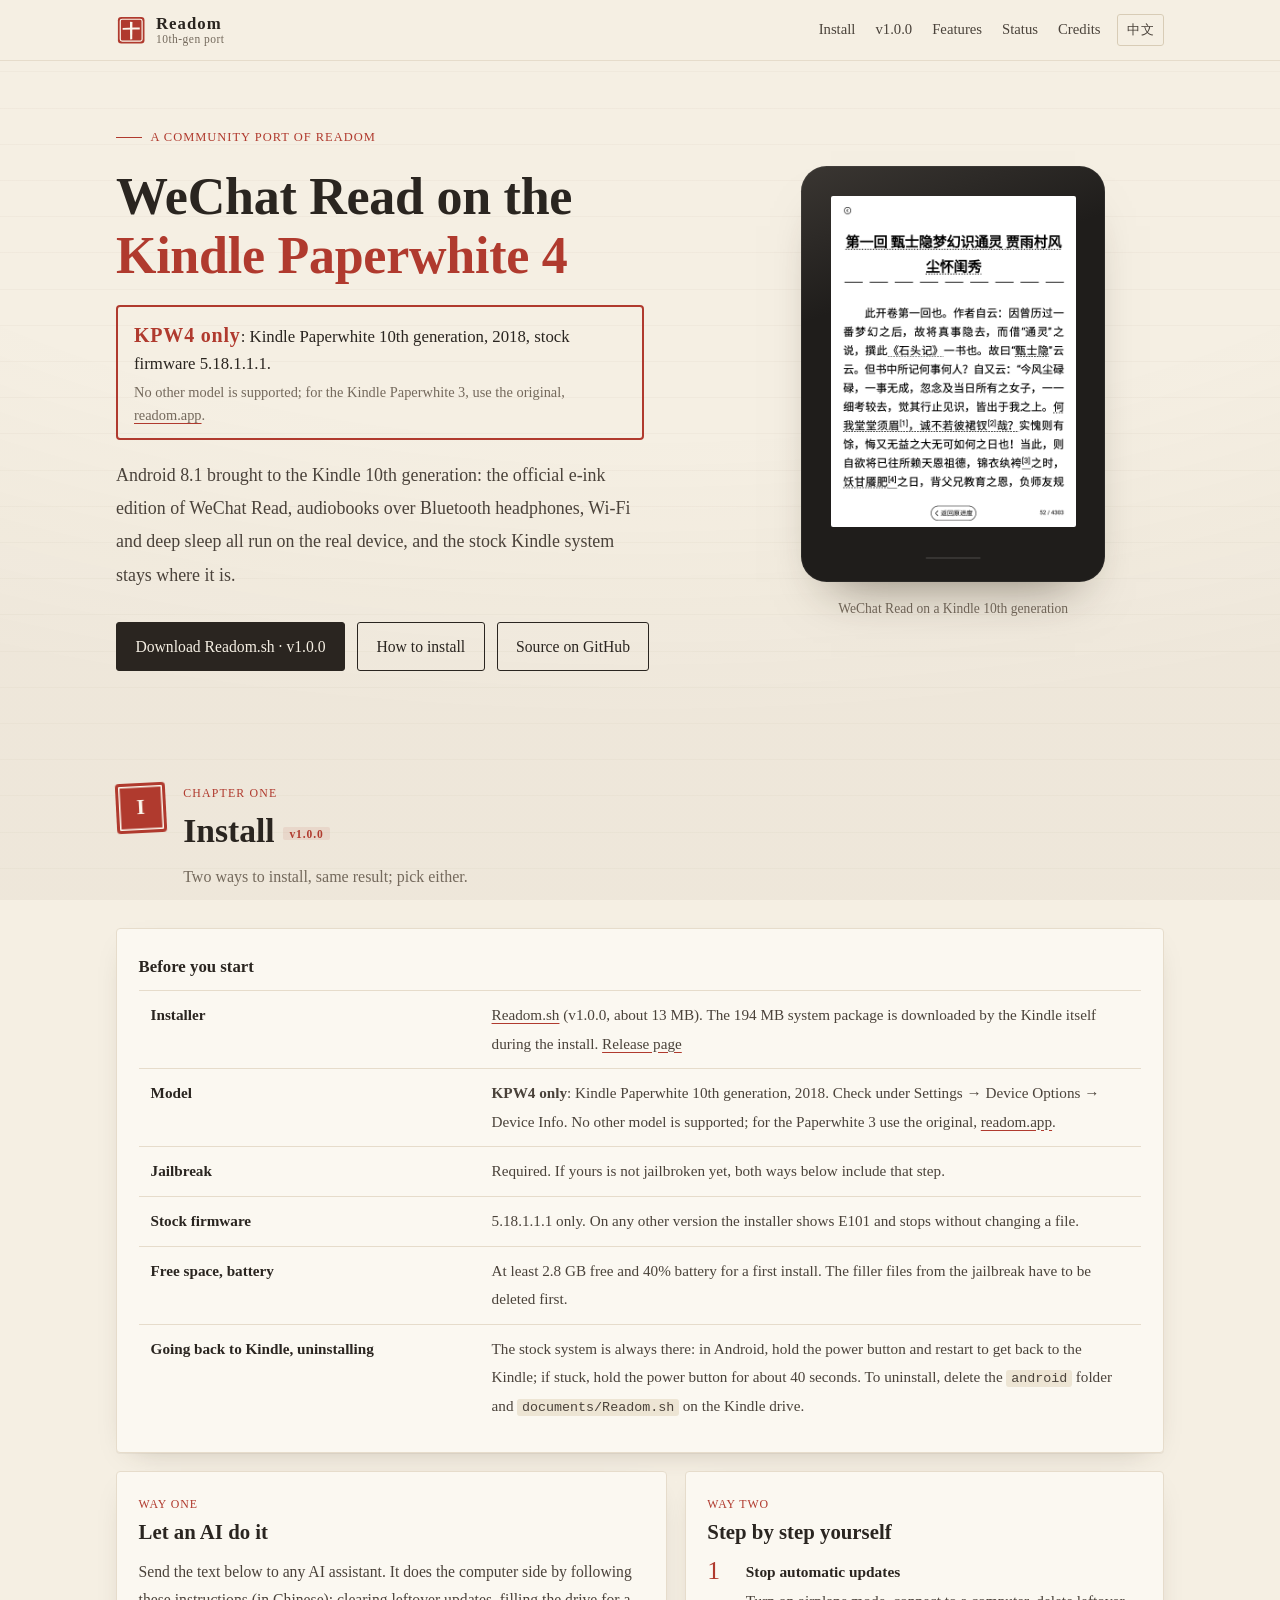
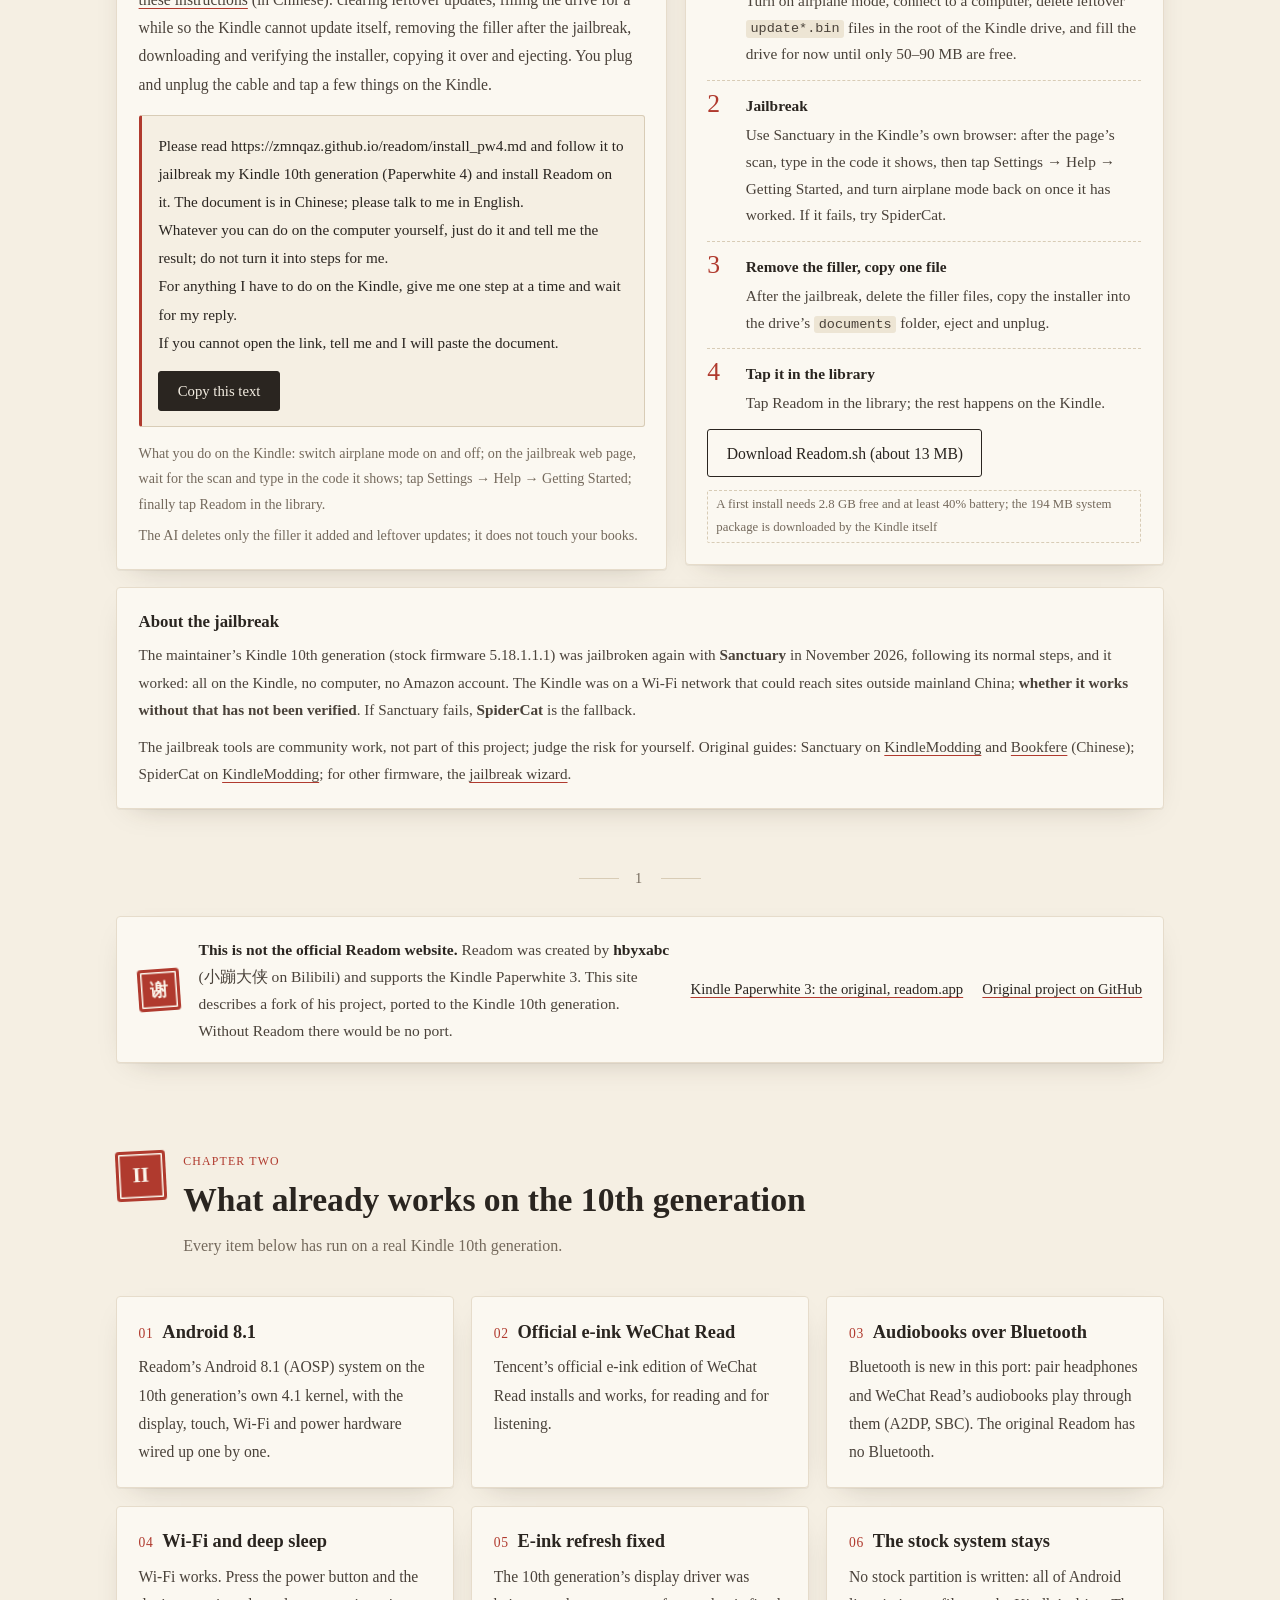
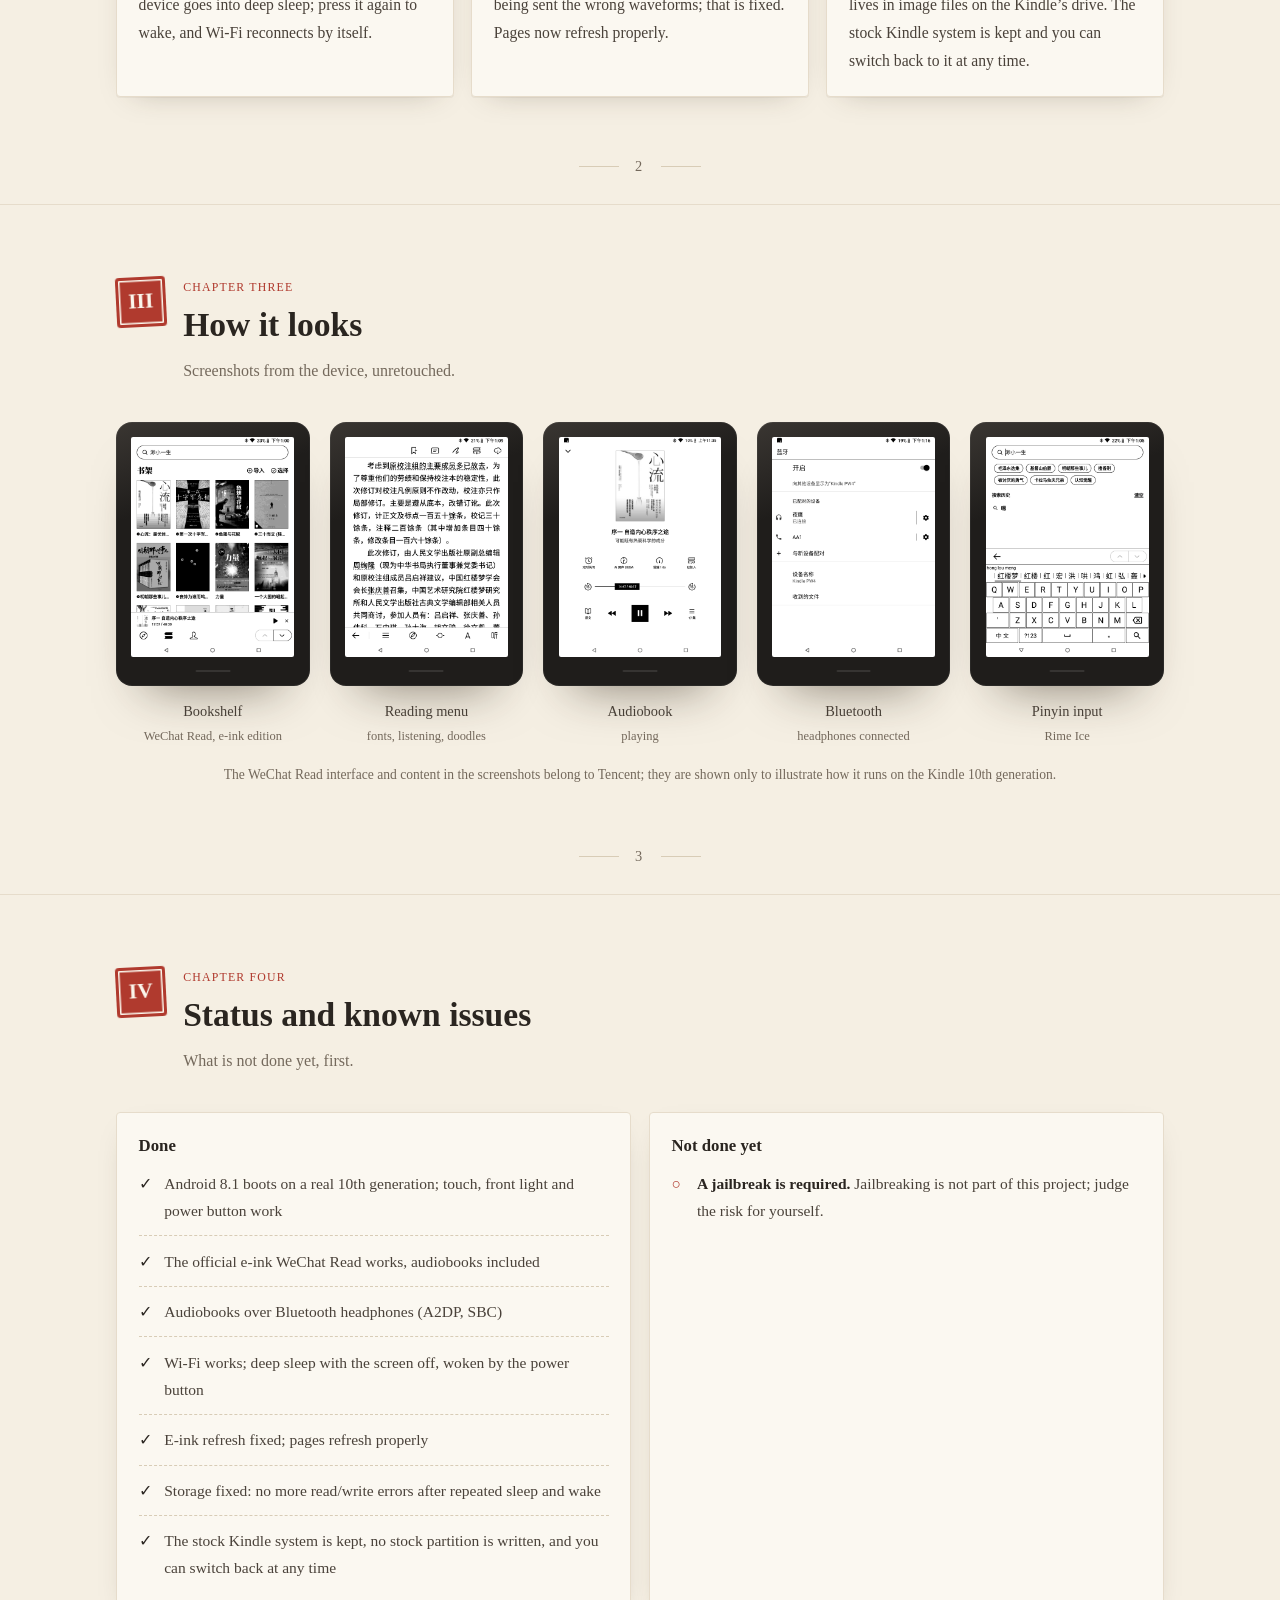
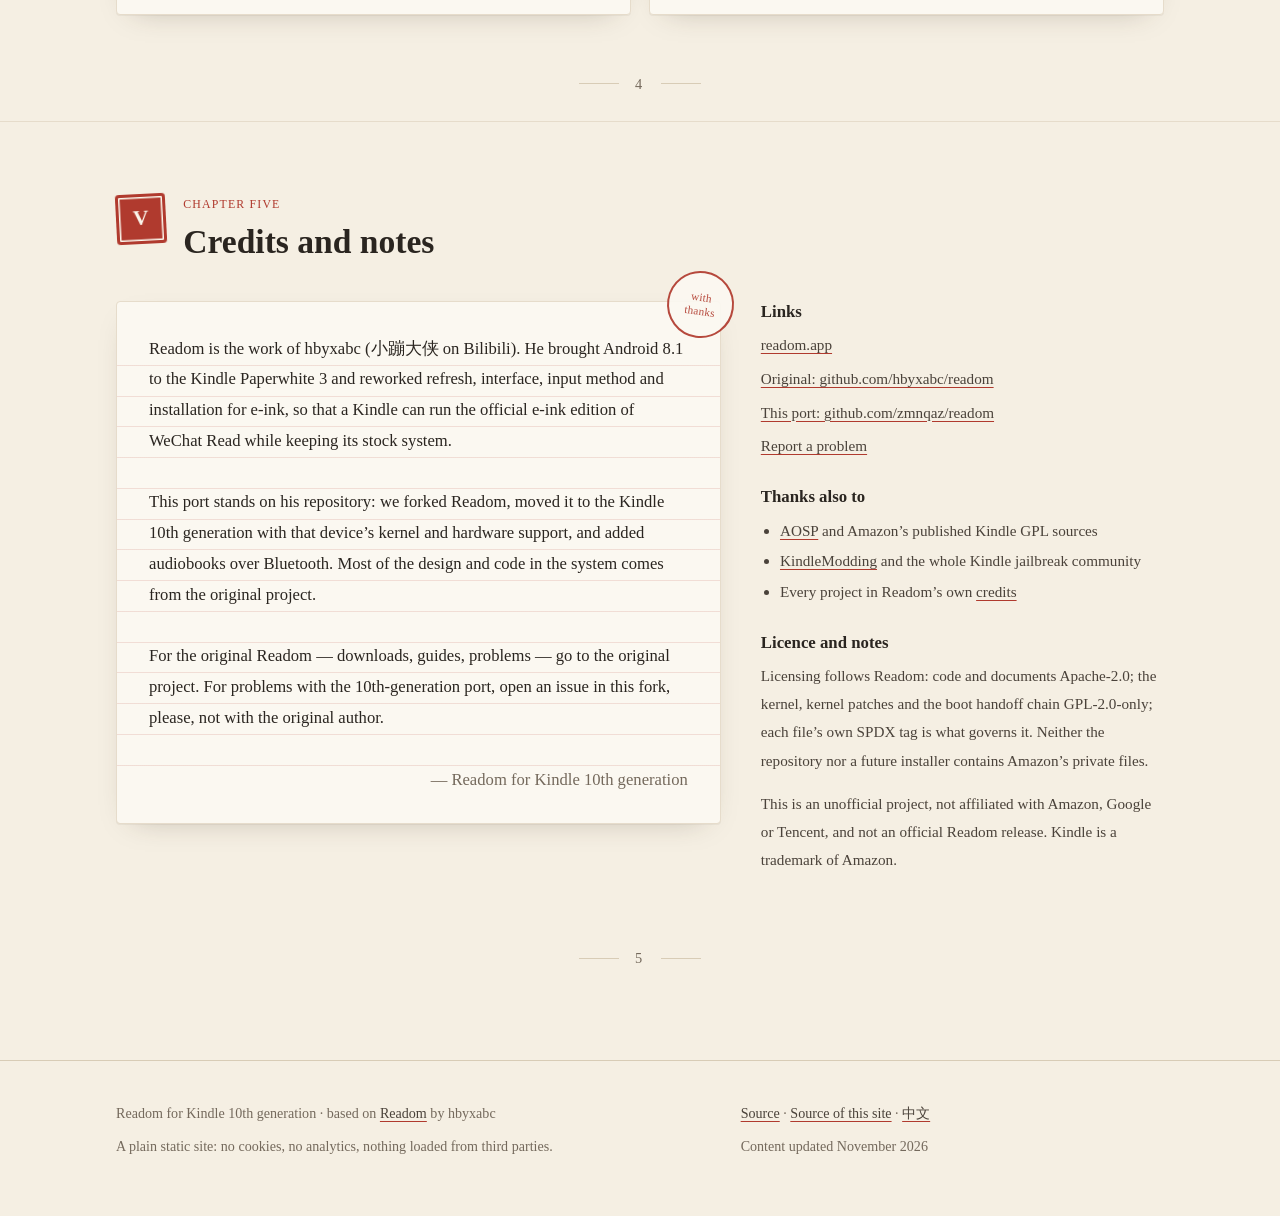
==== site/en/index.html @ 192260f3 "site: download, version and model before anything else The hero's first button downloads Readom.sh v" ====
<!doctype html>
<html lang="en">
<head>
<meta charset="utf-8">
<meta name="viewport" content="width=device-width, initial-scale=1">
<title>Readom for Kindle 10th generation · WeChat Read on a Kindle Paperwhite 4</title>
<meta name="description" content="A community port of Readom to the Kindle 10th generation (Paperwhite 4, 2018): Android 8.1, the official e-ink edition of WeChat Read, audiobooks over Bluetooth headphones, and the stock Kindle system kept. Not the official Readom site.">
<meta name="theme-color" content="#f5efe3" media="(prefers-color-scheme: light)">
<meta name="theme-color" content="#1c1a17" media="(prefers-color-scheme: dark)">
<meta name="color-scheme" content="light dark">
<link rel="canonical" href="https://zmnqaz.github.io/readom/en/">
<link rel="alternate" hreflang="zh-CN" href="https://zmnqaz.github.io/readom/">
<link rel="alternate" hreflang="en" href="https://zmnqaz.github.io/readom/en/">
<link rel="icon" href="../assets/favicon.svg" type="image/svg+xml">
<link rel="apple-touch-icon" href="../assets/touch-icon.png">
<meta property="og:type" content="website">
<meta property="og:locale" content="en_US">
<meta property="og:locale:alternate" content="zh_CN">
<meta property="og:site_name" content="Readom for Kindle 10th generation">
<meta property="og:title" content="Readom for Kindle 10th generation">
<meta property="og:description" content="A community port of Readom: Android 8.1, the official e-ink edition of WeChat Read and audiobooks over Bluetooth on a Kindle Paperwhite 4, with the stock system kept.">
<meta property="og:url" content="https://zmnqaz.github.io/readom/en/">
<meta property="og:image" content="https://zmnqaz.github.io/readom/assets/og.png">
<meta property="og:image:width" content="1200">
<meta property="og:image:height" content="630">
<meta property="og:image:alt" content="Readom for Kindle 10th generation">
<meta name="twitter:card" content="summary_large_image">
<link rel="stylesheet" href="../assets/style.css">
<script src="../assets/site.js" defer></script>
</head>
<body>
<a class="skip" href="#main">Skip to content</a>

<header class="masthead">
  <div class="wrap">
    <a class="mark" href="./" aria-label="Readom for Kindle 10th generation, home">
      <svg class="mark-seal" viewBox="0 0 64 64" aria-hidden="true" focusable="false">
        <rect x="4" y="4" width="56" height="56" rx="7" fill="#b03a2e"/>
        <rect x="9" y="9" width="46" height="46" rx="4" fill="none" stroke="#fbf6ec" stroke-width="2.5"/>
        <path d="M14 27.2 Q32 25.6 50 26.4 L50 30.6 Q32 30 14 31.2 Z" fill="#fbf6ec"/>
        <path d="M29.4 14 L34.6 14.5 L34.2 51 L29.8 51.5 Z" fill="#fbf6ec"/>
      </svg>
      <span class="mark-text">
        <span class="mark-name">Readom</span>
        <span class="mark-sub">10th-gen port</span>
      </span>
    </a>
    <nav class="nav" aria-label="Page">
      <a href="#install">Install</a>
      <a href="https://github.com/zmnqaz/readom/releases/tag/v1.0.0">v1.0.0</a>
      <a href="#features">Features</a>
      <a href="#status">Status</a>
      <a href="#thanks">Credits</a>
      <a class="lang" href="../" hreflang="zh-CN" lang="zh-CN">中文</a>
    </nav>
  </div>
</header>

<main id="main">

<section class="hero" aria-labelledby="hero-title">
  <div class="wrap">
    <div>
      <p class="eyebrow">A community port of Readom</p>
      <h1 id="hero-title">WeChat Read on the <em>Kindle Paperwhite 4</em></h1>
      <p class="support"><b>KPW4 only</b>: Kindle Paperwhite 10th generation, 2018, stock firmware 5.18.1.1.1.<span>No other model is supported; for the Kindle Paperwhite 3, use the original, <a href="https://readom.app">readom.app</a>.</span></p>
      <p class="lede">
        Android 8.1 brought to the Kindle 10th generation: the official e-ink edition of WeChat Read, audiobooks over Bluetooth headphones, Wi‑Fi and deep sleep all run on the real device, and the stock Kindle system stays where it is.
      </p>
      <div class="actions">
        <a class="btn btn-primary" href="https://github.com/zmnqaz/readom/releases/download/v1.0.0/Readom.sh">Download Readom.sh · v1.0.0</a>
        <a class="btn" href="#install">How to install</a>
        <a class="btn" href="https://github.com/zmnqaz/readom">Source on GitHub</a>
      </div>
    </div>
    <figure style="margin:0">
      <div class="device">
        <div class="screen">
          <img src="../assets/shots/reader.png" alt="WeChat Read reading page on a Kindle 10th generation" width="1072" height="1448">
        </div>
      </div>
      <figcaption class="caption">WeChat Read on a Kindle 10th generation</figcaption>
    </figure>
  </div>
</section>

<section class="chapter" id="install" aria-labelledby="install-title">
  <div class="wrap">
    <header class="chapter-head">
      <span class="seal latin" aria-hidden="true">I</span>
      <div>
        <span class="chapter-kicker">Chapter one</span>
        <h2 id="install-title">Install <span class="tag" style="vertical-align:middle">v1.0.0</span></h2>
        <p class="sub">Two ways to install, same result; pick either.</p>
      </div>
    </header>

    <div class="req card">
      <table>
        <caption>Before you start</caption>
        <tbody>
          <tr><th scope="row">Installer</th><td><a href="https://github.com/zmnqaz/readom/releases/download/v1.0.0/Readom.sh">Readom.sh</a> (v1.0.0, about 13 MB). The 194 MB system package is downloaded by the Kindle itself during the install. <a href="https://github.com/zmnqaz/readom/releases/tag/v1.0.0">Release page</a></td></tr>
          <tr><th scope="row">Model</th><td><b>KPW4 only</b>: Kindle Paperwhite 10th generation, 2018. Check under Settings → Device Options → Device Info. No other model is supported; for the Paperwhite 3 use the original, <a href="https://readom.app">readom.app</a>.</td></tr>
          <tr><th scope="row">Jailbreak</th><td>Required. If yours is not jailbroken yet, both ways below include that step.</td></tr>
          <tr><th scope="row">Stock firmware</th><td>5.18.1.1.1 only. On any other version the installer shows E101 and stops without changing a file.</td></tr>
          <tr><th scope="row">Free space, battery</th><td>At least 2.8 GB free and 40% battery for a first install. The filler files from the jailbreak have to be deleted first.</td></tr>
          <tr><th scope="row">Going back to Kindle, uninstalling</th><td>The stock system is always there: in Android, hold the power button and restart to get back to the Kindle; if stuck, hold the power button for about 40 seconds. To uninstall, delete the <code>android</code> folder and <code>documents/Readom.sh</code> on the Kindle drive.</td></tr>
        </tbody>
      </table>
    </div>

    <div class="ways">
      <article class="card way">
        <span class="way-kicker">Way one</span>
        <h3>Let an AI do it</h3>
        <p>Send the text below to any AI assistant. It does the computer side by following <a href="../install_pw4.md">these instructions</a> (in Chinese): clearing leftover updates, filling the drive for a while so the Kindle cannot update itself, removing the filler after the jailbreak, downloading and verifying the installer, copying it over and ejecting. You plug and unplug the cable and tap a few things on the Kindle.</p>
        <div class="prompt">
          <pre id="ai-prompt" tabindex="0" aria-label="Text for the AI">Please read https://zmnqaz.github.io/readom/install_pw4.md and follow it to jailbreak my Kindle 10th generation (Paperwhite 4) and install Readom on it. The document is in Chinese; please talk to me in English.
Whatever you can do on the computer yourself, just do it and tell me the result; do not turn it into steps for me.
For anything I have to do on the Kindle, give me one step at a time and wait for my reply.
If you cannot open the link, tell me and I will paste the document.</pre>
          <div class="prompt-bar">
            <button class="btn btn-primary copy-btn" type="button" data-copy="ai-prompt" data-done="Copied" data-fail="Select and copy it by hand">Copy this text</button>
            <span class="copy-status" role="status" aria-live="polite"></span>
          </div>
        </div>
        <p class="note">What you do on the Kindle: switch airplane mode on and off; on the jailbreak web page, wait for the scan and type in the code it shows; tap Settings → Help → Getting Started; finally tap Readom in the library.</p>
        <p class="note">The AI deletes only the filler it added and leftover updates; it does not touch your books.</p>
      </article>

      <article class="card way">
        <span class="way-kicker">Way two</span>
        <h3>Step by step yourself</h3>
        <ol class="mini-steps">
          <li><b>Stop automatic updates</b>Turn on airplane mode, connect to a computer, delete leftover <code>update*.bin</code> files in the root of the Kindle drive, and fill the drive for now until only 50–90 MB are free.</li>
          <li><b>Jailbreak</b>Use Sanctuary in the Kindle’s own browser: after the page’s scan, type in the code it shows, then tap Settings → Help → Getting Started, and turn airplane mode back on once it has worked. If it fails, try SpiderCat.</li>
          <li><b>Remove the filler, copy one file</b>After the jailbreak, delete the filler files, copy the installer into the drive’s <code>documents</code> folder, eject and unplug.</li>
          <li><b>Tap it in the library</b>Tap Readom in the library; the rest happens on the Kindle.</li>
        </ol>
        <a class="btn" href="https://github.com/zmnqaz/readom/releases/download/v1.0.0/Readom.sh">Download Readom.sh (about 13 MB)</a> <span class="soon">A first install needs 2.8 GB free and at least 40% battery; the 194 MB system package is downloaded by the Kindle itself</span>
      </article>
    </div>

    <div class="card jb-note">
      <h3>About the jailbreak</h3>
      <p>The maintainer’s Kindle 10th generation (stock firmware 5.18.1.1.1) was jailbroken again with <b>Sanctuary</b> in November 2026, following its normal steps, and it worked: all on the Kindle, no computer, no Amazon account. The Kindle was on a Wi‑Fi network that could reach sites outside mainland China; <b>whether it works without that has not been verified</b>. If Sanctuary fails, <b>SpiderCat</b> is the fallback.</p>
      <p>The jailbreak tools are community work, not part of this project; judge the risk for yourself. Original guides: Sanctuary on <a href="https://kindlemodding.org/jailbreaking/Sanctuary/">KindleModding</a> and <a href="https://bookfere.com/post/1190.html">Bookfere</a> (Chinese); SpiderCat on <a href="https://kindlemodding.org/jailbreaking/SpiderCat/">KindleModding</a>; for other firmware, the <a href="https://kindlemodding.org/jailbreak-wizard.html">jailbreak wizard</a>.</p>
    </div>

    <p class="folio" aria-hidden="true">1</p>
  </div>
</section>

<section class="credit-band" aria-label="Credit to the original author">
  <div class="wrap">
    <div class="inner">
      <span class="seal" aria-hidden="true">谢</span>
      <p>
        <strong>This is not the official Readom website.</strong> Readom was created by <strong>hbyxabc</strong> (小蹦大侠 on Bilibili) and supports the Kindle Paperwhite 3. This site describes a fork of his project, ported to the Kindle 10th generation. Without Readom there would be no port.
      </p>
      <div class="links">
        <a href="https://readom.app">Kindle Paperwhite 3: the original, readom.app</a>
        <a href="https://github.com/hbyxabc/readom">Original project on GitHub</a>
      </div>
    </div>
  </div>
</section>

<section class="chapter" id="features" aria-labelledby="features-title">
  <div class="wrap">
    <header class="chapter-head">
      <span class="seal latin" aria-hidden="true">II</span>
      <div>
        <span class="chapter-kicker">Chapter two</span>
        <h2 id="features-title">What already works on the 10th generation</h2>
        <p class="sub">Every item below has run on a real Kindle 10th generation.</p>
      </div>
    </header>

    <div class="cards">
      <article class="card">
        <h3><span class="n">01</span>Android 8.1</h3>
        <p>Readom’s Android 8.1 (AOSP) system on the 10th generation’s own 4.1 kernel, with the display, touch, Wi‑Fi and power hardware wired up one by one.</p>
      </article>
      <article class="card">
        <h3><span class="n">02</span>Official e-ink WeChat Read</h3>
        <p>Tencent’s official e-ink edition of WeChat Read installs and works, for reading and for listening.</p>
      </article>
      <article class="card">
        <h3><span class="n">03</span>Audiobooks over Bluetooth</h3>
        <p>Bluetooth is new in this port: pair headphones and WeChat Read’s audiobooks play through them (A2DP, SBC). The original Readom has no Bluetooth.</p>
      </article>
      <article class="card">
        <h3><span class="n">04</span>Wi‑Fi and deep sleep</h3>
        <p>Wi‑Fi works. Press the power button and the device goes into deep sleep; press it again to wake, and Wi‑Fi reconnects by itself.</p>
      </article>
      <article class="card">
        <h3><span class="n">05</span>E-ink refresh fixed</h3>
        <p>The 10th generation’s display driver was being sent the wrong waveforms; that is fixed. Pages now refresh properly.</p>
      </article>
      <article class="card">
        <h3><span class="n">06</span>The stock system stays</h3>
        <p>No stock partition is written: all of Android lives in image files on the Kindle’s drive. The stock Kindle system is kept and you can switch back to it at any time.</p>
      </article>
    </div>

    <p class="folio" aria-hidden="true">2</p>
  </div>
</section>

<section class="chapter" id="screens" aria-labelledby="screens-title">
  <div class="wrap">
    <header class="chapter-head">
      <span class="seal latin" aria-hidden="true">III</span>
      <div>
        <span class="chapter-kicker">Chapter three</span>
        <h2 id="screens-title">How it looks</h2>
        <p class="sub">Screenshots from the device, unretouched.</p>
      </div>
    </header>

    <div class="gallery">
      <figure>
        <div class="device"><div class="screen">
          <img src="../assets/shots/shelf.png" alt="WeChat Read bookshelf" width="1072" height="1448" loading="lazy">
        </div></div>
        <figcaption>Bookshelf<small>WeChat Read, e-ink edition</small></figcaption>
      </figure>
      <figure>
        <div class="device"><div class="screen">
          <img src="../assets/shots/menu.png" alt="the reading menu" width="1072" height="1448" loading="lazy">
        </div></div>
        <figcaption>Reading menu<small>fonts, listening, doodles</small></figcaption>
      </figure>
      <figure>
        <div class="device"><div class="screen">
          <img src="../assets/shots/listen.png" alt="the WeChat Read audiobook player" width="1072" height="1448" loading="lazy">
        </div></div>
        <figcaption>Audiobook<small>playing</small></figcaption>
      </figure>
      <figure>
        <div class="device"><div class="screen">
          <img src="../assets/shots/bluetooth.png" alt="Bluetooth settings with headphones connected" width="1072" height="1448" loading="lazy">
        </div></div>
        <figcaption>Bluetooth<small>headphones connected</small></figcaption>
      </figure>
      <figure>
        <div class="device"><div class="screen">
          <img src="../assets/shots/keyboard.png" alt="WeChat Read search with the pinyin keyboard" width="1072" height="1448" loading="lazy">
        </div></div>
        <figcaption>Pinyin input<small>Rime Ice</small></figcaption>
      </figure>
    </div>
    <p class="caption">The WeChat Read interface and content in the screenshots belong to Tencent; they are shown only to illustrate how it runs on the Kindle 10th generation.</p>

    <p class="folio" aria-hidden="true">3</p>
  </div>
</section>

<section class="chapter" id="status" aria-labelledby="status-title">
  <div class="wrap">
    <header class="chapter-head">
      <span class="seal latin" aria-hidden="true">IV</span>
      <div>
        <span class="chapter-kicker">Chapter four</span>
        <h2 id="status-title">Status and known issues</h2>
        <p class="sub">What is not done yet, first.</p>
      </div>
    </header>

    <div class="status">
      <article class="card">
        <h3>Done</h3>
        <ul class="list done">
          <li>Android 8.1 boots on a real 10th generation; touch, front light and power button work</li>
          <li>The official e-ink WeChat Read works, audiobooks included</li>
          <li>Audiobooks over Bluetooth headphones (A2DP, SBC)</li>
          <li>Wi‑Fi works; deep sleep with the screen off, woken by the power button</li>
          <li>E-ink refresh fixed; pages refresh properly</li>
          <li>Storage fixed: no more read/write errors after repeated sleep and wake</li>
          <li>The stock Kindle system is kept, no stock partition is written, and you can switch back at any time</li>
        </ul>
      </article>
      <article class="card">
        <h3>Not done yet</h3>
        <ul class="list todo">
          <li><strong>A jailbreak is required.</strong> Jailbreaking is not part of this project; judge the risk for yourself.</li>
        </ul>
      </article>
    </div>

    <p class="folio" aria-hidden="true">4</p>
  </div>
</section>

<section class="chapter" id="thanks" aria-labelledby="thanks-title">
  <div class="wrap">
    <header class="chapter-head">
      <span class="seal latin" aria-hidden="true">V</span>
      <div>
        <span class="chapter-kicker">Chapter five</span>
        <h2 id="thanks-title">Credits and notes</h2>
      </div>
    </header>

    <div class="thanks-grid">
      <div class="letter-wrap">
        <div class="letter">
          <span class="stamp" aria-hidden="true">with<br>thanks</span>
          <p>Readom is the work of hbyxabc (小蹦大侠 on Bilibili). He brought Android 8.1 to the Kindle Paperwhite 3 and reworked refresh, interface, input method and installation for e-ink, so that a Kindle can run the official e-ink edition of WeChat Read while keeping its stock system.</p>
          <p>This port stands on his repository: we forked Readom, moved it to the Kindle 10th generation with that device’s kernel and hardware support, and added audiobooks over Bluetooth. Most of the design and code in the system comes from the original project.</p>
          <p>For the original Readom — downloads, guides, problems — go to the original project. For problems with the 10th-generation port, open an issue in this fork, please, not with the original author.</p>
          <p class="sign">— Readom for Kindle 10th generation</p>
        </div>
      </div>
      <aside class="ack-small" aria-label="Links, credits and licence">
        <h3>Links</h3>
        <div class="links">
          <a href="https://readom.app">readom.app</a>
          <a href="https://github.com/hbyxabc/readom">Original: github.com/hbyxabc/readom</a>
          <a href="https://github.com/zmnqaz/readom">This port: github.com/zmnqaz/readom</a>
          <a href="https://github.com/zmnqaz/readom/issues">Report a problem</a>
        </div>
        <h3>Thanks also to</h3>
        <ul>
          <li><a href="https://source.android.com/">AOSP</a> and Amazon’s published Kindle GPL sources</li>
          <li><a href="https://kindlemodding.org/">KindleModding</a> and the whole Kindle jailbreak community</li>
          <li>Every project in Readom’s own <a href="https://github.com/hbyxabc/readom/blob/main/README.en.md">credits</a></li>
        </ul>
        <h3>Licence and notes</h3>
        <p>Licensing follows Readom: code and documents Apache-2.0; the kernel, kernel patches and the boot handoff chain GPL-2.0-only; each file’s own SPDX tag is what governs it. Neither the repository nor a future installer contains Amazon’s private files.</p>
        <p>This is an unofficial project, not affiliated with Amazon, Google or Tencent, and not an official Readom release. Kindle is a trademark of Amazon.</p>
      </aside>
    </div>

    <p class="folio" aria-hidden="true">5</p>
  </div>
</section>

</main>

<footer class="colophon">
  <div class="wrap">
    <div>
      <p>Readom for Kindle 10th generation · based on <a href="https://readom.app">Readom</a> by hbyxabc</p>
      <p>A plain static site: no cookies, no analytics, nothing loaded from third parties.</p>
    </div>
    <div>
      <p><a href="https://github.com/zmnqaz/readom">Source</a> · <a href="https://github.com/zmnqaz/readom/tree/kpw4/site">Source of this site</a> · <a href="../" hreflang="zh-CN" lang="zh-CN">中文</a></p>
      <p>Content updated November 2026</p>
    </div>
  </div>
</footer>
</body>
</html>
---- site/assets/style.css ----
/* Readom 第十代移植版 · 站点样式
   纸张风：米白信纸底、衬线中文、红色印章做章节号、分章 + 页码 + 卡片 + 数字对比。
   只用系统字体，不加载任何外部资源。 */

:root {
  --paper: #f5efe3;
  --paper-deep: #ede5d4;
  --card: #fbf8f1;
  --ink: #2a2520;
  --ink-soft: #4a423a;
  --muted: #74695c;
  --rule: #d8ccb6;
  --rule-soft: #e6dccb;
  --seal: #b03a2e;
  --seal-ink: #fbf6ec;
  --seal-soft: rgba(176, 58, 46, .09);
  --bezel: #1f1d1b;
  --bezel-edge: #3a3632;
  --screen: #ecebe6;
  --focus: #1f5fa8;
  --shadow: 0 1px 0 rgba(60, 45, 25, .05), 0 10px 30px -18px rgba(60, 45, 25, .35);

  --serif: "Songti SC", "STSong", "Noto Serif CJK SC", "Source Han Serif SC", "Source Han Serif CN",
           "Noto Serif SC", "SimSun", "Iowan Old Style", "Palatino Linotype", Georgia, serif;
  /* 西文字体排在中文字体前面：否则 ’ “ 这类标点会用中文字体的全角字形 */
  --latin: "Iowan Old Style", "Palatino Linotype", Palatino, "Book Antiqua", Georgia, "Noto Serif",
           "Source Serif Pro", "Liberation Serif", "Times New Roman", "Songti SC", "STSong", "Noto Serif CJK SC",
           "Source Han Serif SC", "SimSun", serif;
  --mono: ui-monospace, "SF Mono", Menlo, Consolas, "Liberation Mono", monospace;

  --measure: 42rem;
  --wide: 68rem;
  color-scheme: light dark;
}

@media (prefers-color-scheme: dark) {
  :root {
    --paper: #1c1a17;
    --paper-deep: #23201c;
    --card: #25221e;
    --ink: #e9e2d4;
    --ink-soft: #d2c9b8;
    --muted: #a69a88;
    --rule: #463f36;
    --rule-soft: #39332c;
    --seal: #cf5a4b;
    --seal-ink: #1c1a17;
    --seal-soft: rgba(207, 90, 75, .12);
    --bezel: #0f0e0d;
    --bezel-edge: #34302b;
    --screen: #cfccc4;
    --focus: #8ab4f0;
    --shadow: 0 10px 30px -18px rgba(0, 0, 0, .7);
  }
}

*, *::before, *::after { box-sizing: border-box; }

html {
  -webkit-text-size-adjust: 100%;
  text-size-adjust: 100%;
  scroll-behavior: smooth;
  scroll-padding-top: 4.5rem;
}

@media (prefers-reduced-motion: reduce) {
  html { scroll-behavior: auto; }
}

body {
  margin: 0;
  background: var(--paper);
  color: var(--ink);
  font-family: var(--serif);
  font-size: 1.0625rem;
  line-height: 1.85;
  letter-spacing: .02em;
  font-feature-settings: "palt" 0;
  -webkit-font-smoothing: antialiased;
}

/* 信纸横线：只在很淡的一层，不抢正文 */
body::before {
  content: "";
  position: fixed;
  inset: 0;
  z-index: -1;
  pointer-events: none;
  background:
    radial-gradient(120% 80% at 50% 0%, transparent 60%, rgba(120, 95, 60, .05) 100%),
    repeating-linear-gradient(to bottom, transparent 0 2.2rem, rgba(140, 115, 80, .045) 2.2rem calc(2.2rem + 1px));
}

@media (prefers-color-scheme: dark) {
  body::before {
    background: repeating-linear-gradient(to bottom, transparent 0 2.2rem, rgba(255, 240, 210, .025) 2.2rem calc(2.2rem + 1px));
  }
}

html[lang="en"] body { letter-spacing: 0; font-family: var(--latin); }

a { color: inherit; text-decoration-color: var(--seal); text-decoration-thickness: 1px; text-underline-offset: .22em; }
a:hover { color: var(--seal); }
:focus-visible { outline: 2px solid var(--focus); outline-offset: 3px; border-radius: 2px; }

p { margin: 0 0 1em; }
h1, h2, h3 { font-weight: 700; line-height: 1.35; letter-spacing: .04em; margin: 0; }
html[lang="en"] h1, html[lang="en"] h2, html[lang="en"] h3 { letter-spacing: 0; }
code { font-family: var(--mono); font-size: .88em; background: var(--paper-deep); padding: .08em .35em; border-radius: 3px; letter-spacing: 0; }
small, .small { font-size: .875rem; }

.skip {
  position: absolute; left: 1rem; top: -3rem; z-index: 100;
  background: var(--ink); color: var(--paper); padding: .5rem .9rem; border-radius: 3px; text-decoration: none;
}
.skip:focus { top: 1rem; }

.visually-hidden {
  position: absolute !important; width: 1px; height: 1px; overflow: hidden;
  clip: rect(0 0 0 0); clip-path: inset(50%); white-space: nowrap;
}

.wrap { width: 100%; max-width: var(--wide); margin: 0 auto; padding: 0 1.25rem; }
.measure { max-width: var(--measure); }

/* ———————————————— 页眉 ———————————————— */

.masthead {
  position: sticky; top: 0; z-index: 20;
  background: color-mix(in srgb, var(--paper) 92%, transparent);
  -webkit-backdrop-filter: saturate(1.1) blur(6px);
  backdrop-filter: saturate(1.1) blur(6px);
  border-bottom: 1px solid var(--rule-soft);
}
@supports not (background: color-mix(in srgb, red 50%, blue)) {
  .masthead { background: var(--paper); }
}
.masthead .wrap { display: flex; align-items: center; justify-content: space-between; gap: 1rem; min-height: 3.75rem; }

.mark { display: inline-flex; align-items: center; gap: .6rem; text-decoration: none; color: var(--ink); }
.mark:hover { color: var(--ink); }
.mark-seal { width: 1.9rem; height: 1.9rem; flex: none; }
.mark-text { display: flex; flex-direction: column; line-height: 1.15; }
.mark-name { font-family: var(--latin); font-size: 1.05rem; font-weight: 700; letter-spacing: .06em; }
.mark-sub { font-size: .72rem; color: var(--muted); letter-spacing: .12em; }
html[lang="en"] .mark-sub { letter-spacing: .04em; }

.nav { display: flex; align-items: center; gap: .15rem; font-size: .92rem; }
.nav a { text-decoration: none; padding: .35rem .55rem; border-radius: 3px; color: var(--ink-soft); }
.nav a:hover { color: var(--seal); }
.nav .lang {
  margin-left: .35rem; border: 1px solid var(--rule); font-family: var(--latin);
  font-size: .82rem; letter-spacing: .04em; padding: .2rem .55rem;
}
@media (max-width: 760px) {
  .nav a:not(.lang) { display: none; }
}

/* ———————————————— 首屏 ———————————————— */

.hero { padding: 3.5rem 0 2.5rem; }
.hero .wrap { display: grid; grid-template-columns: minmax(0, 1.15fr) minmax(0, .85fr); gap: 3.5rem; align-items: center; }
@media (max-width: 860px) {
  .hero { padding-top: 2.25rem; }
  .hero .wrap { grid-template-columns: 1fr; gap: 2.5rem; }
  .hero .device { max-width: 15rem; }
}
@media (max-width: 560px) {
  .letter { padding: 1.6rem 1.25rem 1.4rem; }
  .letter .stamp { right: -.4rem; }
}

.eyebrow {
  display: inline-flex; align-items: center; gap: .55rem;
  font-size: .85rem; color: var(--seal); letter-spacing: .2em; margin-bottom: 1.1rem;
}
html[lang="en"] .eyebrow { letter-spacing: .08em; text-transform: uppercase; font-size: .78rem; }
.eyebrow::before { content: ""; width: 1.6rem; height: 1px; background: currentColor; }

.hero h1 { font-size: clamp(2rem, 1.2rem + 3.6vw, 3.25rem); letter-spacing: .06em; line-height: 1.3; }
html[lang="en"] .hero h1 { letter-spacing: -.005em; line-height: 1.15; }
.hero h1 em { font-style: normal; color: var(--seal); }
.hero .support { margin-top: 1.2rem; padding: .7rem 1rem; max-width: 33rem; border: 2px solid var(--seal); border-radius: 4px; font-size: 1.05rem; line-height: 1.6; }
.hero .support b { color: var(--seal); font-size: 1.25rem; letter-spacing: .04em; }
.hero .support span { display: block; margin-top: .2rem; font-size: .9rem; color: var(--muted); }
.hero .lede { margin-top: 1.2rem; font-size: 1.12rem; color: var(--ink-soft); max-width: 33rem; }
.hero .lede small { display: block; margin-top: .4rem; color: var(--muted); font-size: .9rem; }

.actions { display: flex; flex-wrap: wrap; gap: .75rem; margin-top: 1.9rem; }
.btn {
  display: inline-flex; align-items: center; gap: .5rem; min-height: 2.75rem;
  padding: .55rem 1.15rem; border-radius: 3px; text-decoration: none; font-size: .98rem;
  border: 1px solid var(--ink); color: var(--ink); background: transparent;
}
.btn:hover { color: var(--seal); border-color: var(--seal); }
.btn-primary { background: var(--ink); color: var(--paper); }
.btn-primary:hover { background: var(--seal); border-color: var(--seal); color: var(--seal-ink); }
.btn[aria-disabled="true"] { border-style: dashed; color: var(--muted); border-color: var(--rule); cursor: default; }
.btn[aria-disabled="true"]:hover { color: var(--muted); border-color: var(--rule); }
.tag {
  font-size: .72rem; letter-spacing: .08em; padding: .05rem .4rem; border-radius: 2px;
  background: var(--seal-soft); color: var(--seal);
}

/* 非官方声明 + 致谢小条 */
.notice {
  margin-top: 2rem; padding: .95rem 1.1rem .95rem 1.2rem; max-width: 34rem;
  border-left: 3px solid var(--seal); background: var(--card); box-shadow: var(--shadow);
  font-size: .95rem; line-height: 1.75; color: var(--ink-soft);
}
.notice p { margin: 0; }
.notice strong { color: var(--ink); }

/* ———————————————— 设备外框与截图占位 ———————————————— */

.device {
  position: relative; width: 100%; max-width: 19rem; margin: 0 auto;
  padding: 7% 7% 13%; border-radius: 1.6rem;
  background: linear-gradient(160deg, var(--bezel-edge), var(--bezel) 30%);
  box-shadow: 0 30px 50px -30px rgba(40, 30, 15, .55), inset 0 0 0 1px rgba(255, 255, 255, .05);
}
.device::after {
  /* 下边框上的字标位置：只是一道浅线，不放任何商标 */
  content: ""; position: absolute; left: 50%; bottom: 5.5%; width: 18%; height: 2px;
  transform: translateX(-50%); background: rgba(255, 255, 255, .1); border-radius: 2px;
}
.device .screen { aspect-ratio: 1072 / 1448; background: var(--screen); overflow: hidden; border-radius: 2px; }
.device .screen img { display: block; width: 100%; height: 100%; object-fit: cover; }

.shot-slot {
  height: 100%; display: flex; flex-direction: column; align-items: center; justify-content: center; gap: .6rem;
  padding: 1rem; text-align: center; color: #5b554d;
  background:
    repeating-linear-gradient(135deg, transparent 0 10px, rgba(0, 0, 0, .035) 10px 11px),
    var(--screen);
  outline: 1.5px dashed rgba(0, 0, 0, .22); outline-offset: -10px;
  font-family: var(--serif);
}
.shot-slot b { font-size: 1.05rem; color: #2f2b26; letter-spacing: .1em; }
.shot-slot span { font-size: .75rem; line-height: 1.5; letter-spacing: .02em; }
.shot-slot .slot-id { font-family: var(--mono); font-size: .7rem; color: #7d766c; }

.caption { text-align: center; color: var(--muted); font-size: .85rem; margin-top: .9rem; }

/* ———————————————— 章节 ———————————————— */

.chapter { padding: 4.5rem 0 1.5rem; }
.chapter + .chapter { border-top: 1px solid var(--rule-soft); }

.chapter-head { display: flex; align-items: flex-start; gap: 1.1rem; margin-bottom: 2.25rem; }
.seal {
  flex: none; display: inline-grid; place-items: center;
  width: 3.1rem; height: 3.1rem; border-radius: 4px;
  background: var(--seal); color: var(--seal-ink);
  font-size: 1.55rem; font-weight: 700; line-height: 1;
  box-shadow: inset 0 0 0 3px var(--seal), inset 0 0 0 4.5px var(--seal-ink);
  transform: rotate(-3deg);
}
.seal.latin { font-family: var(--latin); font-size: 1.35rem; }
.chapter-kicker { display: block; font-size: .8rem; letter-spacing: .3em; color: var(--seal); margin-bottom: .2rem; }
html[lang="en"] .chapter-kicker { letter-spacing: .1em; text-transform: uppercase; font-size: .74rem; }
.chapter-head h2 { font-size: clamp(1.5rem, 1.1rem + 1.6vw, 2.1rem); }
.chapter-head .sub { margin: .55rem 0 0; color: var(--muted); font-size: 1rem; max-width: 38rem; }

/* 页码：每章结尾一枚，像书页底 */
.folio {
  display: flex; align-items: center; justify-content: center; gap: 1rem;
  margin: 3.5rem auto 0; color: var(--muted); font-family: var(--latin); font-size: .9rem; letter-spacing: .2em;
}
.folio::before, .folio::after { content: ""; width: 2.5rem; height: 1px; background: var(--rule); }

/* ———————————————— 卡片 ———————————————— */

.cards { display: grid; grid-template-columns: repeat(3, minmax(0, 1fr)); gap: 1.1rem; }
@media (max-width: 900px) { .cards { grid-template-columns: repeat(2, minmax(0, 1fr)); } }
@media (max-width: 560px) { .cards { grid-template-columns: 1fr; } }

.card {
  position: relative; background: var(--card); border: 1px solid var(--rule-soft); border-radius: 4px;
  padding: 1.4rem 1.35rem 1.3rem; box-shadow: var(--shadow);
}
.card h3 { font-size: 1.15rem; margin-bottom: .55rem; display: flex; align-items: baseline; gap: .55rem; }
.card h3 .n { font-family: var(--latin); font-size: .85rem; color: var(--seal); font-weight: 400; letter-spacing: .05em; }
.card p { margin: 0; color: var(--ink-soft); font-size: .98rem; line-height: 1.8; }
.card p + p { margin-top: .5rem; }
.card .note { font-size: .85rem; color: var(--muted); }

/* ———————————————— 数字 ———————————————— */

.figures { display: grid; grid-template-columns: repeat(3, minmax(0, 1fr)); gap: 1.1rem; }
@media (max-width: 860px) { .figures { grid-template-columns: 1fr; } }

.figure {
  background: var(--card); border: 1px solid var(--rule-soft); border-radius: 4px;
  padding: 1.5rem 1.35rem 1.35rem; box-shadow: var(--shadow); display: flex; flex-direction: column;
}
.figure .label { font-size: .88rem; color: var(--muted); letter-spacing: .1em; }
html[lang="en"] .figure .label { letter-spacing: .02em; }
.figure .value {
  font-family: var(--latin); font-size: clamp(2.6rem, 2rem + 2.4vw, 3.4rem); line-height: 1.1;
  margin: .55rem 0 .2rem; color: var(--ink); font-variant-numeric: lining-nums; letter-spacing: -.01em;
}
.figure .value .unit { font-size: .42em; margin-left: .15em; color: var(--ink-soft); font-family: var(--serif); letter-spacing: .05em; }
.figure .value .approx { font-size: .5em; color: var(--muted); margin-right: .08em; vertical-align: .35em; }
.figure .what { color: var(--ink-soft); font-size: .96rem; line-height: 1.75; margin: .5rem 0 0; }
.figure .src { margin-top: auto; padding-top: .9rem; font-size: .8rem; color: var(--muted); border-top: 1px dashed var(--rule); }
.figure .src + .src { border-top: 0; padding-top: .2rem; }
.figure .pair { display: flex; align-items: baseline; gap: .9rem; flex-wrap: wrap; }
.figure .pair .value { margin-bottom: 0; }
.figure .pair small { color: var(--muted); font-size: .82rem; }

/* 前后对比 */
.compare {
  margin-top: 1.1rem; display: grid; grid-template-columns: minmax(0, 1fr) auto minmax(0, 1fr); gap: 1rem; align-items: stretch;
  background: var(--card); border: 1px solid var(--rule-soft); border-radius: 4px; padding: 1.5rem 1.35rem; box-shadow: var(--shadow);
}
.compare .side .label { font-size: .85rem; color: var(--muted); letter-spacing: .1em; }
.compare .side .value { font-family: var(--latin); font-size: clamp(2.2rem, 1.8rem + 2vw, 3rem); line-height: 1.15; margin: .35rem 0 .3rem; }
.compare .before .value { color: var(--muted); text-decoration: line-through; text-decoration-color: var(--seal); text-decoration-thickness: 2px; }
.compare .after .value { color: var(--seal); }
.compare .side p { margin: 0; font-size: .93rem; color: var(--ink-soft); line-height: 1.75; }
.compare .arrow { align-self: center; font-size: 1.6rem; color: var(--rule); font-family: var(--latin); }
.compare .foot { grid-column: 1 / -1; font-size: .8rem; color: var(--muted); border-top: 1px dashed var(--rule); padding-top: .8rem; margin: 0; }
.compare h3 { grid-column: 1 / -1; font-size: 1.1rem; }
@media (max-width: 640px) {
  .compare { grid-template-columns: 1fr; }
  .compare .arrow { transform: rotate(90deg); justify-self: start; margin-left: .4rem; }
}

/* ———————————————— 截图画廊 ———————————————— */

.gallery { display: grid; grid-template-columns: repeat(5, minmax(0, 1fr)); gap: 1.25rem; }
.gallery figure { margin: 0; }
.gallery .device { max-width: none; padding: 8% 8% 15%; border-radius: 1rem; }
.gallery figcaption { margin-top: .75rem; text-align: center; font-size: .9rem; color: var(--ink-soft); }
.gallery figcaption small { display: block; color: var(--muted); font-size: .78rem; }
@media (max-width: 1000px) {
  .gallery {
    grid-template-columns: none; grid-auto-flow: column; grid-auto-columns: minmax(11rem, 42%);
    overflow-x: auto; scroll-snap-type: x mandatory; padding-bottom: 1rem;
    margin-right: -1.25rem; padding-right: 1.25rem;
  }
  .gallery figure { scroll-snap-align: start; }
}
.gallery .shot-slot b { font-size: .9rem; }
.gallery .shot-slot span { font-size: .66rem; }

/* ———————————————— 现状清单 ———————————————— */

.status { display: grid; grid-template-columns: minmax(0, 1fr) minmax(0, 1fr); gap: 1.1rem; }
@media (max-width: 820px) { .status { grid-template-columns: 1fr; } }
.status .card h3 { font-size: 1.05rem; }
.list { list-style: none; margin: 0; padding: 0; }
.list li { position: relative; padding: .7rem 0 .7rem 1.6rem; border-top: 1px dashed var(--rule); color: var(--ink-soft); font-size: .97rem; line-height: 1.75; }
.list li:first-child { border-top: 0; padding-top: .2rem; }
.list li::before { position: absolute; left: 0; top: .7rem; font-family: var(--latin); }
.list li:first-child::before { top: .2rem; }
.list.done li::before { content: "✓"; color: var(--ink); }
.list.todo li::before { content: "○"; color: var(--seal); }
.list li strong { color: var(--ink); font-weight: 700; }

/* ———————————————— 安装步骤 ———————————————— */

.steps { counter-reset: step; display: grid; grid-template-columns: repeat(3, minmax(0, 1fr)); gap: 1.1rem; list-style: none; padding: 0; margin: 0; }
@media (max-width: 820px) { .steps { grid-template-columns: 1fr; } }
.steps li { counter-increment: step; }
.steps .card { height: 100%; padding-top: 1.2rem; }
.steps .card::before {
  content: counter(step); display: block; font-family: var(--latin); font-size: 2.4rem; line-height: 1; color: var(--seal); margin-bottom: .6rem;
}
.soon {
  display: inline-block; margin-top: .8rem; font-size: .8rem; color: var(--muted);
  border: 1px dashed var(--rule); padding: .1rem .5rem; border-radius: 2px;
}
.req { margin-top: 1.5rem; }
.req + .ways { margin-top: 1.1rem; }
.req table { width: 100%; border-collapse: collapse; font-size: .95rem; }
.req th, .req td { text-align: left; padding: .65rem .75rem; border-top: 1px solid var(--rule-soft); vertical-align: top; }
.req th { width: 34%; font-weight: 700; color: var(--ink); }
.req td { color: var(--ink-soft); }
.req caption { text-align: left; font-weight: 700; padding-bottom: .5rem; font-size: 1.05rem; }
@media (max-width: 560px) {
  .req th, .req td { display: block; width: 100%; padding: .2rem 0; border: 0; }
  .req tr { display: block; padding: .6rem 0; border-top: 1px solid var(--rule-soft); }
}

/* ———————————————— 致谢信笺 ———————————————— */

.letter {
  position: relative; background-color: var(--card); border: 1px solid var(--rule-soft); border-radius: 4px;
  padding: 2rem 2rem 1.75rem; box-shadow: var(--shadow);
  font-size: 1.04rem; line-height: 1.85;
  /* 信笺横格：每行一条淡红线，和正文行高对齐 */
  background-image: repeating-linear-gradient(to bottom, transparent 0 calc(1.85em - 1px), rgba(176, 58, 46, .14) calc(1.85em - 1px) 1.85em);
  background-origin: content-box;
  background-clip: padding-box;
  background-position: 0 .1em;
  background-repeat: repeat-x;
  background-size: 100% calc(100% - .1em);
}
.thanks-grid { display: grid; grid-template-columns: minmax(0, 1.5fr) minmax(0, 1fr); gap: 2.5rem; align-items: start; }
@media (max-width: 860px) { .thanks-grid { grid-template-columns: 1fr; gap: 1.5rem; } }
.letter-wrap { position: relative; }
.letter p { margin: 0 0 1.85em; }
.letter p:last-of-type { margin-bottom: 0; }
.letter .sign { text-align: right; color: var(--muted); margin-top: 1.85em; }
.letter .stamp {
  position: absolute; right: -.9rem; top: -1.9rem; width: 4.2rem; height: 4.2rem; transform: rotate(8deg);
  border: 2px solid var(--seal); color: var(--seal); border-radius: 50%;
  display: grid; place-items: center; text-align: center; font-size: .78rem; line-height: 1.2; letter-spacing: .1em;
  background: var(--card); opacity: .92;
}
html[lang="en"] .letter .stamp { letter-spacing: .02em; font-size: .7rem; }
.links { display: flex; flex-wrap: wrap; gap: .6rem 1.2rem; margin-top: 1.4rem; font-size: .95rem; }
.links a { white-space: nowrap; }

.ack-small { color: var(--ink-soft); font-size: .95rem; }
.ack-small h3 { font-size: 1.05rem; margin: 0 0 .5rem; color: var(--ink); }
.ack-small h3 + ul { margin-bottom: 1.6rem; }
.ack-small .links { flex-direction: column; gap: .35rem; margin: 0 0 1.6rem; }
.ack-small .links a { white-space: normal; }
.ack-small ul { margin: .2rem 0 0; padding-left: 1.2rem; }
.ack-small li { margin: .15rem 0; }

/* 首页靠上的致谢条 */
.credit-band { padding: 0 0 1rem; }
.credit-band .inner {
  display: grid; grid-template-columns: auto minmax(0, 1fr) auto; align-items: center; gap: 1.2rem;
  background: var(--card); border: 1px solid var(--rule-soft); border-radius: 4px; padding: 1.15rem 1.3rem; box-shadow: var(--shadow);
}
.credit-band .seal { width: 2.6rem; height: 2.6rem; font-size: 1.15rem; transform: rotate(-4deg); }
.credit-band p { margin: 0; font-size: .97rem; color: var(--ink-soft); line-height: 1.75; }
.credit-band p strong { color: var(--ink); }
.credit-band .links { margin: 0; font-size: .92rem; }
@media (max-width: 760px) {
  .credit-band .inner { grid-template-columns: 1fr; gap: .8rem; }
}

/* ———————————————— 页脚 ———————————————— */

.colophon { margin-top: 4rem; padding: 2.5rem 0 3rem; border-top: 1px solid var(--rule); color: var(--muted); font-size: .88rem; line-height: 1.8; }
.colophon .wrap { display: grid; grid-template-columns: minmax(0, 1.4fr) minmax(0, 1fr); gap: 2rem; }
@media (max-width: 760px) { .colophon .wrap { grid-template-columns: 1fr; gap: 1rem; } }
.colophon p { margin: 0 0 .5rem; }
.colophon a { color: var(--ink-soft); }

/* ———————————————— 404 ———————————————— */

.lost { min-height: 70vh; display: grid; place-items: center; text-align: center; padding: 3rem 1.25rem; }
.lost .seal { width: 4rem; height: 4rem; font-size: 1.4rem; margin-bottom: 1.5rem; }
.lost h1 { font-size: 1.8rem; margin-bottom: .8rem; }
.lost p { color: var(--muted); }

/* ———————————————— 打印 ———————————————— */

@media print {
  .masthead, .skip, .actions, .gallery { display: none; }
  body::before { display: none; }
  .card, .figure, .compare, .letter, .credit-band .inner { box-shadow: none; }
  .chapter { break-inside: avoid-page; }
}

/* ———————————————— 两种装法 ———————————————— */

.ways { display: grid; grid-template-columns: minmax(0, 1.15fr) minmax(0, 1fr); gap: 1.1rem; align-items: start; }
@media (max-width: 860px) { .ways { grid-template-columns: 1fr; } }
.way-kicker { display: block; font-size: .8rem; letter-spacing: .25em; color: var(--seal); margin-bottom: .15rem; }
html[lang="en"] .way-kicker { letter-spacing: .08em; text-transform: uppercase; font-size: .74rem; }
.way h3 { font-size: 1.3rem; margin-bottom: .7rem; }
.way > p { margin: 0 0 1rem; color: var(--ink-soft); font-size: .98rem; line-height: 1.8; }
.way .note { font-size: .88rem; color: var(--muted); margin: .9rem 0 0; }
.way .note + .note { margin-top: .35rem; }

.prompt {
  border: 1px solid var(--rule); border-left: 3px solid var(--seal); border-radius: 3px;
  background: var(--paper); padding: 1rem 1.05rem .9rem;
}
.prompt pre {
  margin: 0; white-space: pre-wrap; word-break: break-word; overflow-wrap: anywhere;
  font-family: var(--serif); font-size: .95rem; line-height: 1.85; color: var(--ink); letter-spacing: .02em;
}
html[lang="en"] .prompt pre { font-family: var(--latin); letter-spacing: 0; }
.prompt-bar { display: flex; align-items: center; gap: .9rem; margin-top: .9rem; flex-wrap: wrap; }
.prompt-bar .btn { min-height: 2.5rem; font-size: .92rem; font-family: inherit; cursor: pointer; }
.copy-status { font-size: .88rem; color: var(--muted); }
.copy-status.ok { color: var(--seal); }

.mini-steps { counter-reset: mini; list-style: none; margin: 0; padding: 0; }
.mini-steps li {
  counter-increment: mini; position: relative; padding: .75rem 0 .75rem 2.4rem;
  border-top: 1px dashed var(--rule); color: var(--ink-soft); font-size: .96rem; line-height: 1.75;
}
.mini-steps li:first-child { border-top: 0; padding-top: .1rem; }
.mini-steps li::before {
  content: counter(mini); position: absolute; left: 0; top: .6rem;
  font-family: var(--latin); font-size: 1.6rem; line-height: 1; color: var(--seal);
}
.mini-steps li:first-child::before { top: 0; }
.mini-steps b { display: block; color: var(--ink); margin-bottom: .1rem; }

.jb-note { margin-top: 1.1rem; }
.jb-note h3 { font-size: 1.05rem; margin-bottom: .5rem; }
.jb-note p { margin: 0 0 .6rem; color: var(--ink-soft); font-size: .95rem; line-height: 1.8; }
.jb-note p:last-child { margin-bottom: 0; }
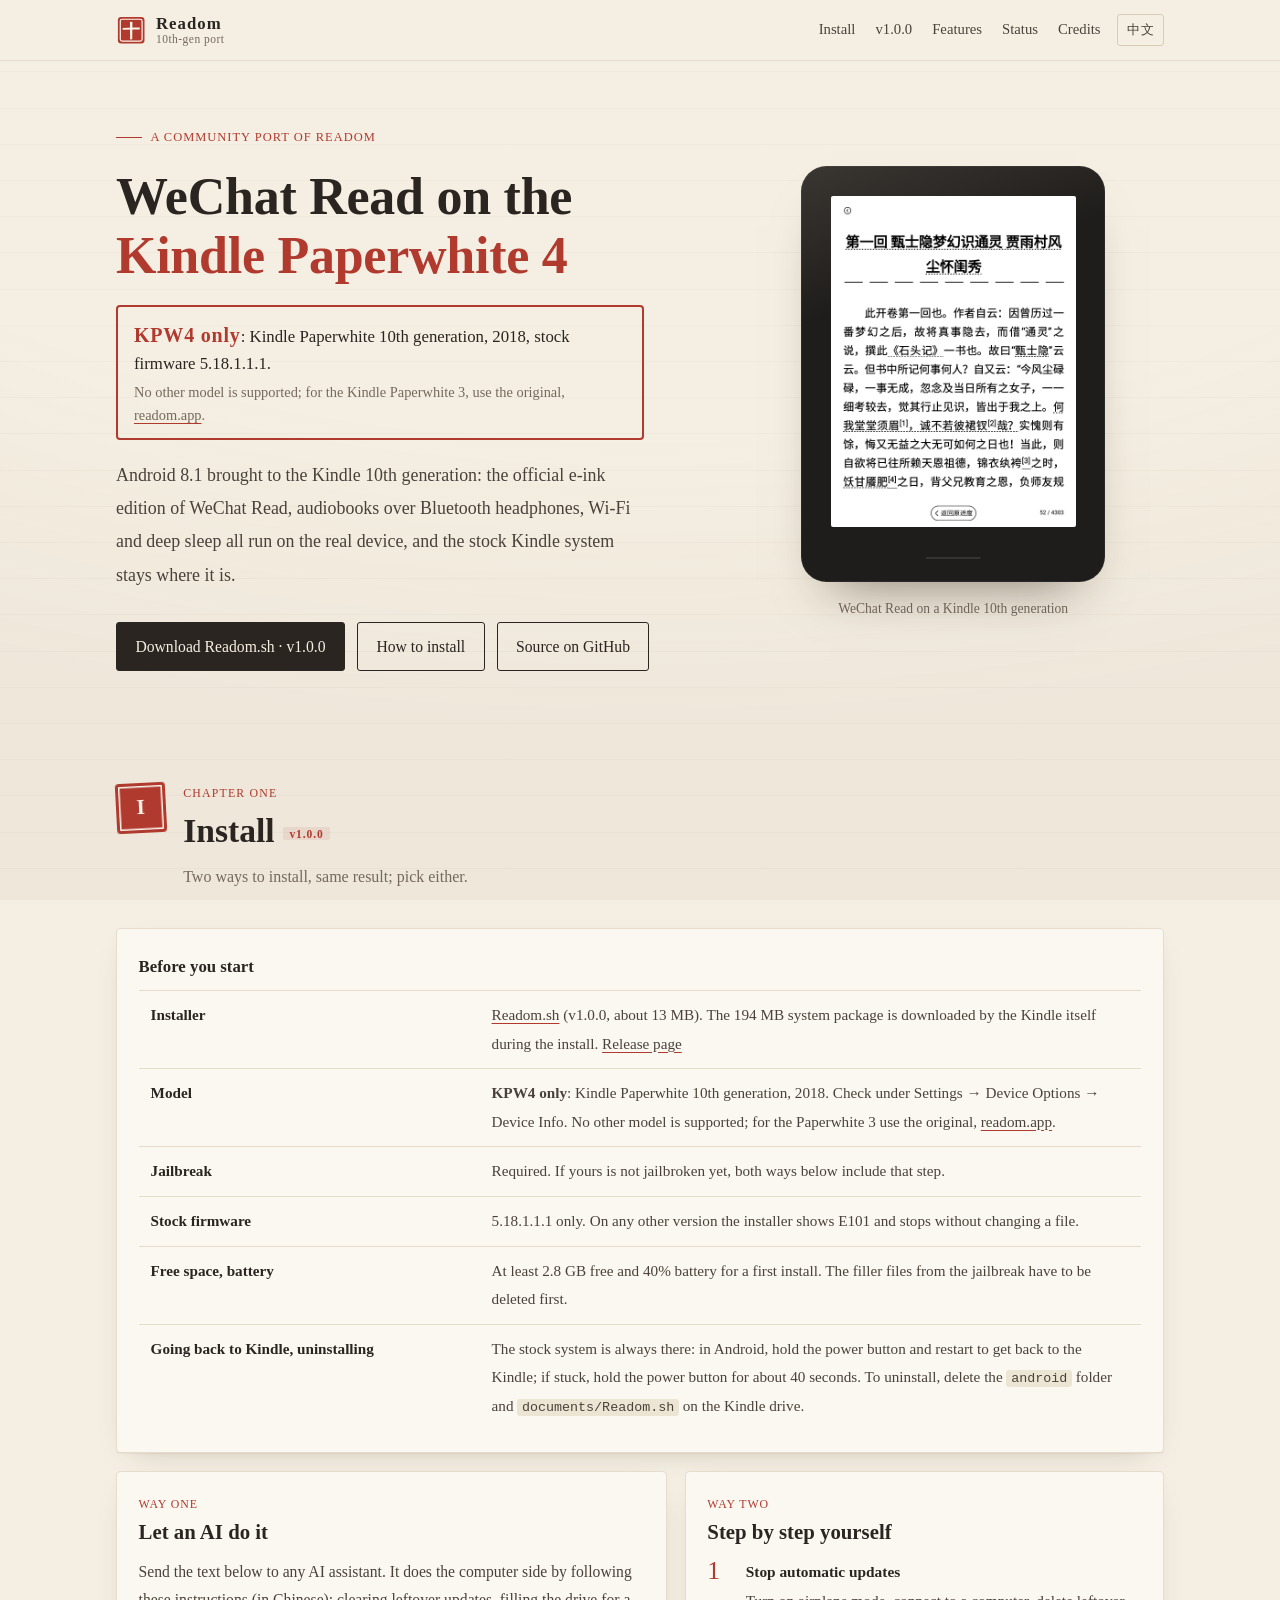
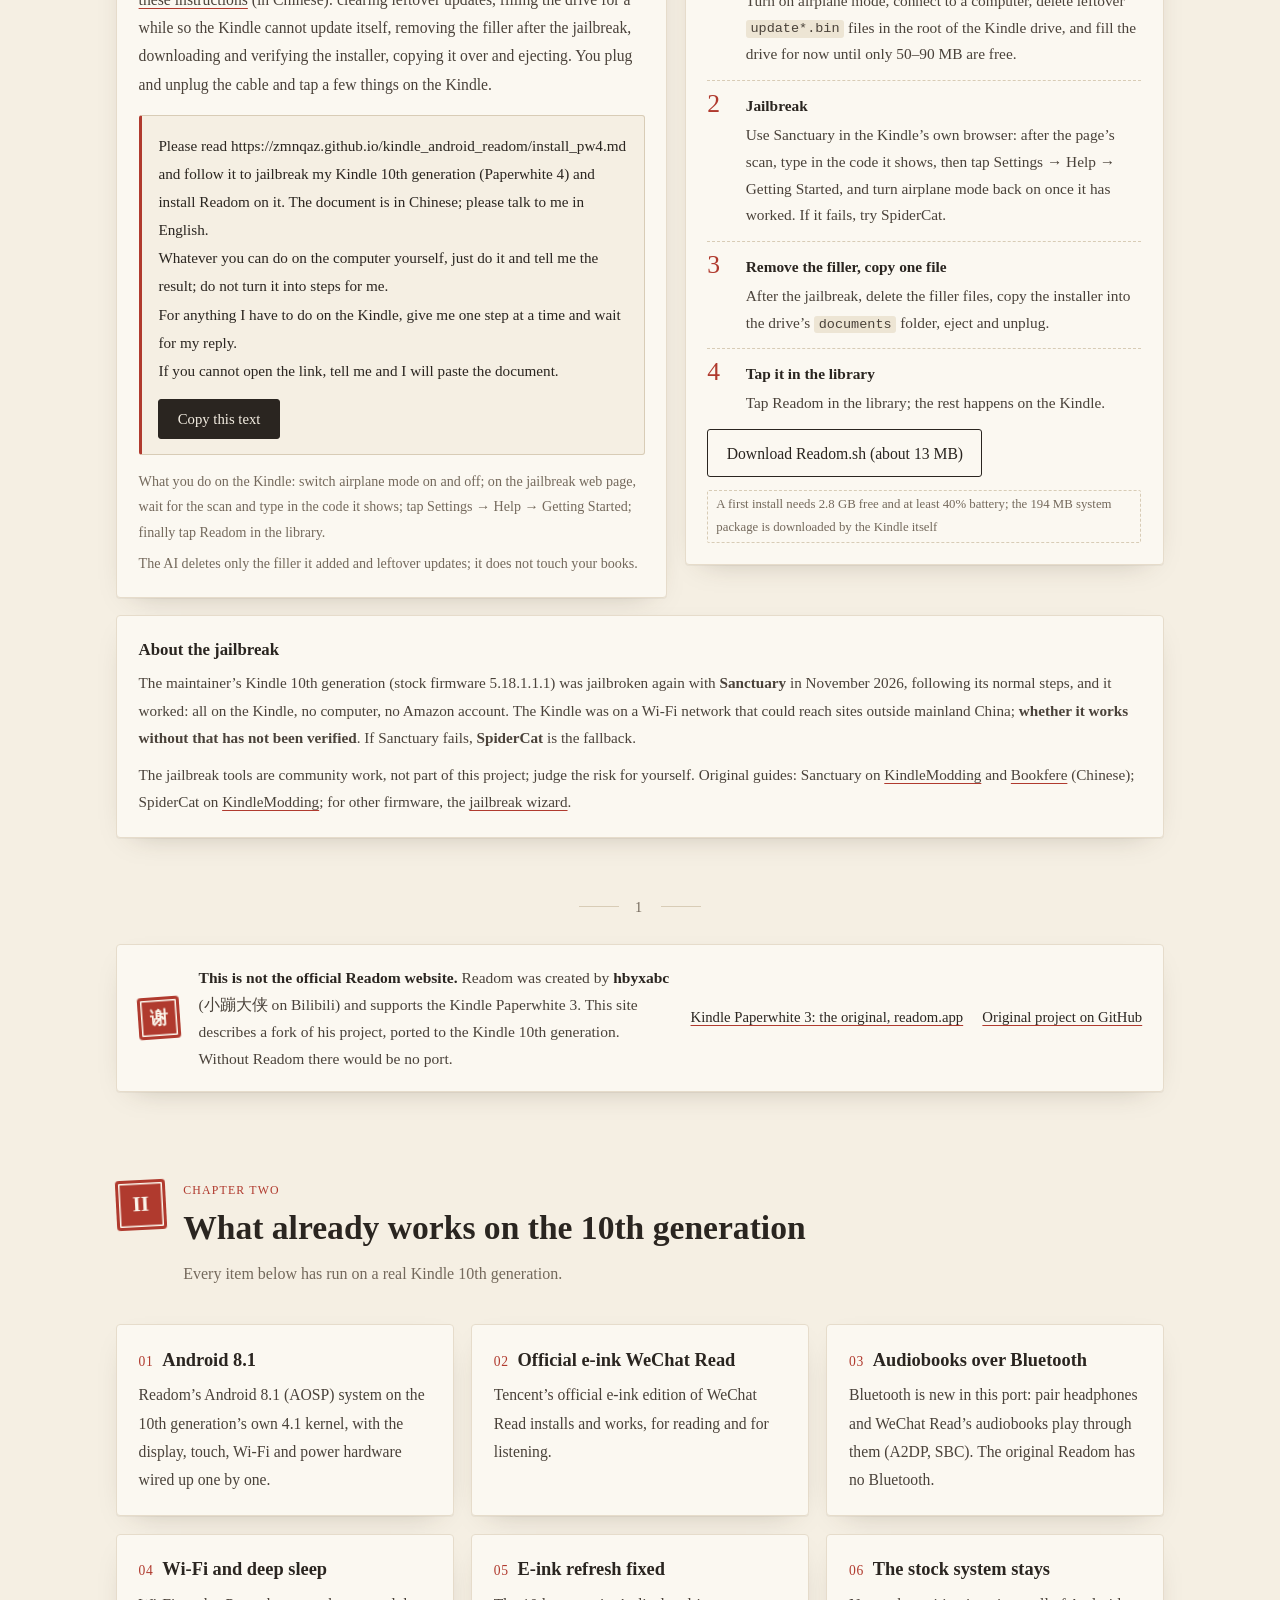
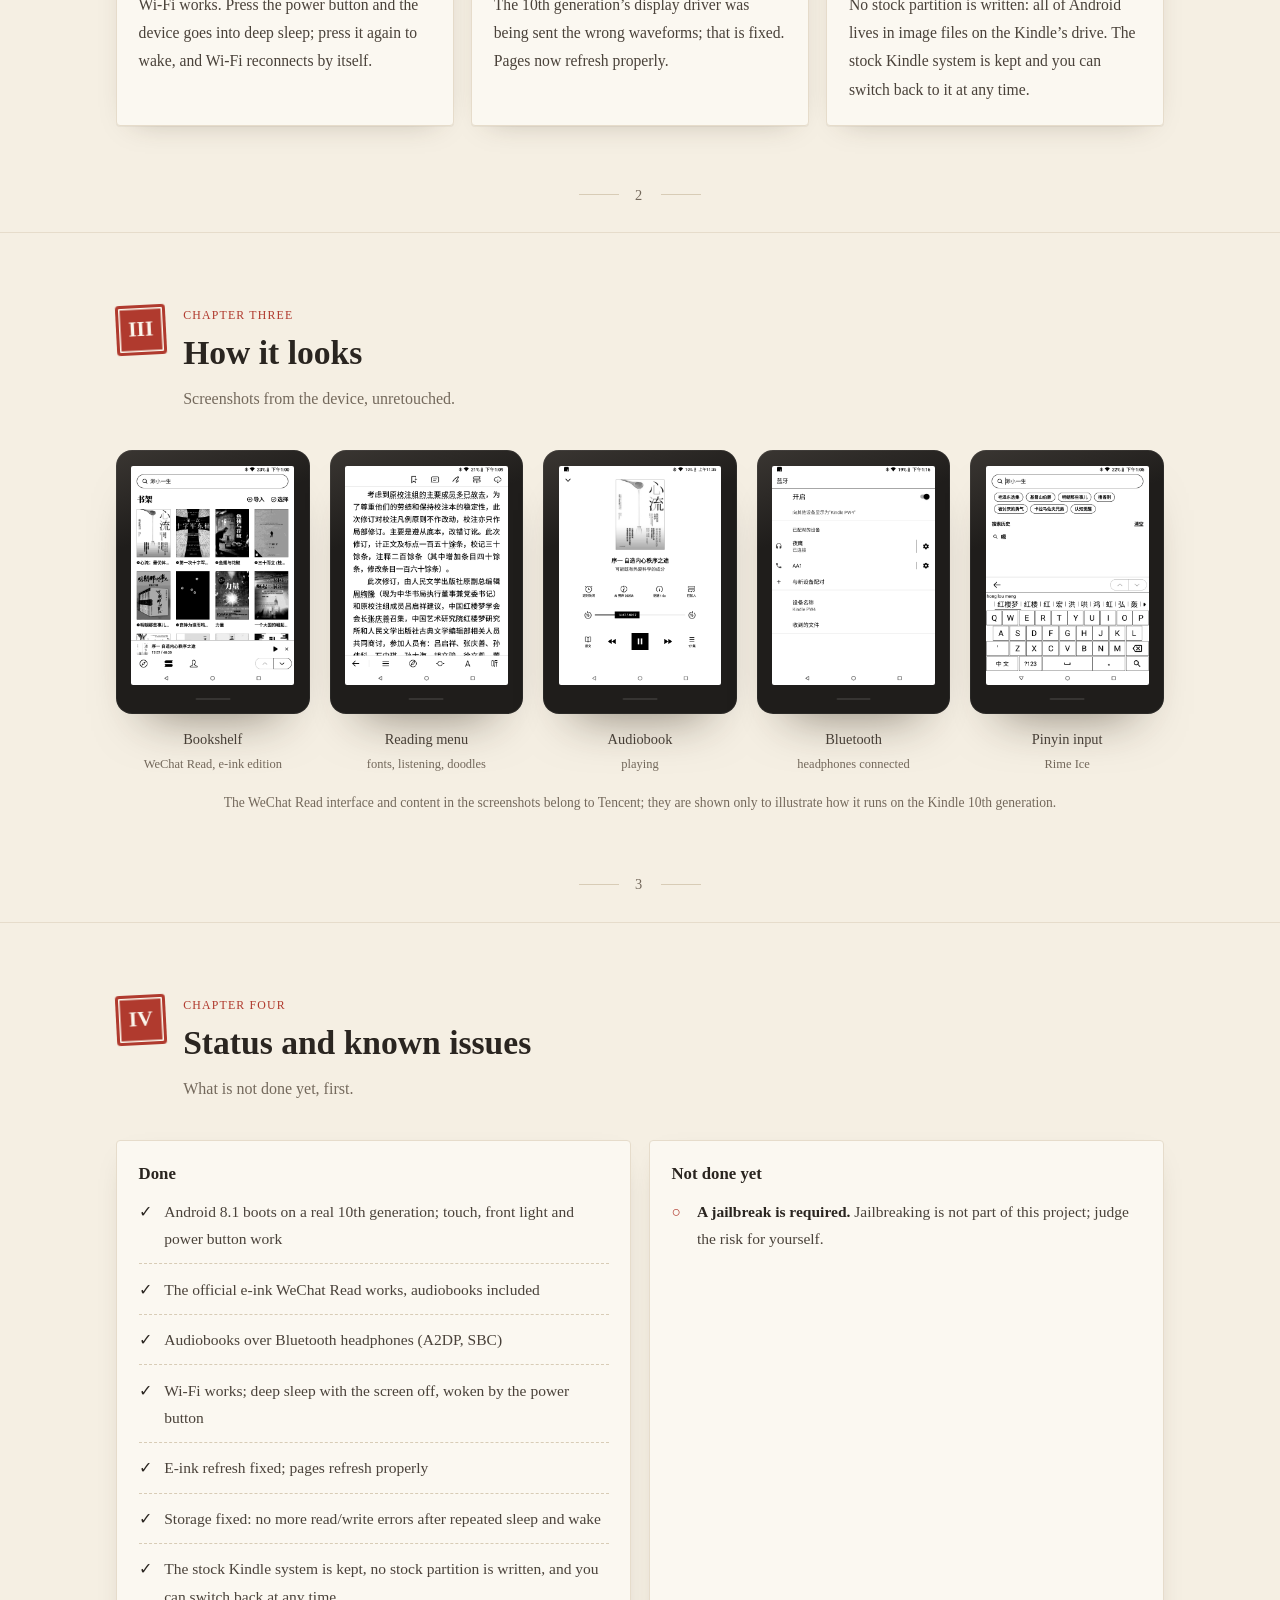
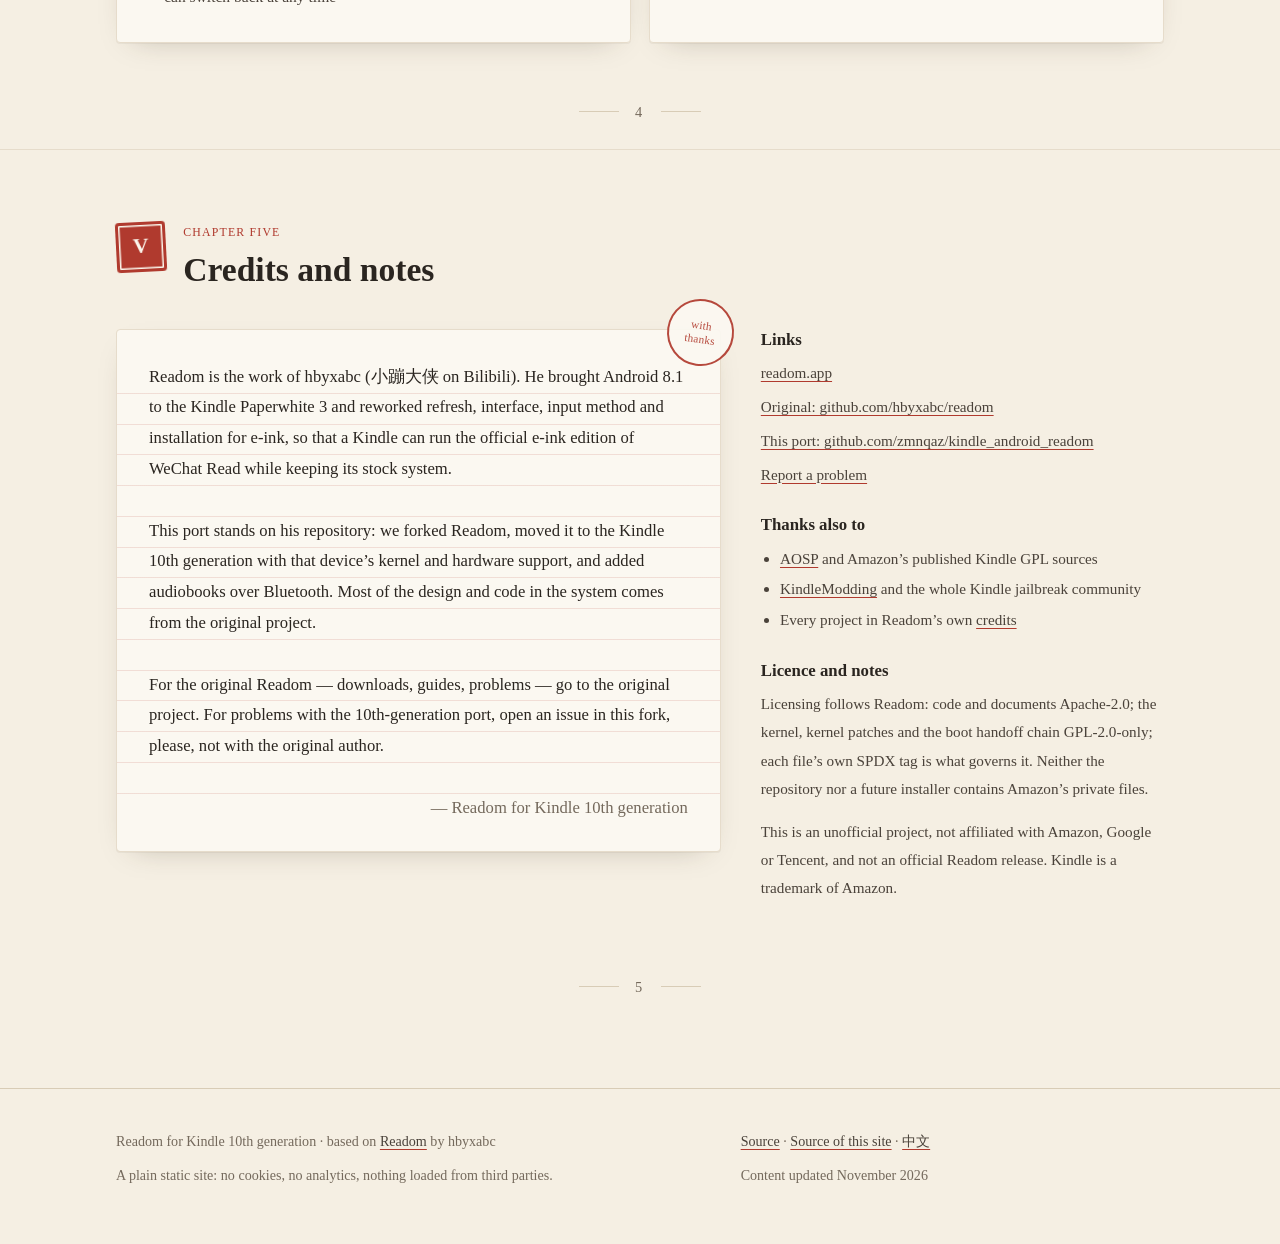
==== commit c315fc30: "repo renamed to kindle_android_readom: links follow Site, README, install guide and issue template u" ====
--- a/site/en/index.html
+++ b/site/en/index.html
@@ -8,9 +8,9 @@
 <meta name="theme-color" content="#f5efe3" media="(prefers-color-scheme: light)">
 <meta name="theme-color" content="#1c1a17" media="(prefers-color-scheme: dark)">
 <meta name="color-scheme" content="light dark">
-<link rel="canonical" href="https://zmnqaz.github.io/readom/en/">
-<link rel="alternate" hreflang="zh-CN" href="https://zmnqaz.github.io/readom/">
-<link rel="alternate" hreflang="en" href="https://zmnqaz.github.io/readom/en/">
+<link rel="canonical" href="https://zmnqaz.github.io/kindle_android_readom/en/">
+<link rel="alternate" hreflang="zh-CN" href="https://zmnqaz.github.io/kindle_android_readom/">
+<link rel="alternate" hreflang="en" href="https://zmnqaz.github.io/kindle_android_readom/en/">
 <link rel="icon" href="../assets/favicon.svg" type="image/svg+xml">
 <link rel="apple-touch-icon" href="../assets/touch-icon.png">
 <meta property="og:type" content="website">
@@ -19,8 +19,8 @@
 <meta property="og:site_name" content="Readom for Kindle 10th generation">
 <meta property="og:title" content="Readom for Kindle 10th generation">
 <meta property="og:description" content="A community port of Readom: Android 8.1, the official e-ink edition of WeChat Read and audiobooks over Bluetooth on a Kindle Paperwhite 4, with the stock system kept.">
-<meta property="og:url" content="https://zmnqaz.github.io/readom/en/">
-<meta property="og:image" content="https://zmnqaz.github.io/readom/assets/og.png">
+<meta property="og:url" content="https://zmnqaz.github.io/kindle_android_readom/en/">
+<meta property="og:image" content="https://zmnqaz.github.io/kindle_android_readom/assets/og.png">
 <meta property="og:image:width" content="1200">
 <meta property="og:image:height" content="630">
 <meta property="og:image:alt" content="Readom for Kindle 10th generation">
@@ -47,7 +47,7 @@
     </a>
     <nav class="nav" aria-label="Page">
       <a href="#install">Install</a>
-      <a href="https://github.com/zmnqaz/readom/releases/tag/v1.0.0">v1.0.0</a>
+      <a href="https://github.com/zmnqaz/kindle_android_readom/releases/tag/v1.0.0">v1.0.0</a>
       <a href="#features">Features</a>
       <a href="#status">Status</a>
       <a href="#thanks">Credits</a>
@@ -68,9 +68,9 @@
         Android 8.1 brought to the Kindle 10th generation: the official e-ink edition of WeChat Read, audiobooks over Bluetooth headphones, Wi‑Fi and deep sleep all run on the real device, and the stock Kindle system stays where it is.
       </p>
       <div class="actions">
-        <a class="btn btn-primary" href="https://github.com/zmnqaz/readom/releases/download/v1.0.0/Readom.sh">Download Readom.sh · v1.0.0</a>
+        <a class="btn btn-primary" href="https://github.com/zmnqaz/kindle_android_readom/releases/download/v1.0.0/Readom.sh">Download Readom.sh · v1.0.0</a>
         <a class="btn" href="#install">How to install</a>
-        <a class="btn" href="https://github.com/zmnqaz/readom">Source on GitHub</a>
+        <a class="btn" href="https://github.com/zmnqaz/kindle_android_readom">Source on GitHub</a>
       </div>
     </div>
     <figure style="margin:0">
@@ -99,7 +99,7 @@
       <table>
         <caption>Before you start</caption>
         <tbody>
-          <tr><th scope="row">Installer</th><td><a href="https://github.com/zmnqaz/readom/releases/download/v1.0.0/Readom.sh">Readom.sh</a> (v1.0.0, about 13 MB). The 194 MB system package is downloaded by the Kindle itself during the install. <a href="https://github.com/zmnqaz/readom/releases/tag/v1.0.0">Release page</a></td></tr>
+          <tr><th scope="row">Installer</th><td><a href="https://github.com/zmnqaz/kindle_android_readom/releases/download/v1.0.0/Readom.sh">Readom.sh</a> (v1.0.0, about 13 MB). The 194 MB system package is downloaded by the Kindle itself during the install. <a href="https://github.com/zmnqaz/kindle_android_readom/releases/tag/v1.0.0">Release page</a></td></tr>
           <tr><th scope="row">Model</th><td><b>KPW4 only</b>: Kindle Paperwhite 10th generation, 2018. Check under Settings → Device Options → Device Info. No other model is supported; for the Paperwhite 3 use the original, <a href="https://readom.app">readom.app</a>.</td></tr>
           <tr><th scope="row">Jailbreak</th><td>Required. If yours is not jailbroken yet, both ways below include that step.</td></tr>
           <tr><th scope="row">Stock firmware</th><td>5.18.1.1.1 only. On any other version the installer shows E101 and stops without changing a file.</td></tr>
@@ -115,7 +115,7 @@
         <h3>Let an AI do it</h3>
         <p>Send the text below to any AI assistant. It does the computer side by following <a href="../install_pw4.md">these instructions</a> (in Chinese): clearing leftover updates, filling the drive for a while so the Kindle cannot update itself, removing the filler after the jailbreak, downloading and verifying the installer, copying it over and ejecting. You plug and unplug the cable and tap a few things on the Kindle.</p>
         <div class="prompt">
-          <pre id="ai-prompt" tabindex="0" aria-label="Text for the AI">Please read https://zmnqaz.github.io/readom/install_pw4.md and follow it to jailbreak my Kindle 10th generation (Paperwhite 4) and install Readom on it. The document is in Chinese; please talk to me in English.
+          <pre id="ai-prompt" tabindex="0" aria-label="Text for the AI">Please read https://zmnqaz.github.io/kindle_android_readom/install_pw4.md and follow it to jailbreak my Kindle 10th generation (Paperwhite 4) and install Readom on it. The document is in Chinese; please talk to me in English.
 Whatever you can do on the computer yourself, just do it and tell me the result; do not turn it into steps for me.
 For anything I have to do on the Kindle, give me one step at a time and wait for my reply.
 If you cannot open the link, tell me and I will paste the document.</pre>
@@ -137,7 +137,7 @@
           <li><b>Remove the filler, copy one file</b>After the jailbreak, delete the filler files, copy the installer into the drive’s <code>documents</code> folder, eject and unplug.</li>
           <li><b>Tap it in the library</b>Tap Readom in the library; the rest happens on the Kindle.</li>
         </ol>
-        <a class="btn" href="https://github.com/zmnqaz/readom/releases/download/v1.0.0/Readom.sh">Download Readom.sh (about 13 MB)</a> <span class="soon">A first install needs 2.8 GB free and at least 40% battery; the 194 MB system package is downloaded by the Kindle itself</span>
+        <a class="btn" href="https://github.com/zmnqaz/kindle_android_readom/releases/download/v1.0.0/Readom.sh">Download Readom.sh (about 13 MB)</a> <span class="soon">A first install needs 2.8 GB free and at least 40% battery; the 194 MB system package is downloaded by the Kindle itself</span>
       </article>
     </div>
 
@@ -318,8 +318,8 @@
         <div class="links">
           <a href="https://readom.app">readom.app</a>
           <a href="https://github.com/hbyxabc/readom">Original: github.com/hbyxabc/readom</a>
-          <a href="https://github.com/zmnqaz/readom">This port: github.com/zmnqaz/readom</a>
-          <a href="https://github.com/zmnqaz/readom/issues">Report a problem</a>
+          <a href="https://github.com/zmnqaz/kindle_android_readom">This port: github.com/zmnqaz/kindle_android_readom</a>
+          <a href="https://github.com/zmnqaz/kindle_android_readom/issues">Report a problem</a>
         </div>
         <h3>Thanks also to</h3>
         <ul>
@@ -346,7 +346,7 @@
       <p>A plain static site: no cookies, no analytics, nothing loaded from third parties.</p>
     </div>
     <div>
-      <p><a href="https://github.com/zmnqaz/readom">Source</a> · <a href="https://github.com/zmnqaz/readom/tree/kpw4/site">Source of this site</a> · <a href="../" hreflang="zh-CN" lang="zh-CN">中文</a></p>
+      <p><a href="https://github.com/zmnqaz/kindle_android_readom">Source</a> · <a href="https://github.com/zmnqaz/kindle_android_readom/tree/kpw4/site">Source of this site</a> · <a href="../" hreflang="zh-CN" lang="zh-CN">中文</a></p>
       <p>Content updated November 2026</p>
     </div>
   </div>
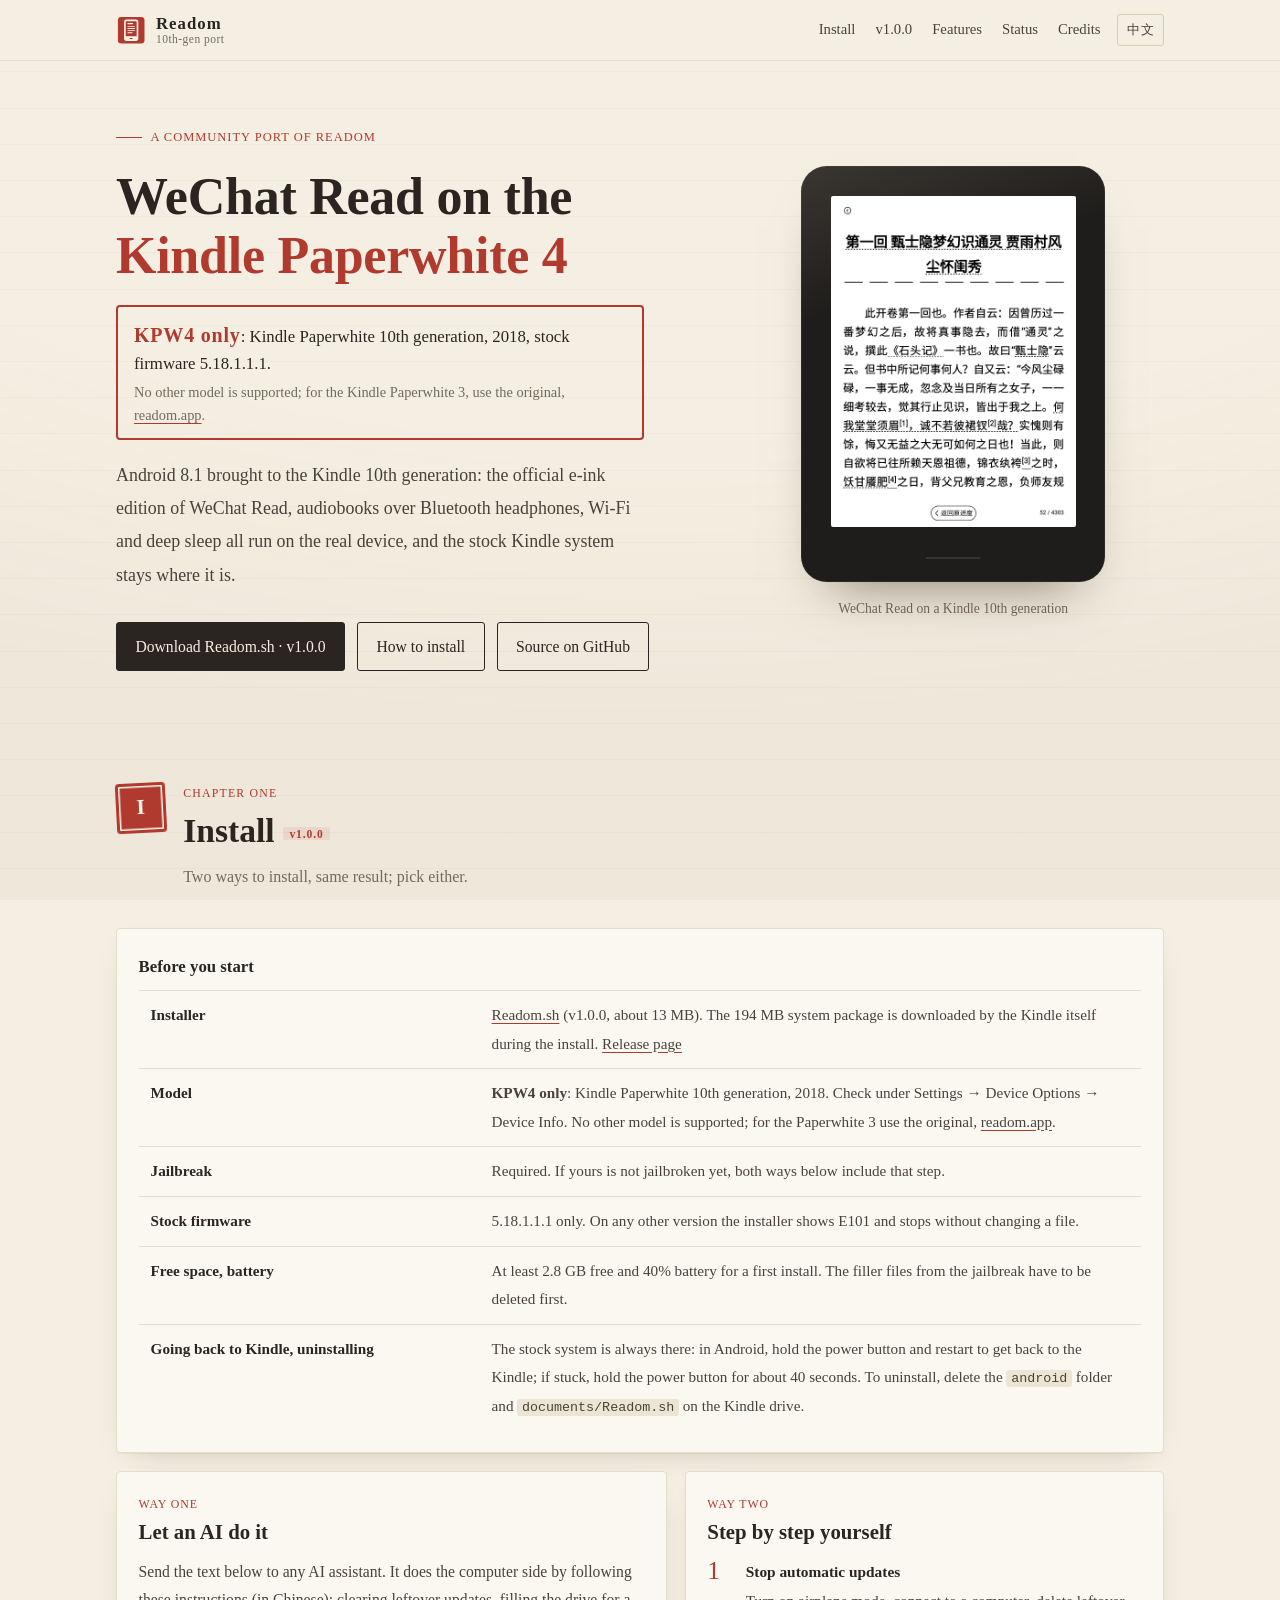
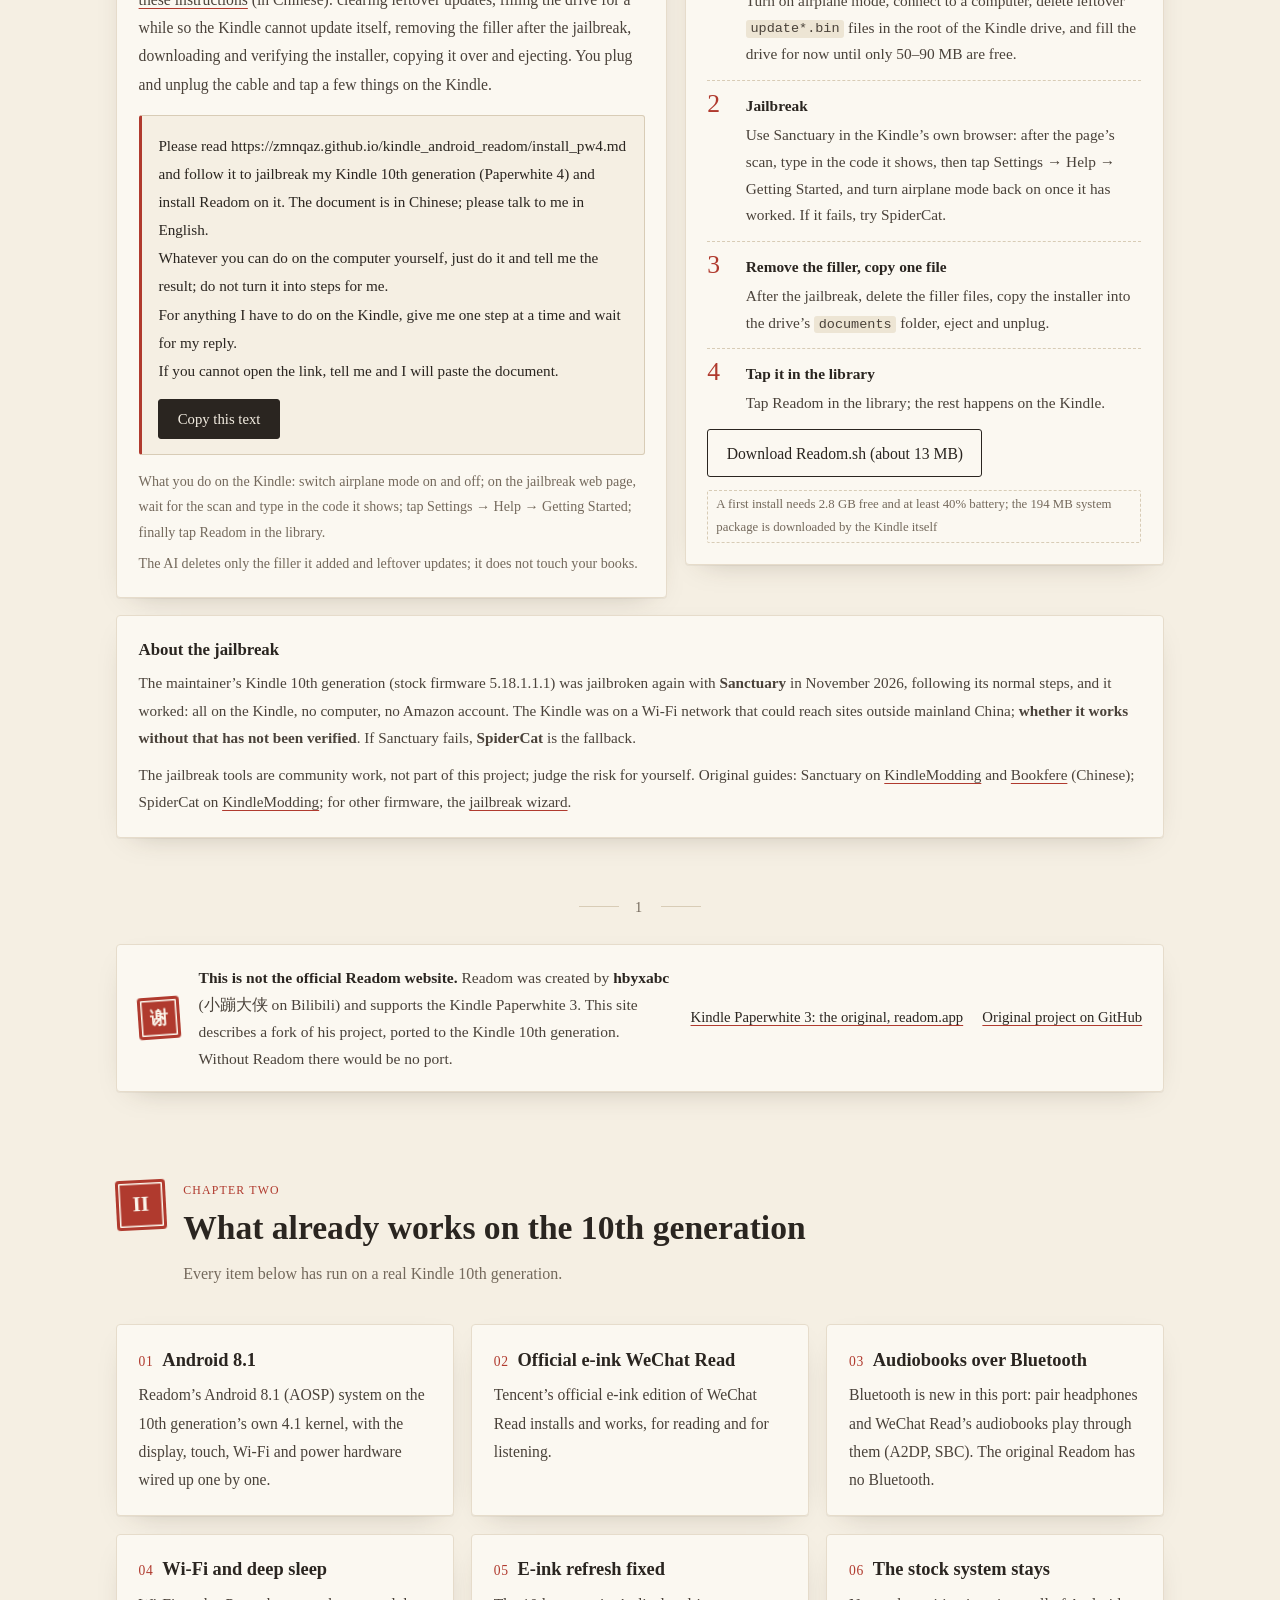
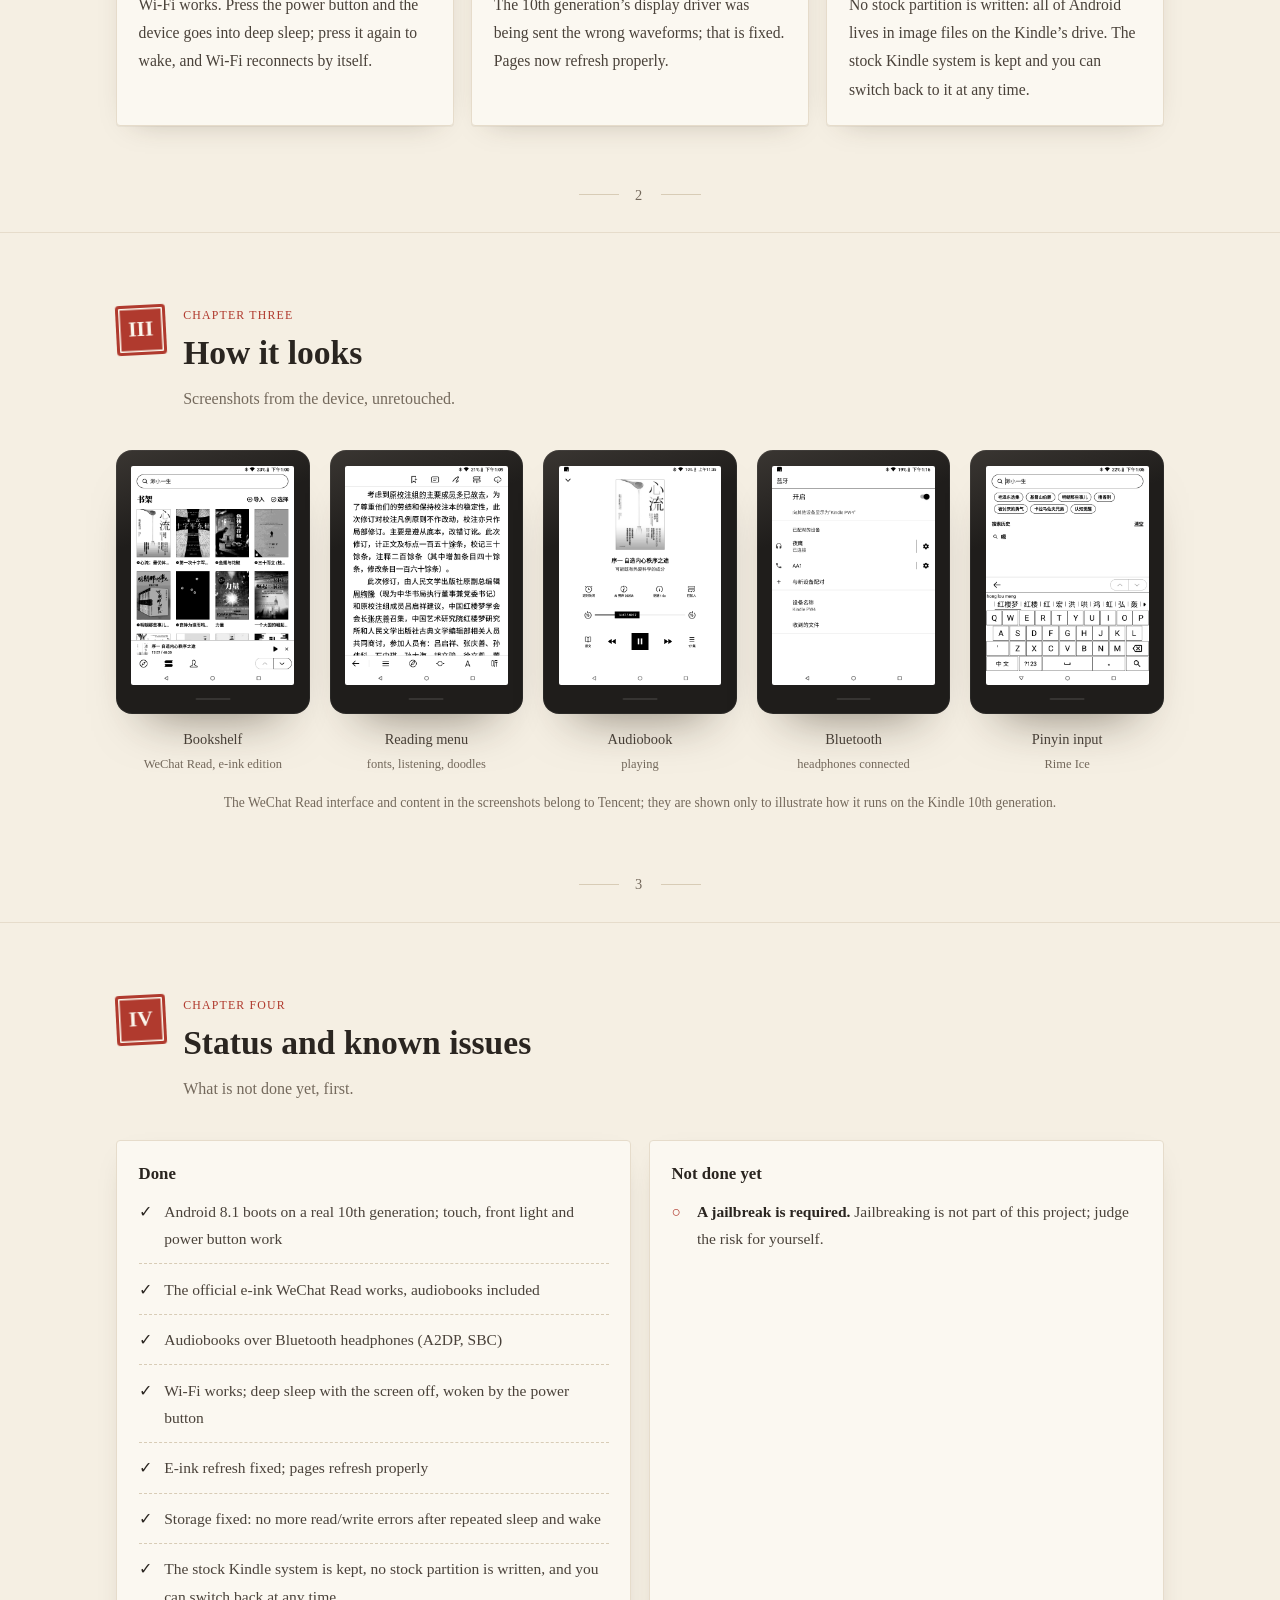
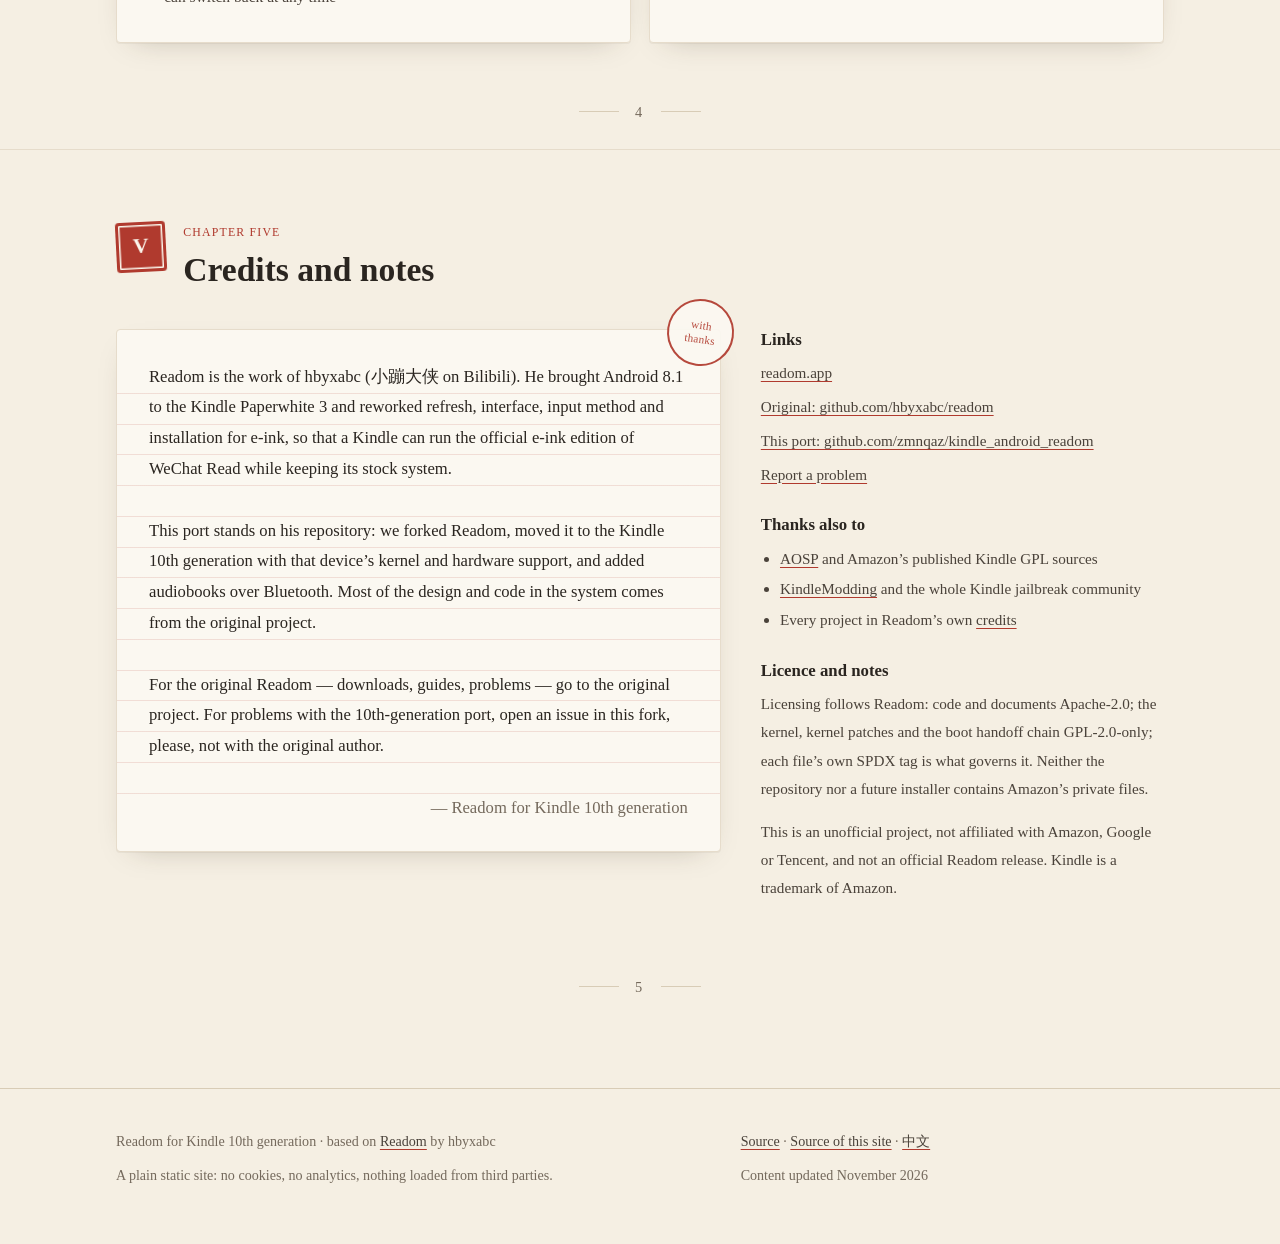
==== commit 6d112f4d: "site: an e-reader for the mark instead of the 十 seal Header, favicon, touch icon and share image all" ====
--- a/site/en/index.html
+++ b/site/en/index.html
@@ -36,9 +36,16 @@
     <a class="mark" href="./" aria-label="Readom for Kindle 10th generation, home">
       <svg class="mark-seal" viewBox="0 0 64 64" aria-hidden="true" focusable="false">
         <rect x="4" y="4" width="56" height="56" rx="7" fill="#b03a2e"/>
-        <rect x="9" y="9" width="46" height="46" rx="4" fill="none" stroke="#fbf6ec" stroke-width="2.5"/>
-        <path d="M14 27.2 Q32 25.6 50 26.4 L50 30.6 Q32 30 14 31.2 Z" fill="#fbf6ec"/>
-        <path d="M29.4 14 L34.6 14.5 L34.2 51 L29.8 51.5 Z" fill="#fbf6ec"/>
+        <rect x="17" y="9.5" width="30" height="45" rx="4.5" fill="#fbf6ec"/>
+        <rect x="20.5" y="13" width="23" height="32" rx="1" fill="#b03a2e"/>
+        <g fill="#fbf6ec">
+          <rect x="24" y="17" width="12" height="2.4" rx="1"/>
+          <rect x="24" y="23" width="16" height="1.8" rx=".9"/>
+          <rect x="24" y="27.5" width="16" height="1.8" rx=".9"/>
+          <rect x="24" y="32" width="16" height="1.8" rx=".9"/>
+          <rect x="24" y="36.5" width="11" height="1.8" rx=".9"/>
+        </g>
+        <rect x="28.5" y="48.6" width="7" height="1.8" rx=".9" fill="#b03a2e"/>
       </svg>
       <span class="mark-text">
         <span class="mark-name">Readom</span>
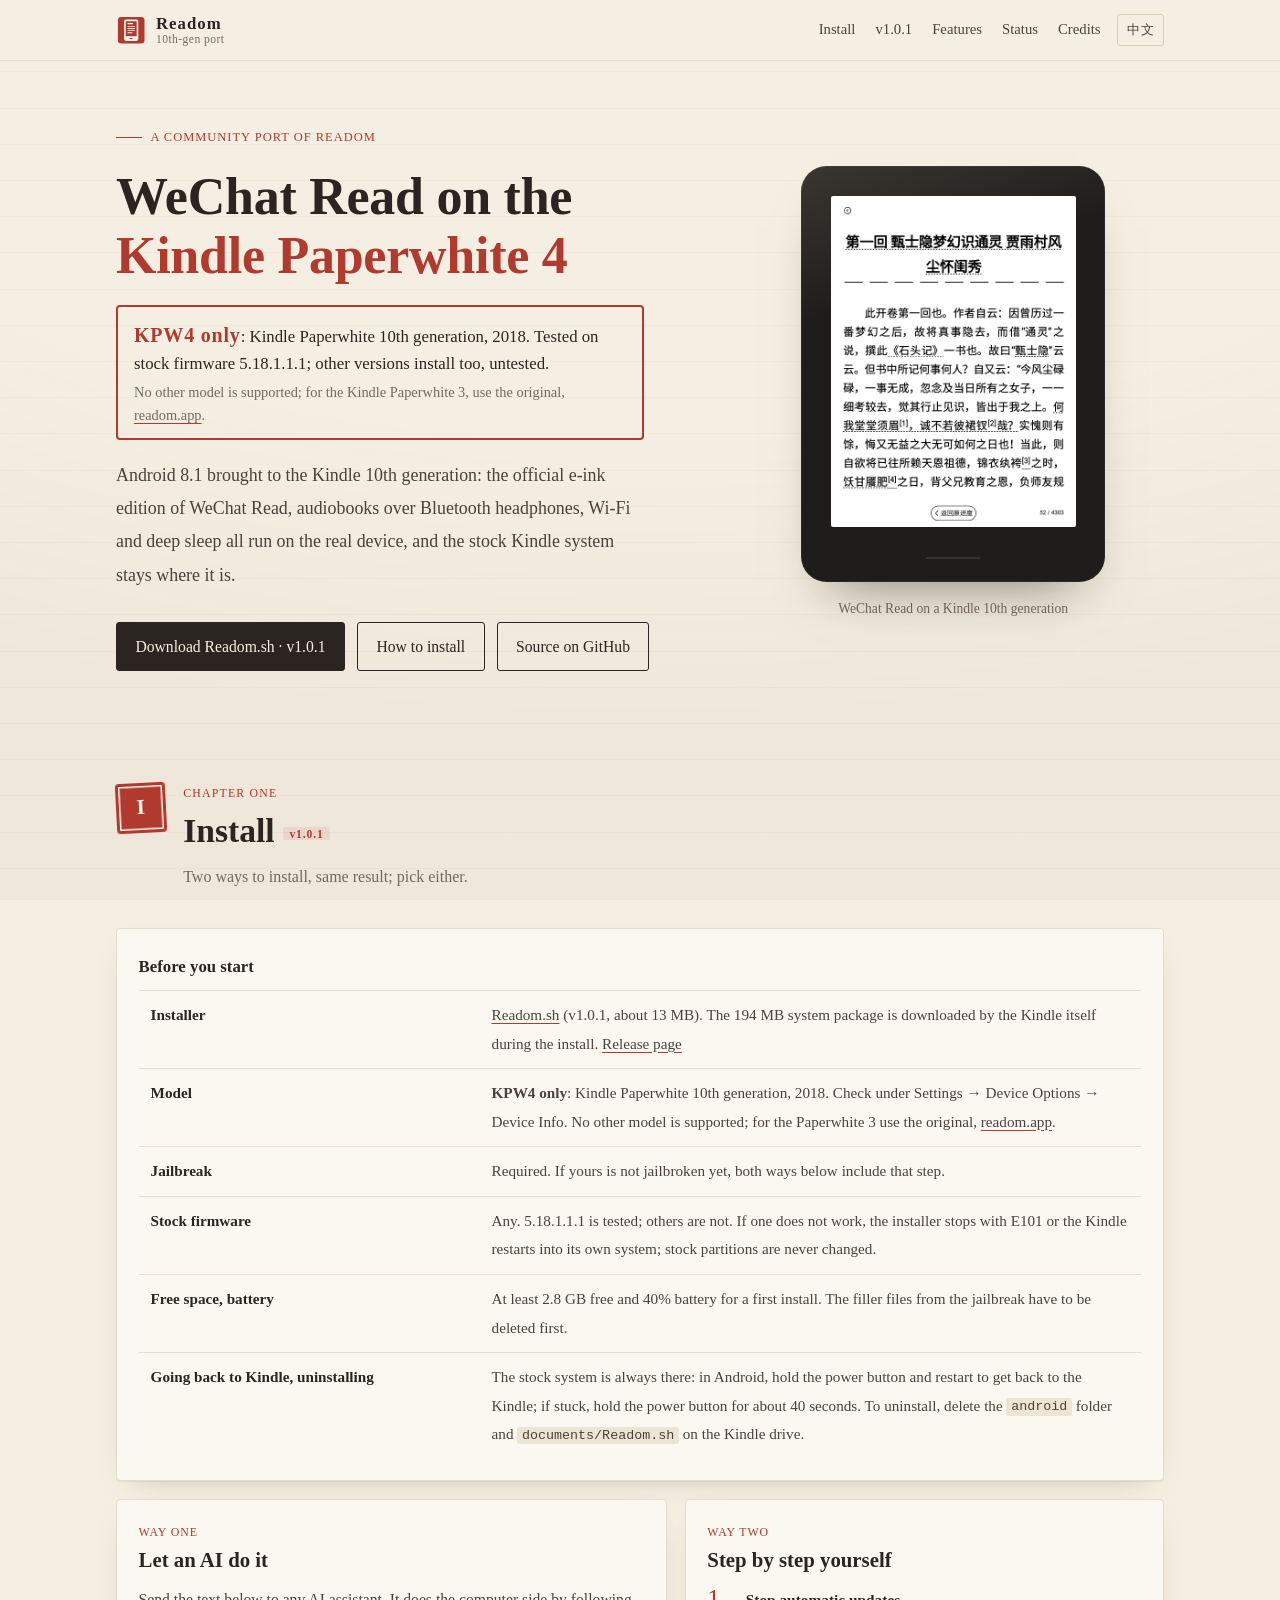
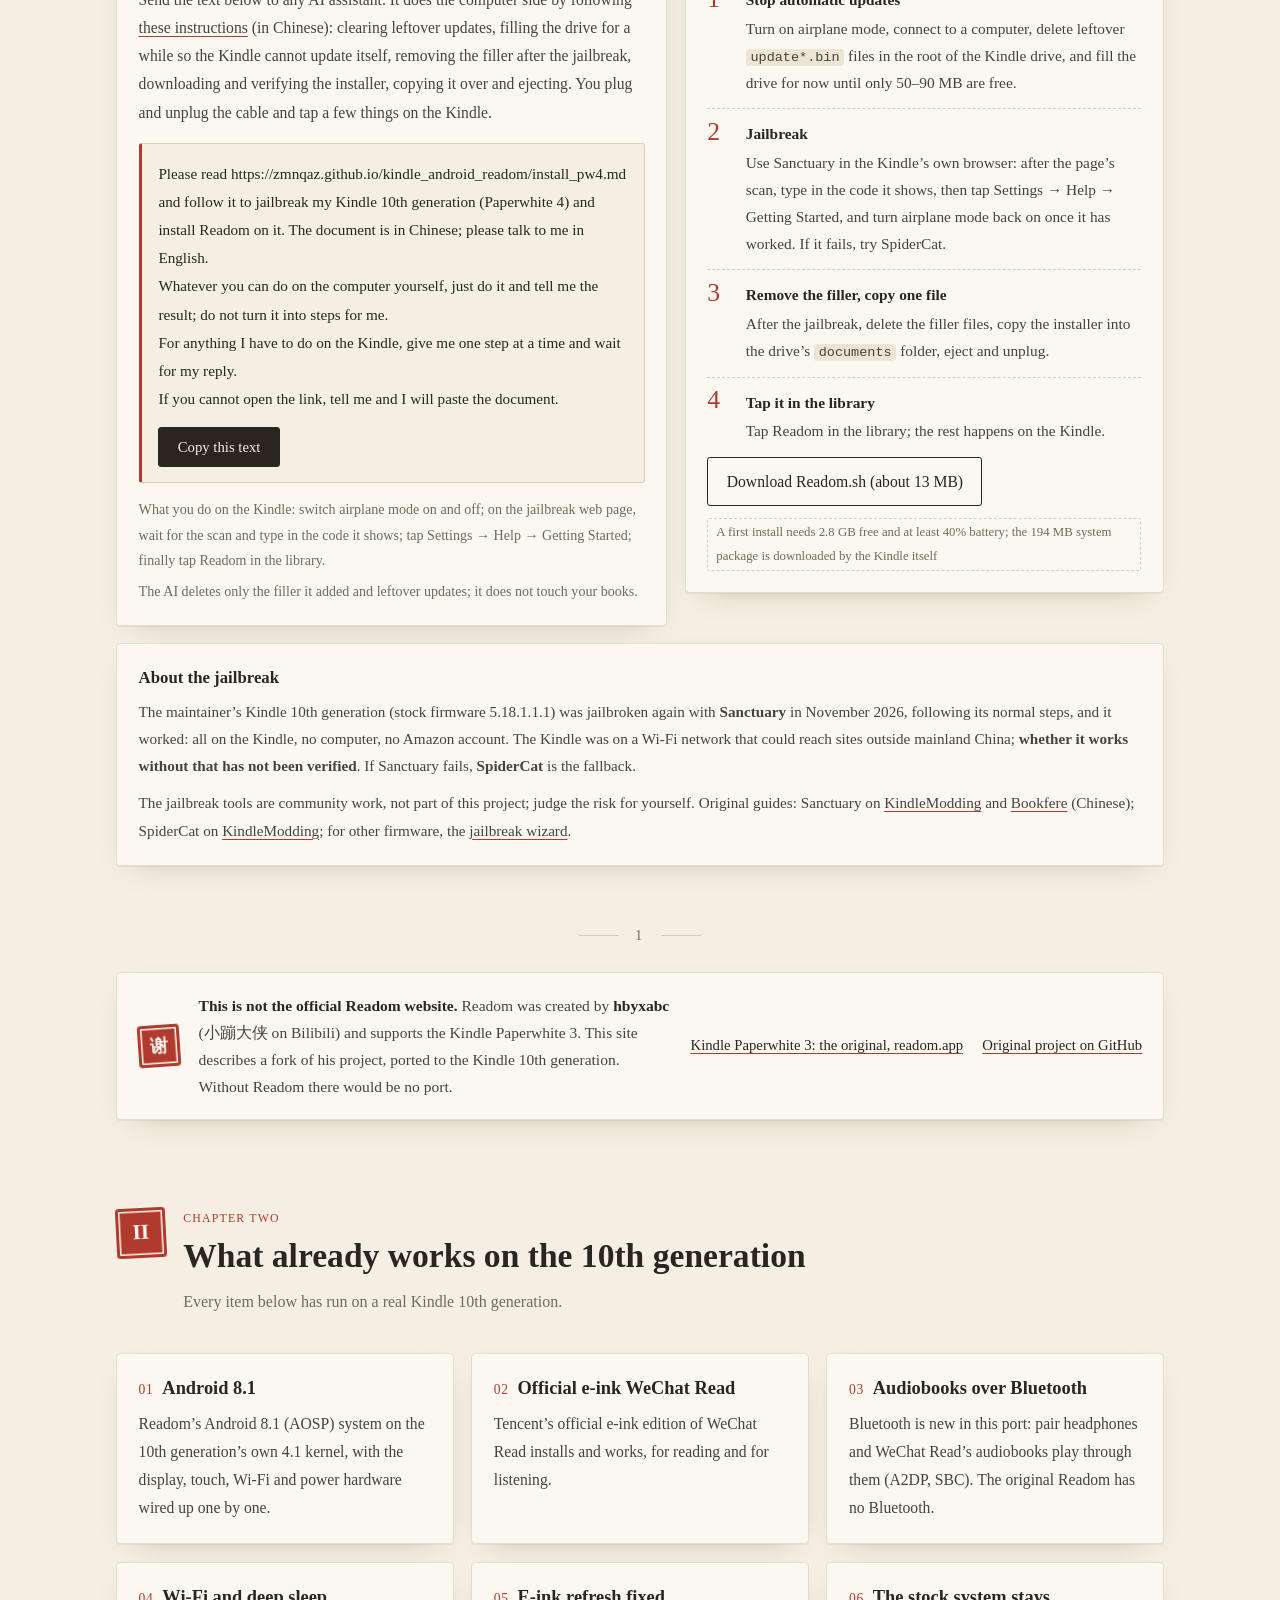
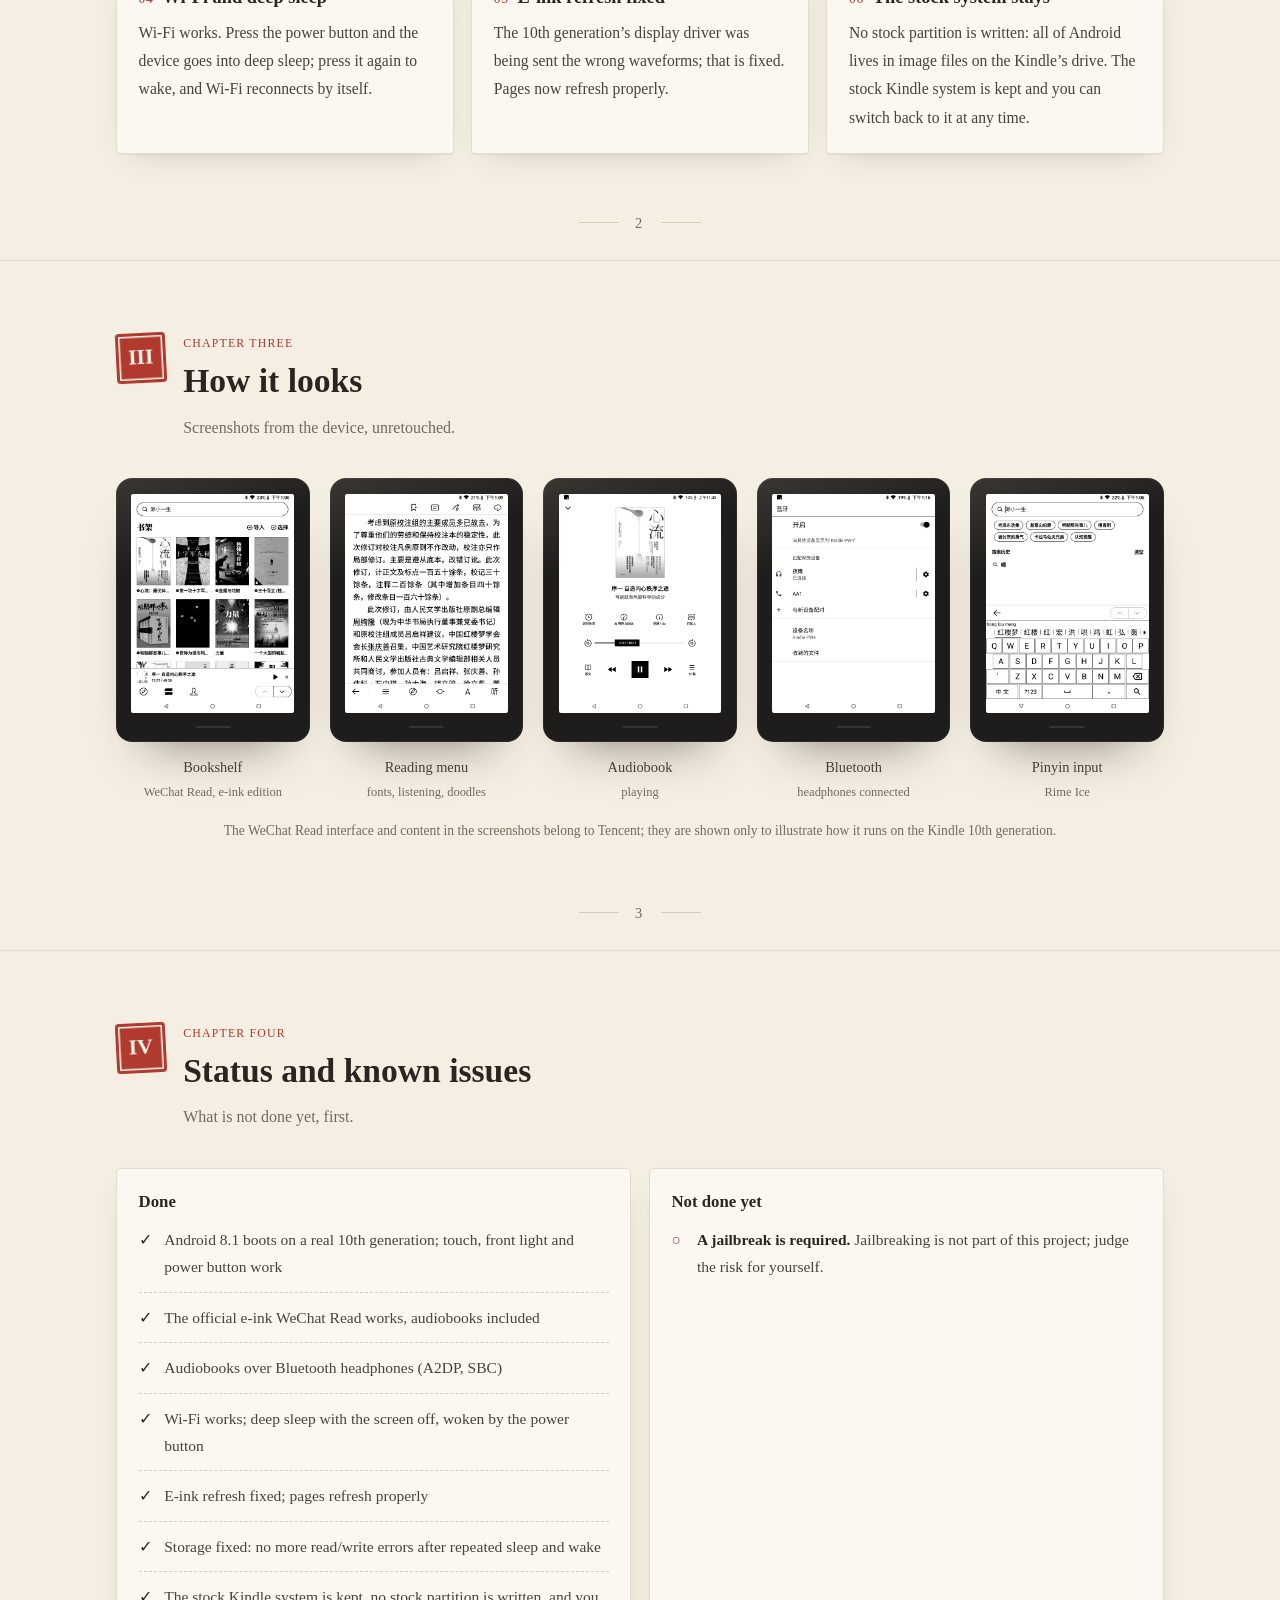
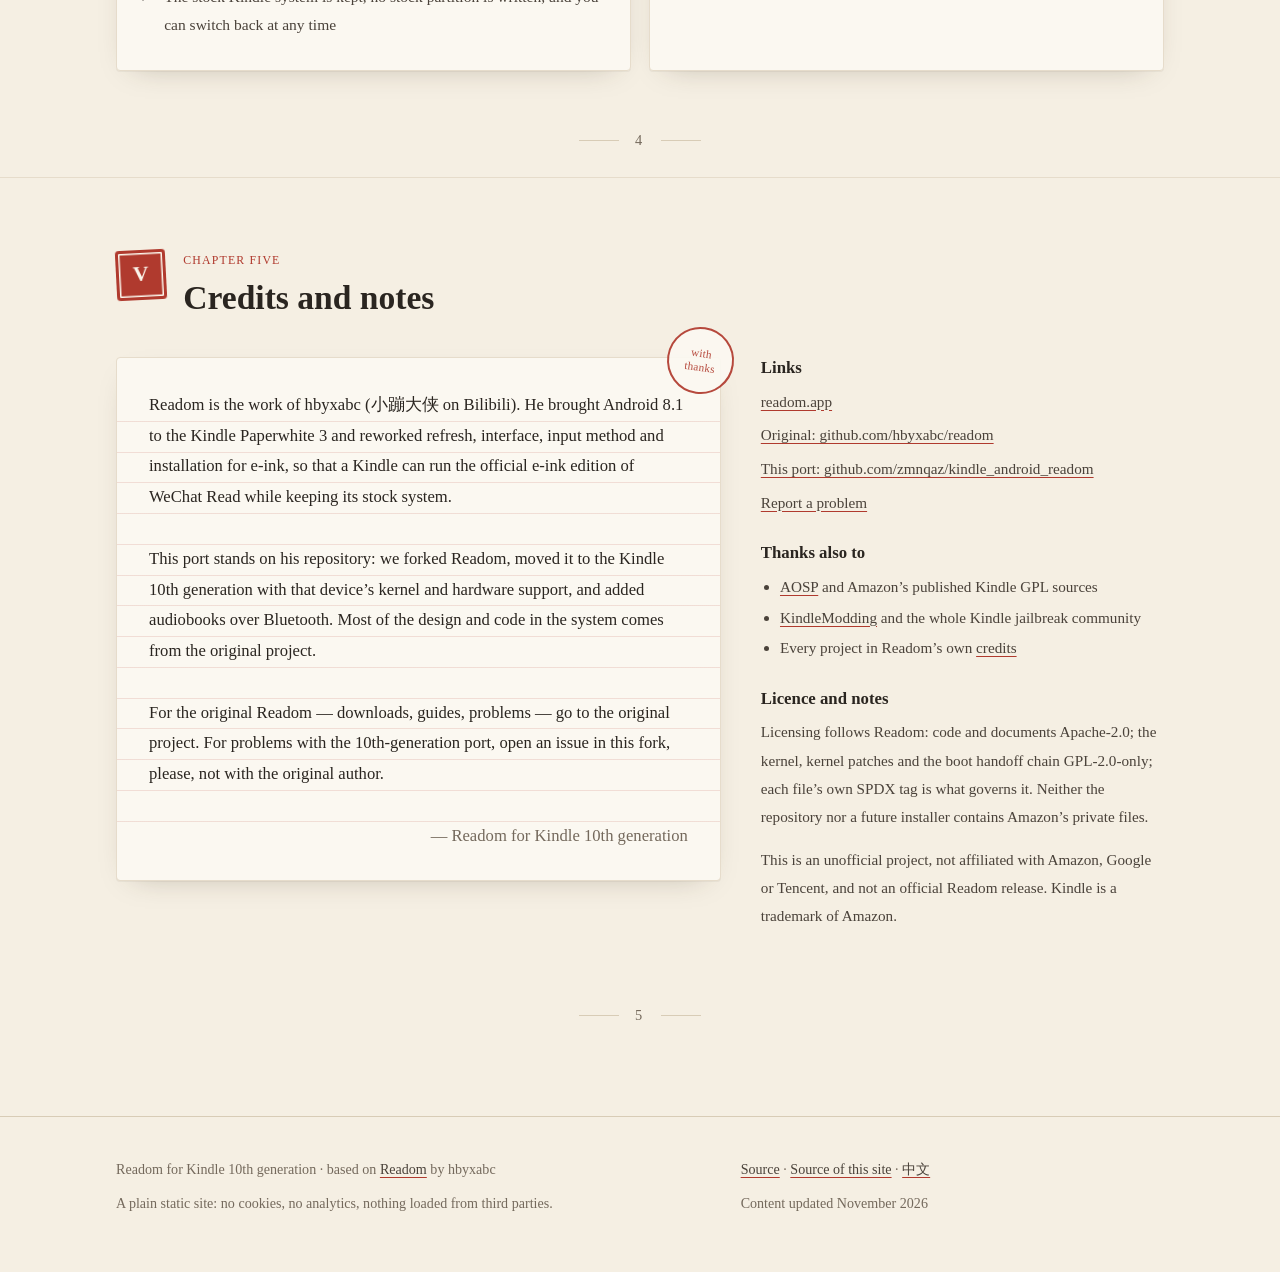
==== commit 98f1cc33: "pw4: carry the stock firmware in the entry, for a device without its own build_entry.py --bundled-fi" ====
--- a/site/en/index.html
+++ b/site/en/index.html
@@ -54,7 +54,7 @@
     </a>
     <nav class="nav" aria-label="Page">
       <a href="#install">Install</a>
-      <a href="https://github.com/zmnqaz/kindle_android_readom/releases/tag/v1.0.0">v1.0.0</a>
+      <a href="https://github.com/zmnqaz/kindle_android_readom/releases/tag/v1.0.1">v1.0.1</a>
       <a href="#features">Features</a>
       <a href="#status">Status</a>
       <a href="#thanks">Credits</a>
@@ -70,12 +70,12 @@
     <div>
       <p class="eyebrow">A community port of Readom</p>
       <h1 id="hero-title">WeChat Read on the <em>Kindle Paperwhite 4</em></h1>
-      <p class="support"><b>KPW4 only</b>: Kindle Paperwhite 10th generation, 2018, stock firmware 5.18.1.1.1.<span>No other model is supported; for the Kindle Paperwhite 3, use the original, <a href="https://readom.app">readom.app</a>.</span></p>
+      <p class="support"><b>KPW4 only</b>: Kindle Paperwhite 10th generation, 2018. Tested on stock firmware 5.18.1.1.1; other versions install too, untested.<span>No other model is supported; for the Kindle Paperwhite 3, use the original, <a href="https://readom.app">readom.app</a>.</span></p>
       <p class="lede">
         Android 8.1 brought to the Kindle 10th generation: the official e-ink edition of WeChat Read, audiobooks over Bluetooth headphones, Wi‑Fi and deep sleep all run on the real device, and the stock Kindle system stays where it is.
       </p>
       <div class="actions">
-        <a class="btn btn-primary" href="https://github.com/zmnqaz/kindle_android_readom/releases/download/v1.0.0/Readom.sh">Download Readom.sh · v1.0.0</a>
+        <a class="btn btn-primary" href="https://github.com/zmnqaz/kindle_android_readom/releases/download/v1.0.1/Readom.sh">Download Readom.sh · v1.0.1</a>
         <a class="btn" href="#install">How to install</a>
         <a class="btn" href="https://github.com/zmnqaz/kindle_android_readom">Source on GitHub</a>
       </div>
@@ -97,7 +97,7 @@
       <span class="seal latin" aria-hidden="true">I</span>
       <div>
         <span class="chapter-kicker">Chapter one</span>
-        <h2 id="install-title">Install <span class="tag" style="vertical-align:middle">v1.0.0</span></h2>
+        <h2 id="install-title">Install <span class="tag" style="vertical-align:middle">v1.0.1</span></h2>
         <p class="sub">Two ways to install, same result; pick either.</p>
       </div>
     </header>
@@ -106,10 +106,10 @@
       <table>
         <caption>Before you start</caption>
         <tbody>
-          <tr><th scope="row">Installer</th><td><a href="https://github.com/zmnqaz/kindle_android_readom/releases/download/v1.0.0/Readom.sh">Readom.sh</a> (v1.0.0, about 13 MB). The 194 MB system package is downloaded by the Kindle itself during the install. <a href="https://github.com/zmnqaz/kindle_android_readom/releases/tag/v1.0.0">Release page</a></td></tr>
+          <tr><th scope="row">Installer</th><td><a href="https://github.com/zmnqaz/kindle_android_readom/releases/download/v1.0.1/Readom.sh">Readom.sh</a> (v1.0.1, about 13 MB). The 194 MB system package is downloaded by the Kindle itself during the install. <a href="https://github.com/zmnqaz/kindle_android_readom/releases/tag/v1.0.1">Release page</a></td></tr>
           <tr><th scope="row">Model</th><td><b>KPW4 only</b>: Kindle Paperwhite 10th generation, 2018. Check under Settings → Device Options → Device Info. No other model is supported; for the Paperwhite 3 use the original, <a href="https://readom.app">readom.app</a>.</td></tr>
           <tr><th scope="row">Jailbreak</th><td>Required. If yours is not jailbroken yet, both ways below include that step.</td></tr>
-          <tr><th scope="row">Stock firmware</th><td>5.18.1.1.1 only. On any other version the installer shows E101 and stops without changing a file.</td></tr>
+          <tr><th scope="row">Stock firmware</th><td>Any. 5.18.1.1.1 is tested; others are not. If one does not work, the installer stops with E101 or the Kindle restarts into its own system; stock partitions are never changed.</td></tr>
           <tr><th scope="row">Free space, battery</th><td>At least 2.8 GB free and 40% battery for a first install. The filler files from the jailbreak have to be deleted first.</td></tr>
           <tr><th scope="row">Going back to Kindle, uninstalling</th><td>The stock system is always there: in Android, hold the power button and restart to get back to the Kindle; if stuck, hold the power button for about 40 seconds. To uninstall, delete the <code>android</code> folder and <code>documents/Readom.sh</code> on the Kindle drive.</td></tr>
         </tbody>
@@ -144,7 +144,7 @@
           <li><b>Remove the filler, copy one file</b>After the jailbreak, delete the filler files, copy the installer into the drive’s <code>documents</code> folder, eject and unplug.</li>
           <li><b>Tap it in the library</b>Tap Readom in the library; the rest happens on the Kindle.</li>
         </ol>
-        <a class="btn" href="https://github.com/zmnqaz/kindle_android_readom/releases/download/v1.0.0/Readom.sh">Download Readom.sh (about 13 MB)</a> <span class="soon">A first install needs 2.8 GB free and at least 40% battery; the 194 MB system package is downloaded by the Kindle itself</span>
+        <a class="btn" href="https://github.com/zmnqaz/kindle_android_readom/releases/download/v1.0.1/Readom.sh">Download Readom.sh (about 13 MB)</a> <span class="soon">A first install needs 2.8 GB free and at least 40% battery; the 194 MB system package is downloaded by the Kindle itself</span>
       </article>
     </div>
 
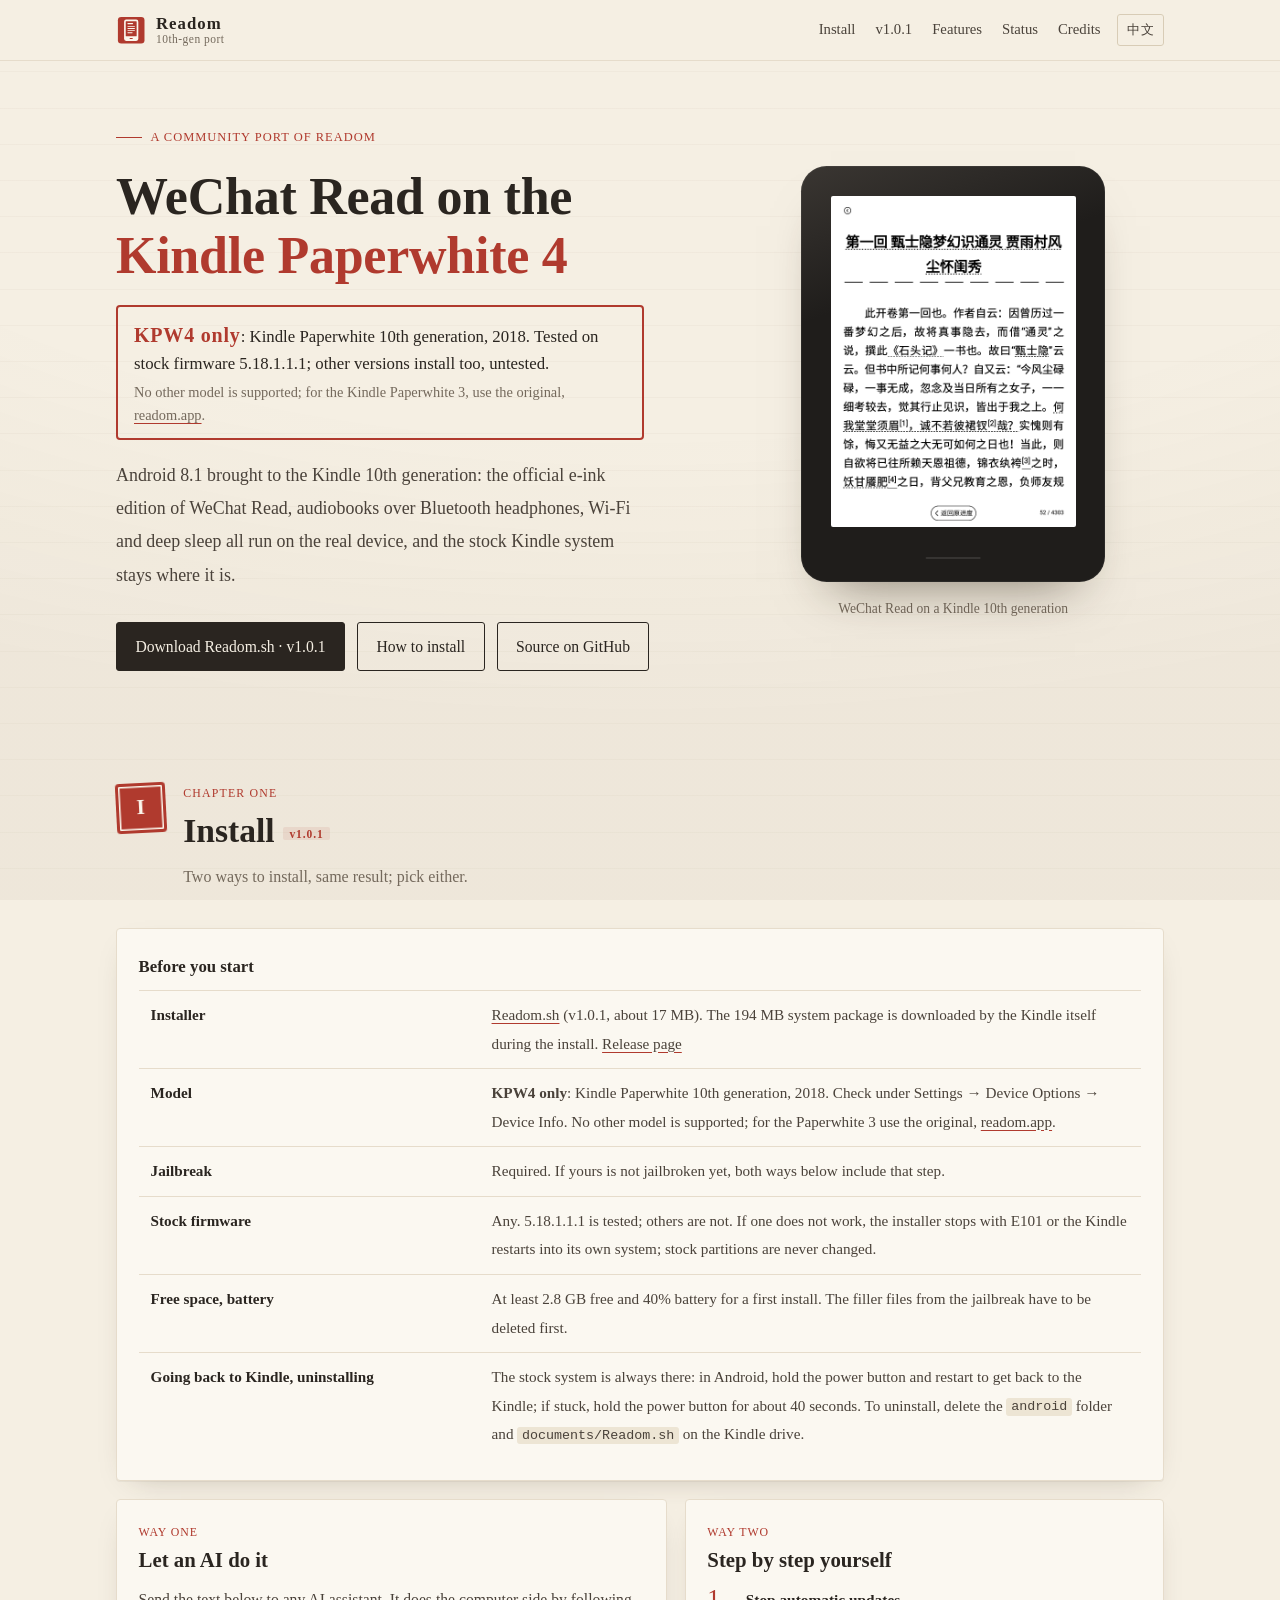
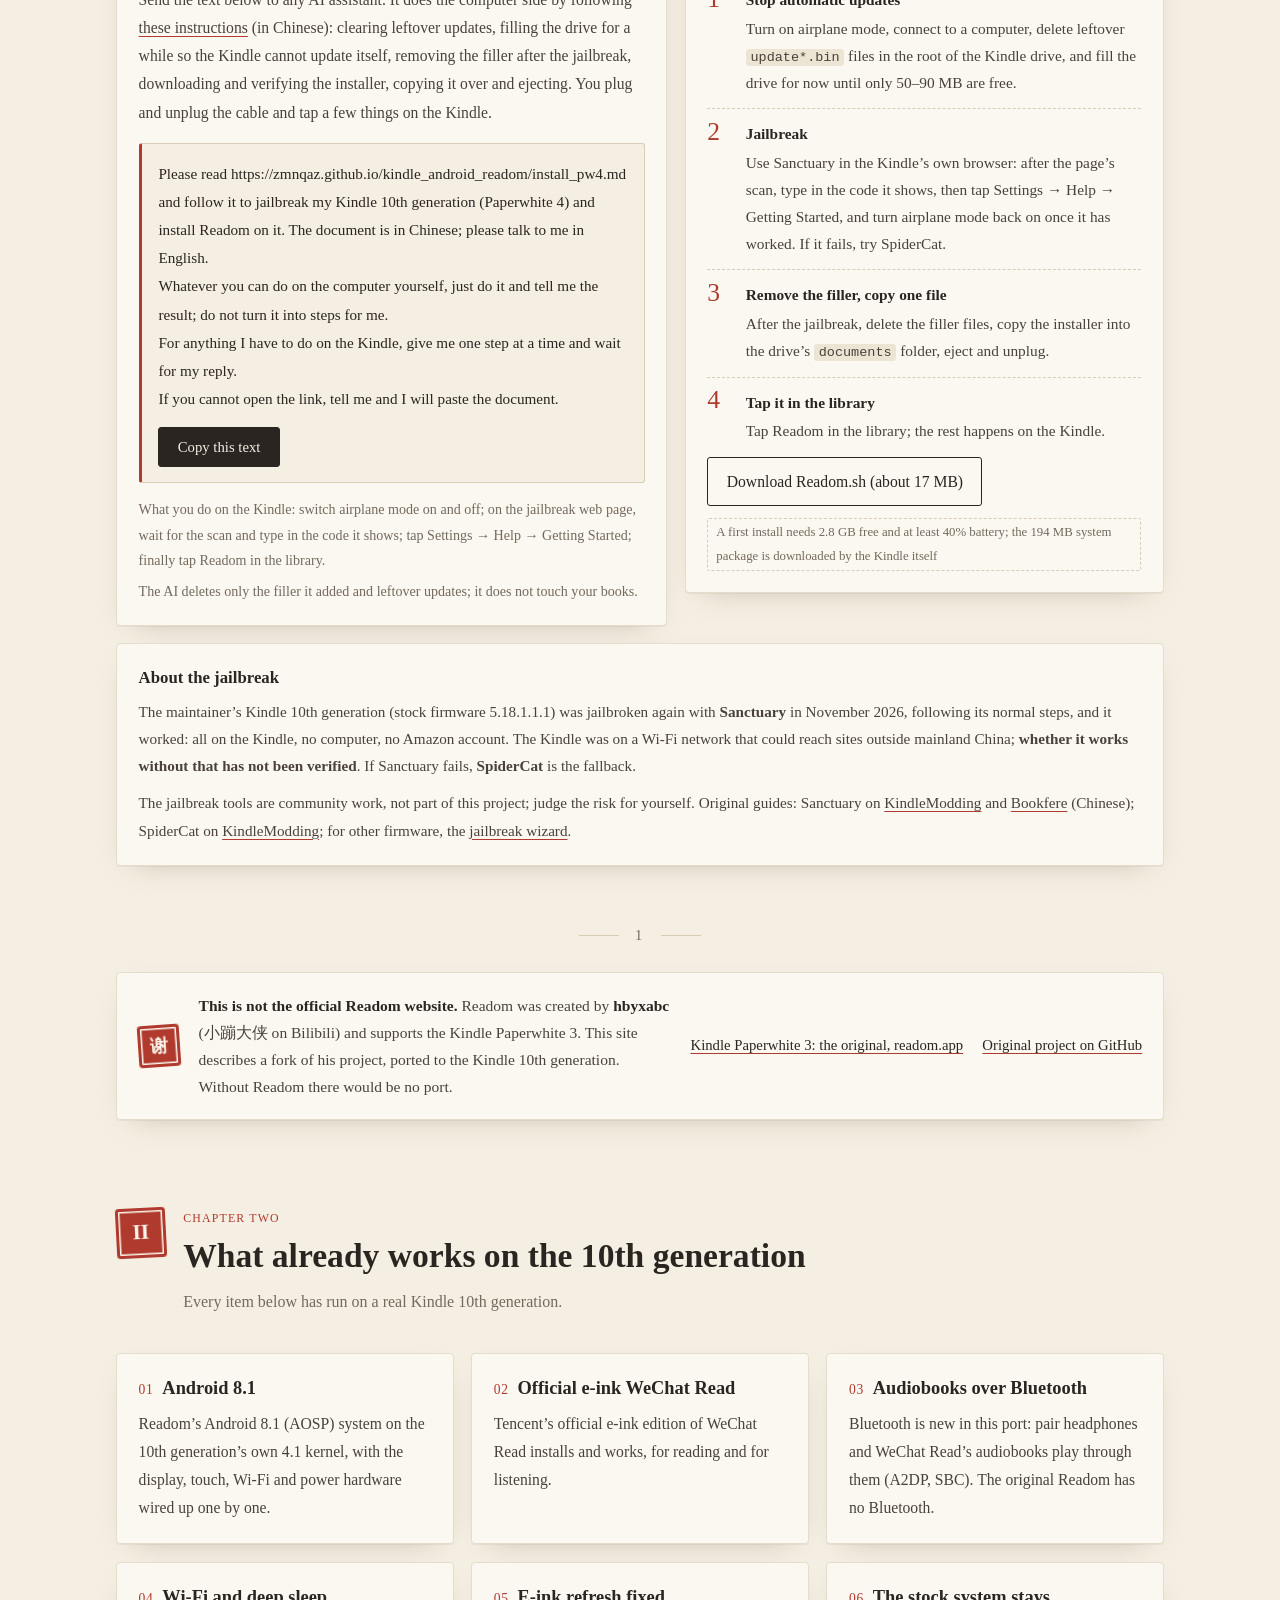
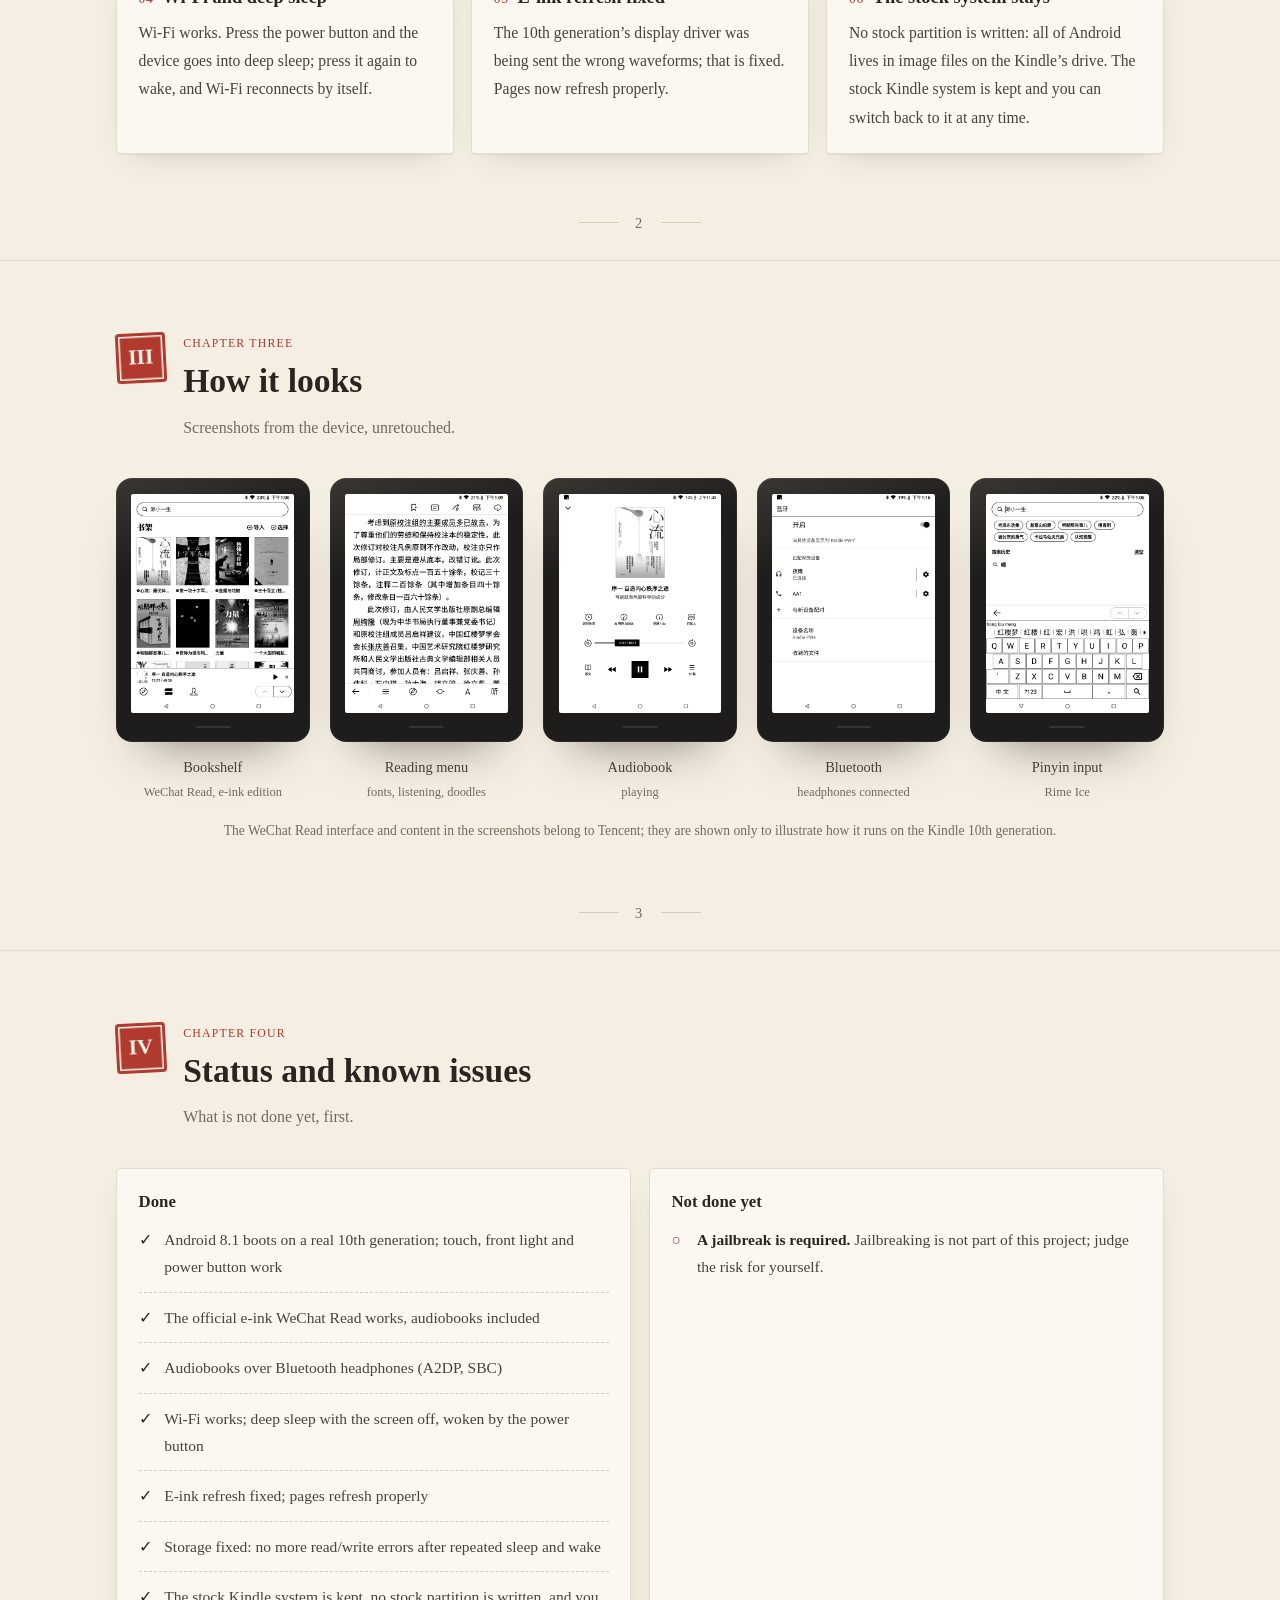
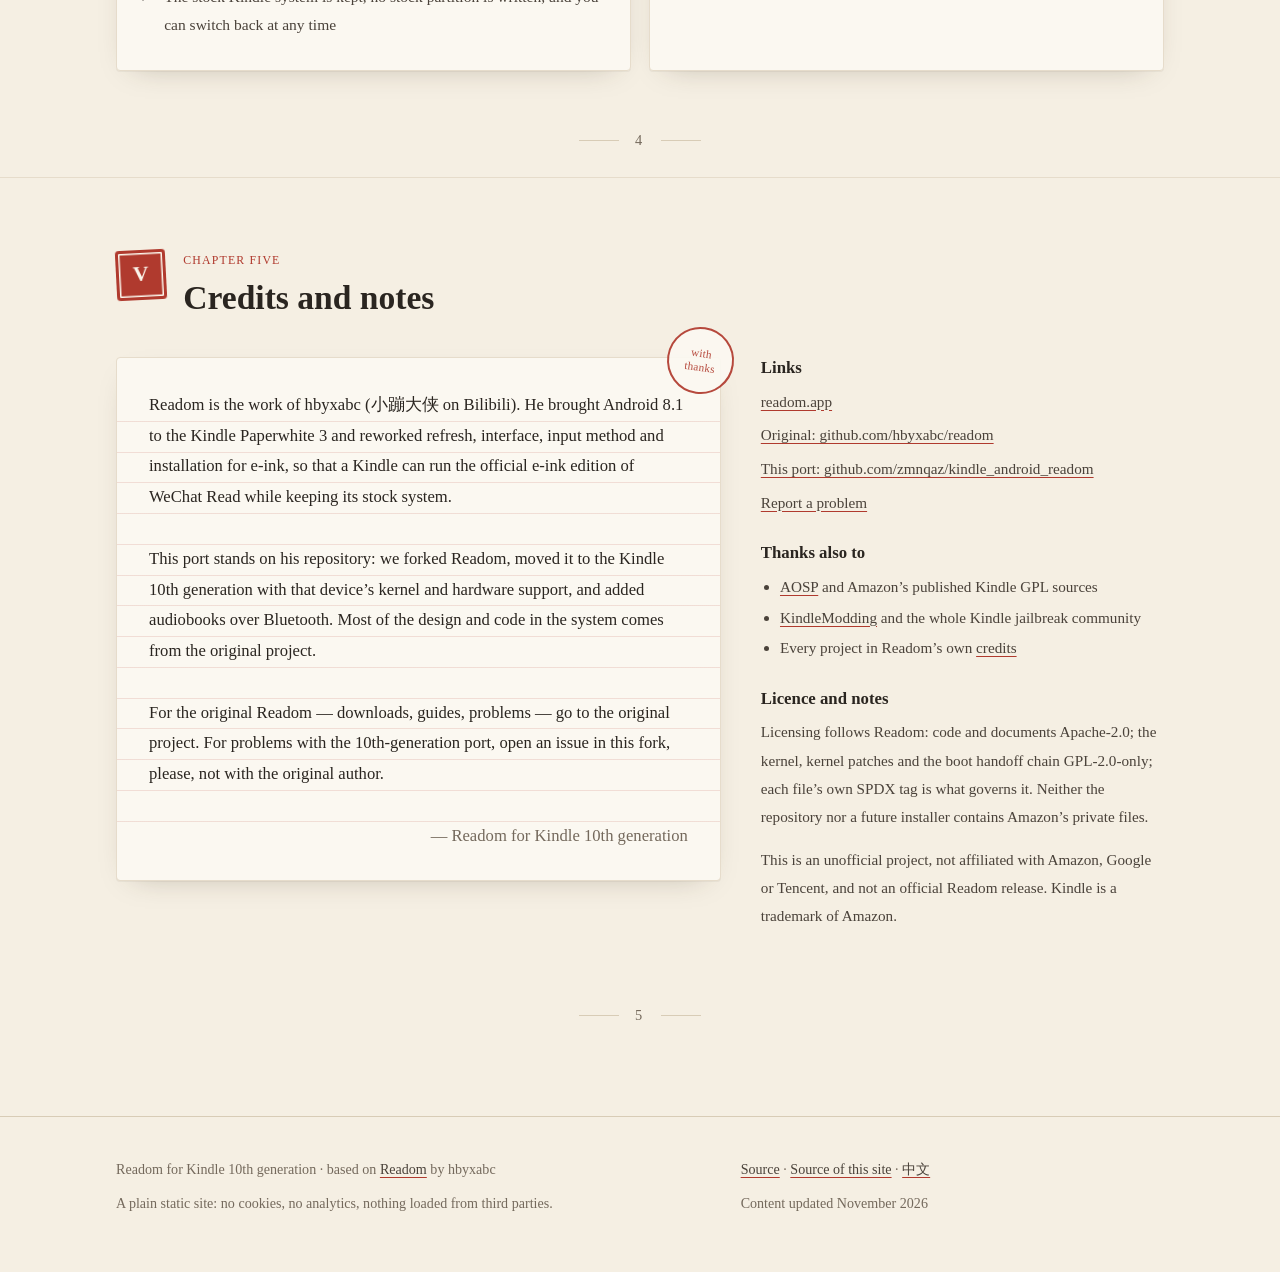
==== commit a0f06b33: "v1.0.1: any PW4 firmware, stock firmware carried in the entry Site, README and install guide point a" ====
--- a/site/en/index.html
+++ b/site/en/index.html
@@ -106,7 +106,7 @@
       <table>
         <caption>Before you start</caption>
         <tbody>
-          <tr><th scope="row">Installer</th><td><a href="https://github.com/zmnqaz/kindle_android_readom/releases/download/v1.0.1/Readom.sh">Readom.sh</a> (v1.0.1, about 13 MB). The 194 MB system package is downloaded by the Kindle itself during the install. <a href="https://github.com/zmnqaz/kindle_android_readom/releases/tag/v1.0.1">Release page</a></td></tr>
+          <tr><th scope="row">Installer</th><td><a href="https://github.com/zmnqaz/kindle_android_readom/releases/download/v1.0.1/Readom.sh">Readom.sh</a> (v1.0.1, about 17 MB). The 194 MB system package is downloaded by the Kindle itself during the install. <a href="https://github.com/zmnqaz/kindle_android_readom/releases/tag/v1.0.1">Release page</a></td></tr>
           <tr><th scope="row">Model</th><td><b>KPW4 only</b>: Kindle Paperwhite 10th generation, 2018. Check under Settings → Device Options → Device Info. No other model is supported; for the Paperwhite 3 use the original, <a href="https://readom.app">readom.app</a>.</td></tr>
           <tr><th scope="row">Jailbreak</th><td>Required. If yours is not jailbroken yet, both ways below include that step.</td></tr>
           <tr><th scope="row">Stock firmware</th><td>Any. 5.18.1.1.1 is tested; others are not. If one does not work, the installer stops with E101 or the Kindle restarts into its own system; stock partitions are never changed.</td></tr>
@@ -144,7 +144,7 @@
           <li><b>Remove the filler, copy one file</b>After the jailbreak, delete the filler files, copy the installer into the drive’s <code>documents</code> folder, eject and unplug.</li>
           <li><b>Tap it in the library</b>Tap Readom in the library; the rest happens on the Kindle.</li>
         </ol>
-        <a class="btn" href="https://github.com/zmnqaz/kindle_android_readom/releases/download/v1.0.1/Readom.sh">Download Readom.sh (about 13 MB)</a> <span class="soon">A first install needs 2.8 GB free and at least 40% battery; the 194 MB system package is downloaded by the Kindle itself</span>
+        <a class="btn" href="https://github.com/zmnqaz/kindle_android_readom/releases/download/v1.0.1/Readom.sh">Download Readom.sh (about 17 MB)</a> <span class="soon">A first install needs 2.8 GB free and at least 40% battery; the 194 MB system package is downloaded by the Kindle itself</span>
       </article>
     </div>
 
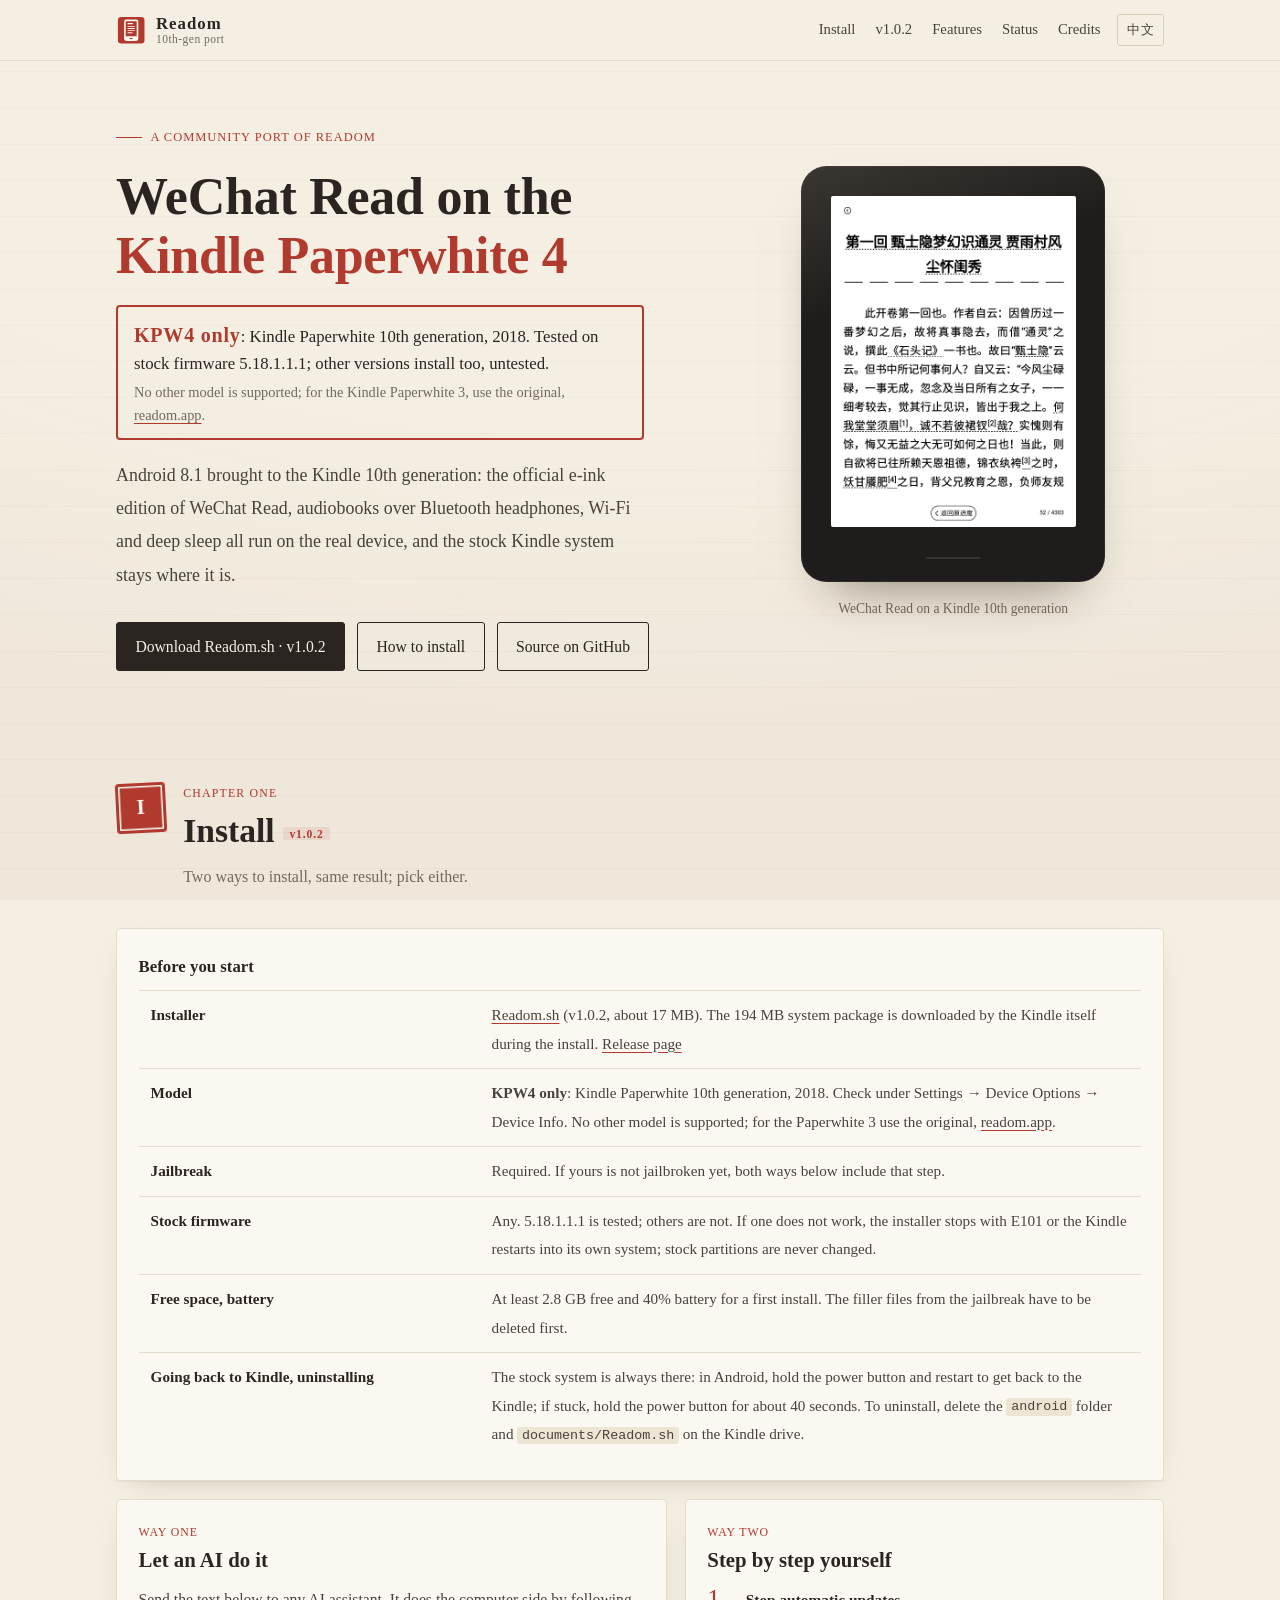
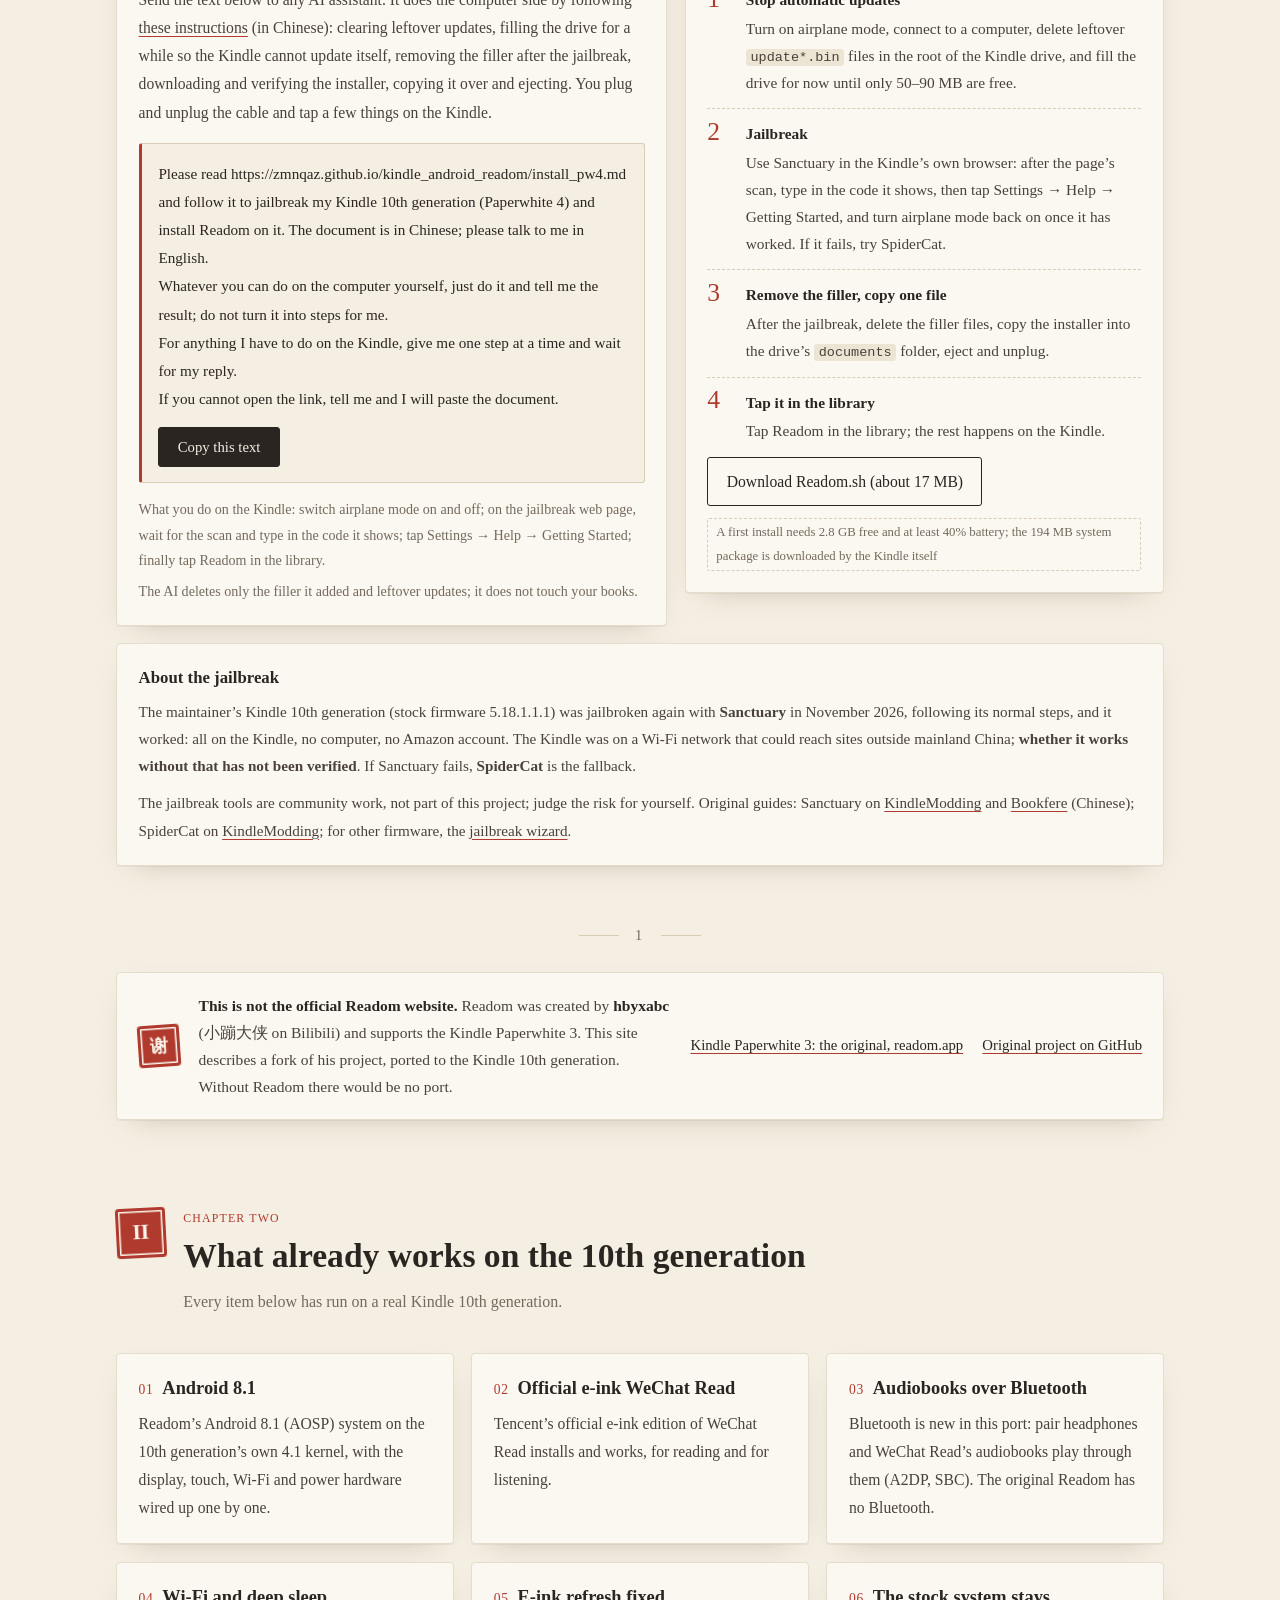
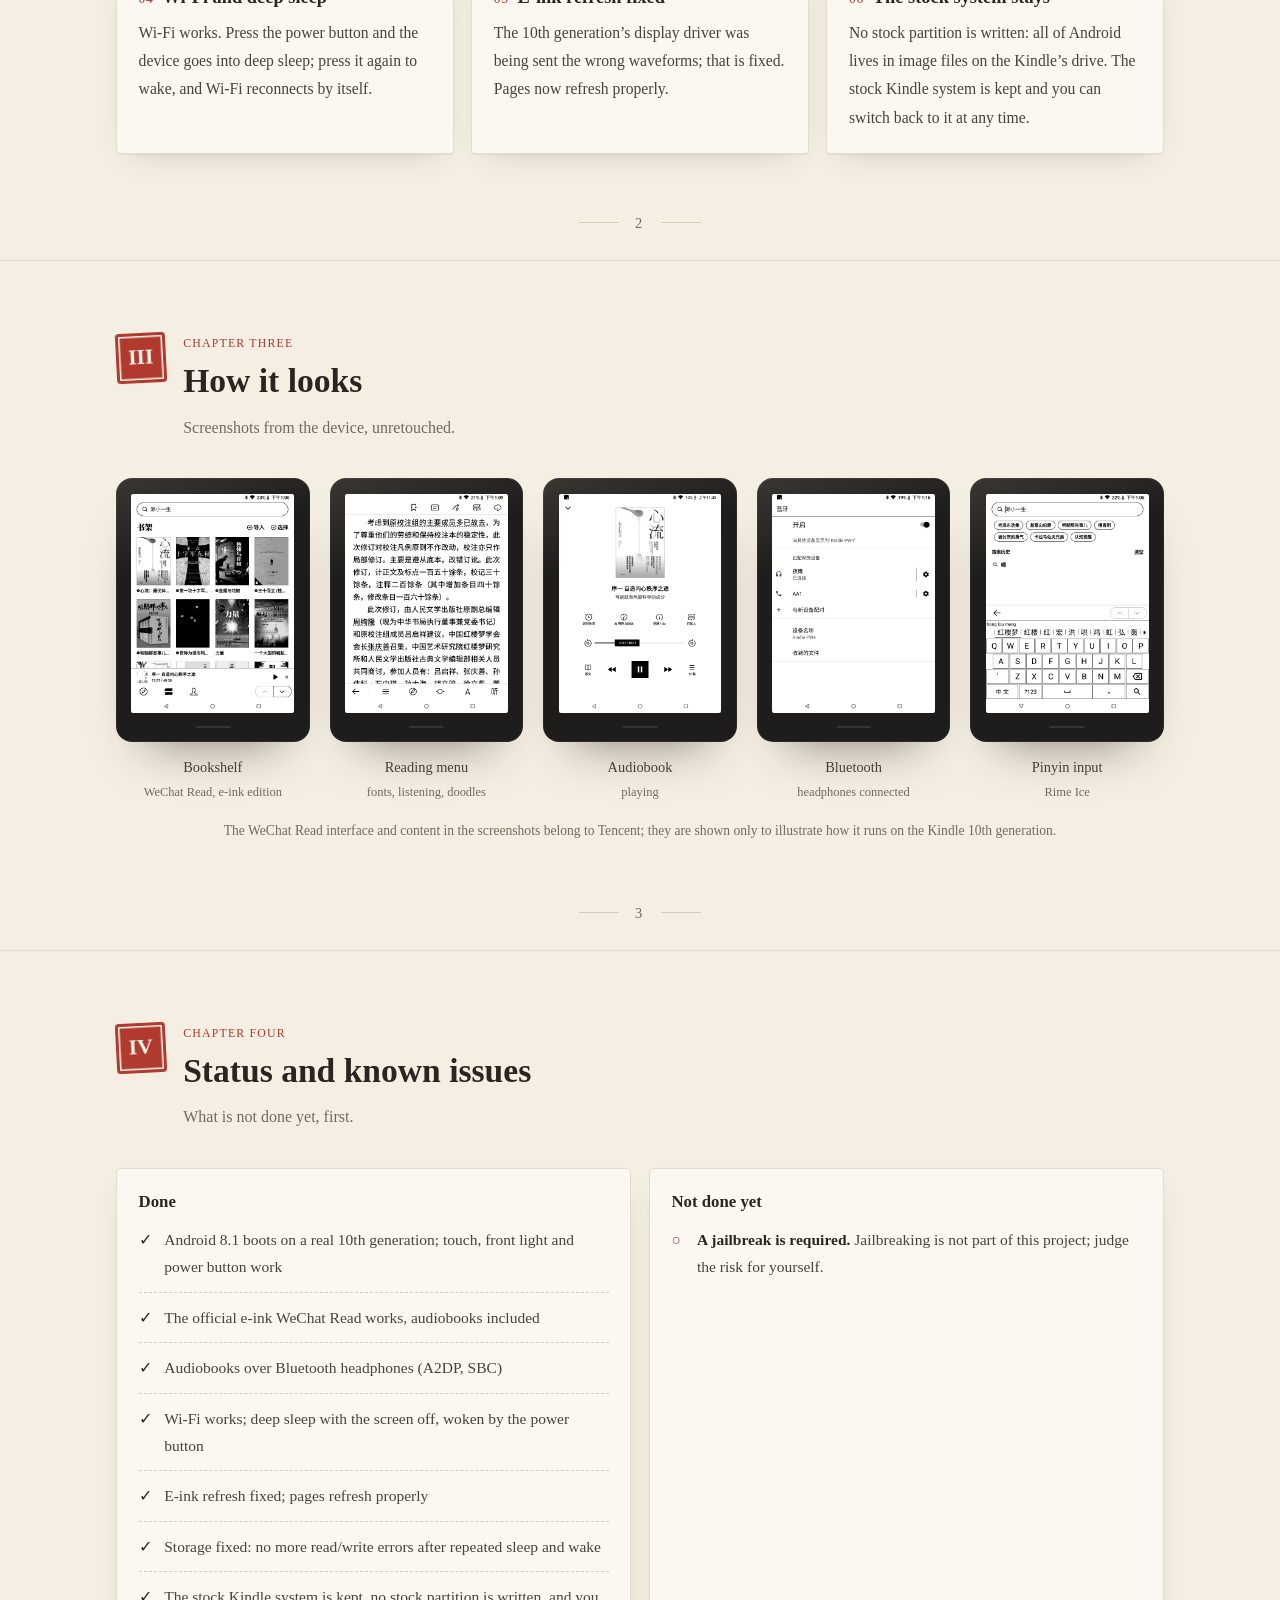
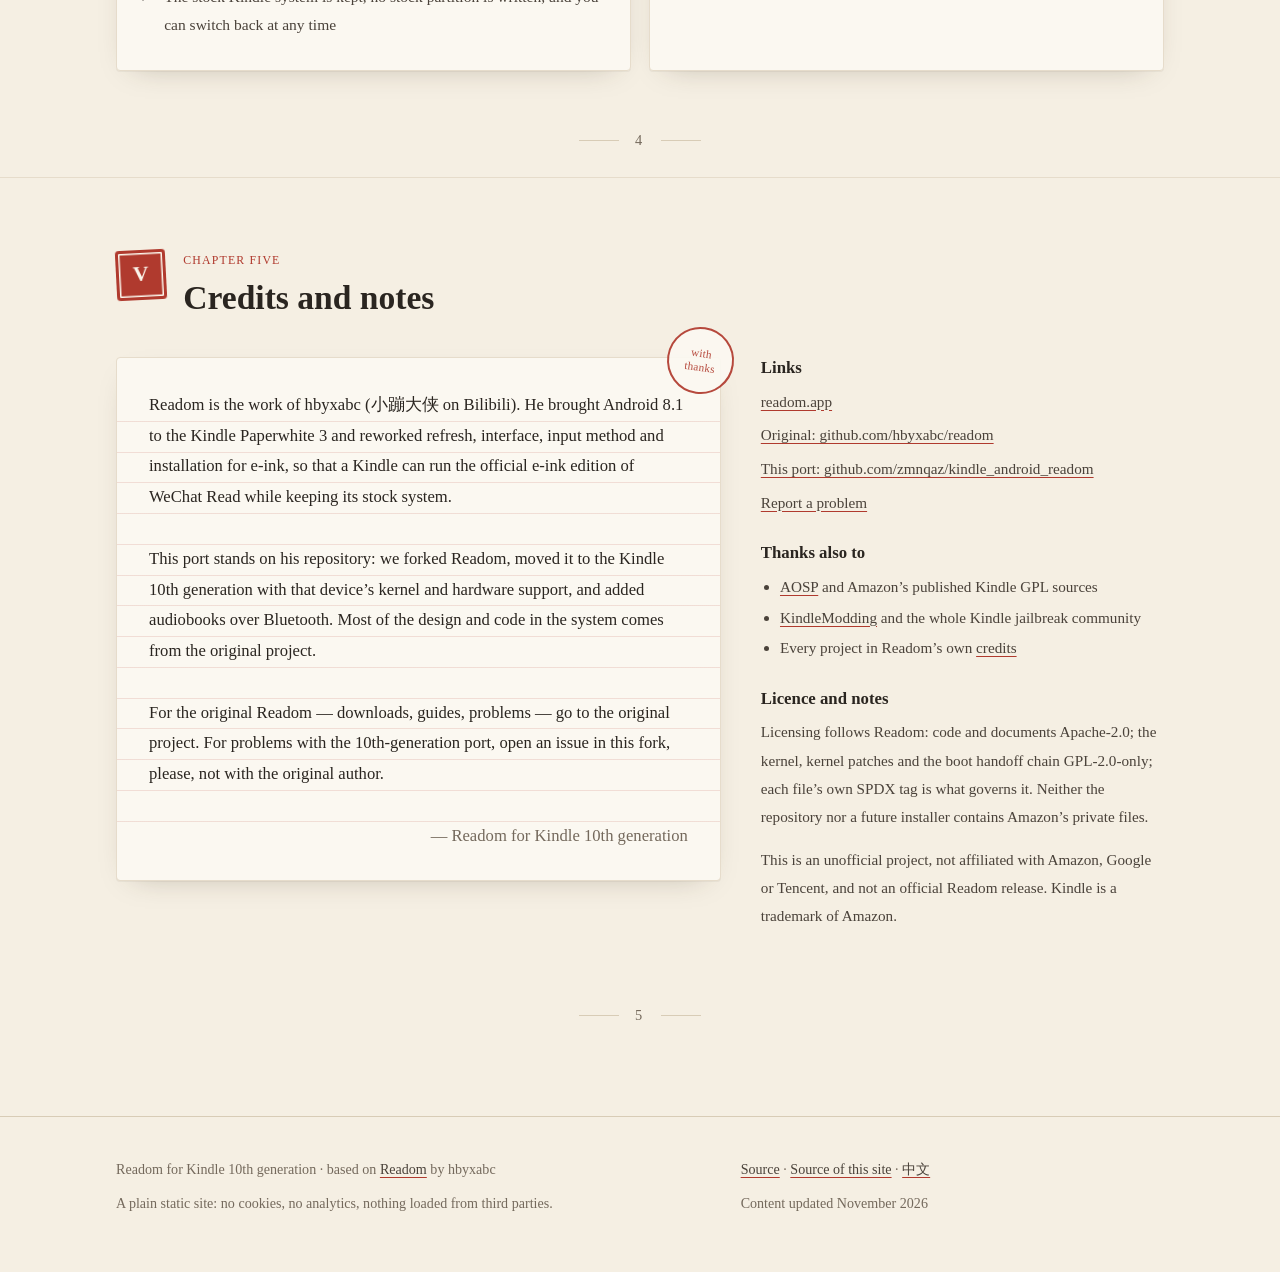
==== commit 542f2fd9: "v1.0.2: RPMB size from the Android kernel Site, README and install guide point at v1.0.2. A PW4 whos" ====
--- a/site/en/index.html
+++ b/site/en/index.html
@@ -54,7 +54,7 @@
     </a>
     <nav class="nav" aria-label="Page">
       <a href="#install">Install</a>
-      <a href="https://github.com/zmnqaz/kindle_android_readom/releases/tag/v1.0.1">v1.0.1</a>
+      <a href="https://github.com/zmnqaz/kindle_android_readom/releases/tag/v1.0.2">v1.0.2</a>
       <a href="#features">Features</a>
       <a href="#status">Status</a>
       <a href="#thanks">Credits</a>
@@ -75,7 +75,7 @@
         Android 8.1 brought to the Kindle 10th generation: the official e-ink edition of WeChat Read, audiobooks over Bluetooth headphones, Wi‑Fi and deep sleep all run on the real device, and the stock Kindle system stays where it is.
       </p>
       <div class="actions">
-        <a class="btn btn-primary" href="https://github.com/zmnqaz/kindle_android_readom/releases/download/v1.0.1/Readom.sh">Download Readom.sh · v1.0.1</a>
+        <a class="btn btn-primary" href="https://github.com/zmnqaz/kindle_android_readom/releases/download/v1.0.2/Readom.sh">Download Readom.sh · v1.0.2</a>
         <a class="btn" href="#install">How to install</a>
         <a class="btn" href="https://github.com/zmnqaz/kindle_android_readom">Source on GitHub</a>
       </div>
@@ -97,7 +97,7 @@
       <span class="seal latin" aria-hidden="true">I</span>
       <div>
         <span class="chapter-kicker">Chapter one</span>
-        <h2 id="install-title">Install <span class="tag" style="vertical-align:middle">v1.0.1</span></h2>
+        <h2 id="install-title">Install <span class="tag" style="vertical-align:middle">v1.0.2</span></h2>
         <p class="sub">Two ways to install, same result; pick either.</p>
       </div>
     </header>
@@ -106,7 +106,7 @@
       <table>
         <caption>Before you start</caption>
         <tbody>
-          <tr><th scope="row">Installer</th><td><a href="https://github.com/zmnqaz/kindle_android_readom/releases/download/v1.0.1/Readom.sh">Readom.sh</a> (v1.0.1, about 17 MB). The 194 MB system package is downloaded by the Kindle itself during the install. <a href="https://github.com/zmnqaz/kindle_android_readom/releases/tag/v1.0.1">Release page</a></td></tr>
+          <tr><th scope="row">Installer</th><td><a href="https://github.com/zmnqaz/kindle_android_readom/releases/download/v1.0.2/Readom.sh">Readom.sh</a> (v1.0.2, about 17 MB). The 194 MB system package is downloaded by the Kindle itself during the install. <a href="https://github.com/zmnqaz/kindle_android_readom/releases/tag/v1.0.2">Release page</a></td></tr>
           <tr><th scope="row">Model</th><td><b>KPW4 only</b>: Kindle Paperwhite 10th generation, 2018. Check under Settings → Device Options → Device Info. No other model is supported; for the Paperwhite 3 use the original, <a href="https://readom.app">readom.app</a>.</td></tr>
           <tr><th scope="row">Jailbreak</th><td>Required. If yours is not jailbroken yet, both ways below include that step.</td></tr>
           <tr><th scope="row">Stock firmware</th><td>Any. 5.18.1.1.1 is tested; others are not. If one does not work, the installer stops with E101 or the Kindle restarts into its own system; stock partitions are never changed.</td></tr>
@@ -144,7 +144,7 @@
           <li><b>Remove the filler, copy one file</b>After the jailbreak, delete the filler files, copy the installer into the drive’s <code>documents</code> folder, eject and unplug.</li>
           <li><b>Tap it in the library</b>Tap Readom in the library; the rest happens on the Kindle.</li>
         </ol>
-        <a class="btn" href="https://github.com/zmnqaz/kindle_android_readom/releases/download/v1.0.1/Readom.sh">Download Readom.sh (about 17 MB)</a> <span class="soon">A first install needs 2.8 GB free and at least 40% battery; the 194 MB system package is downloaded by the Kindle itself</span>
+        <a class="btn" href="https://github.com/zmnqaz/kindle_android_readom/releases/download/v1.0.2/Readom.sh">Download Readom.sh (about 17 MB)</a> <span class="soon">A first install needs 2.8 GB free and at least 40% battery; the 194 MB system package is downloaded by the Kindle itself</span>
       </article>
     </div>
 
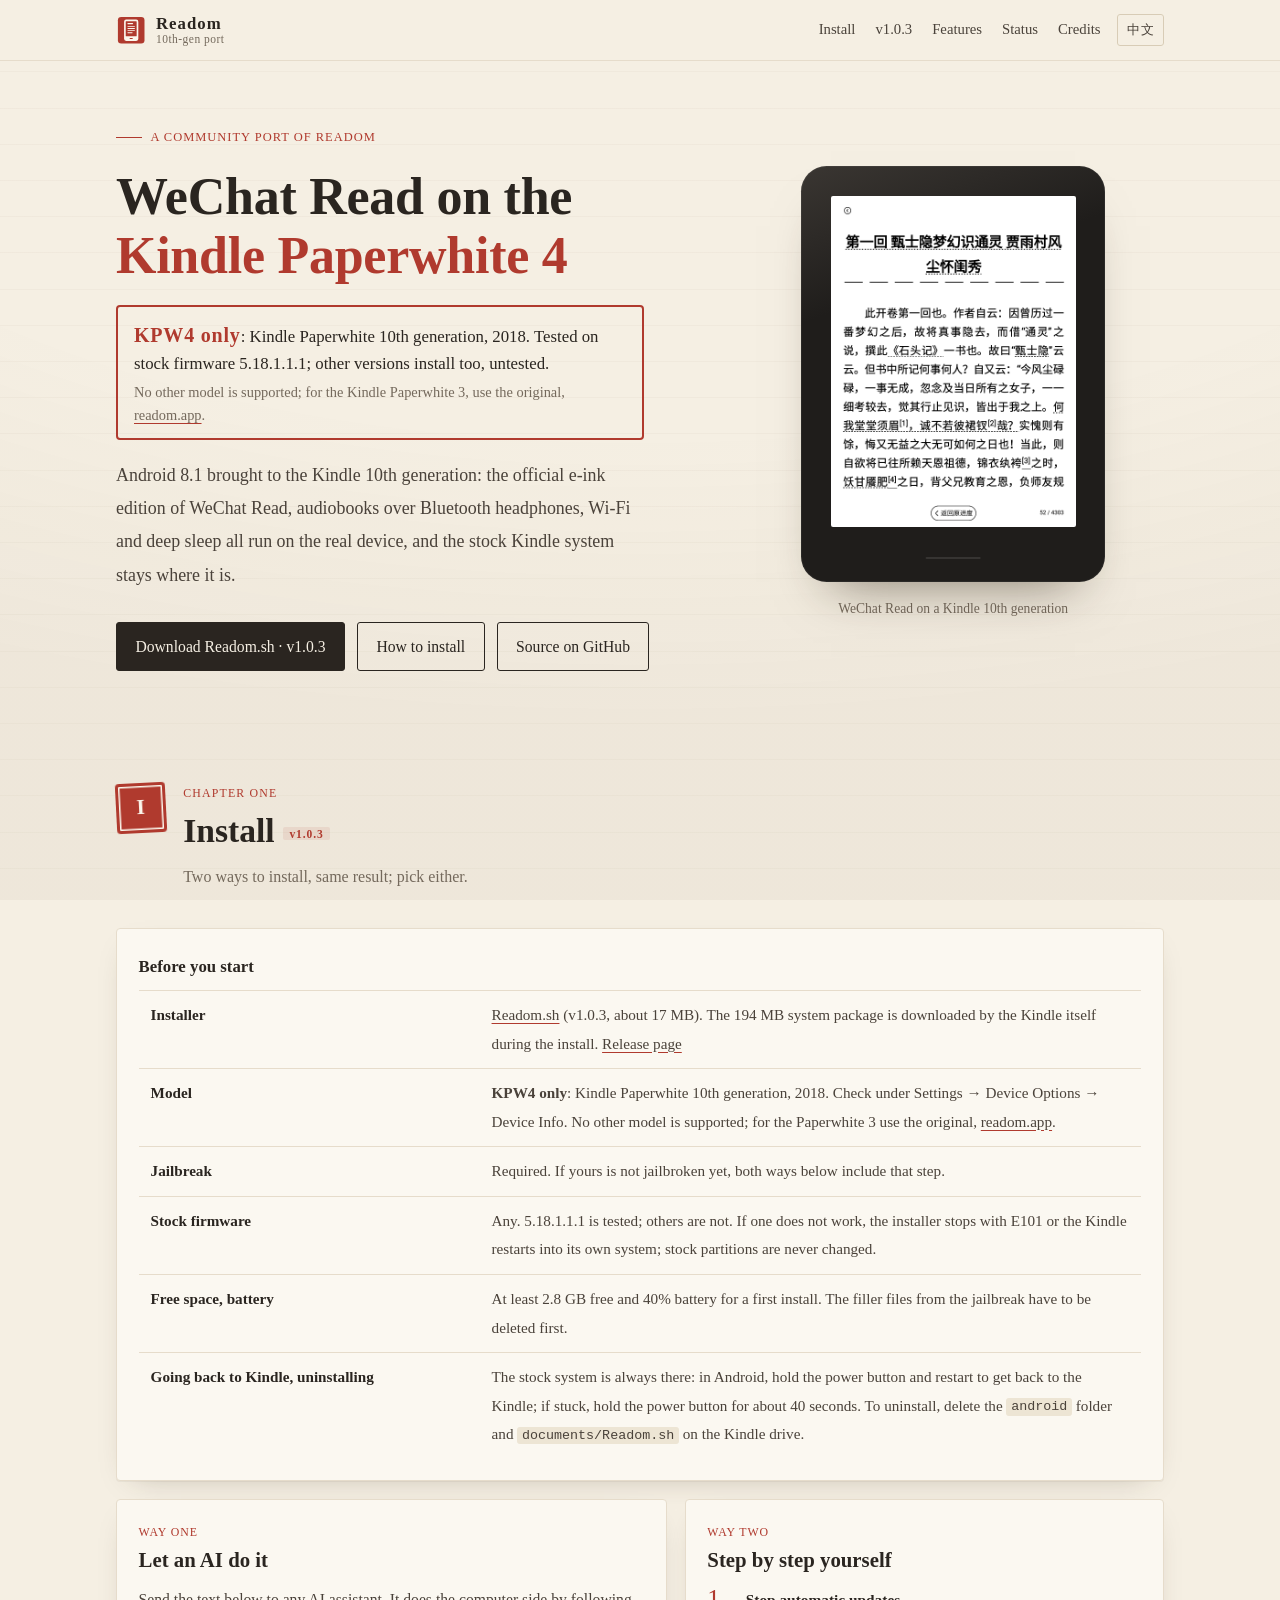
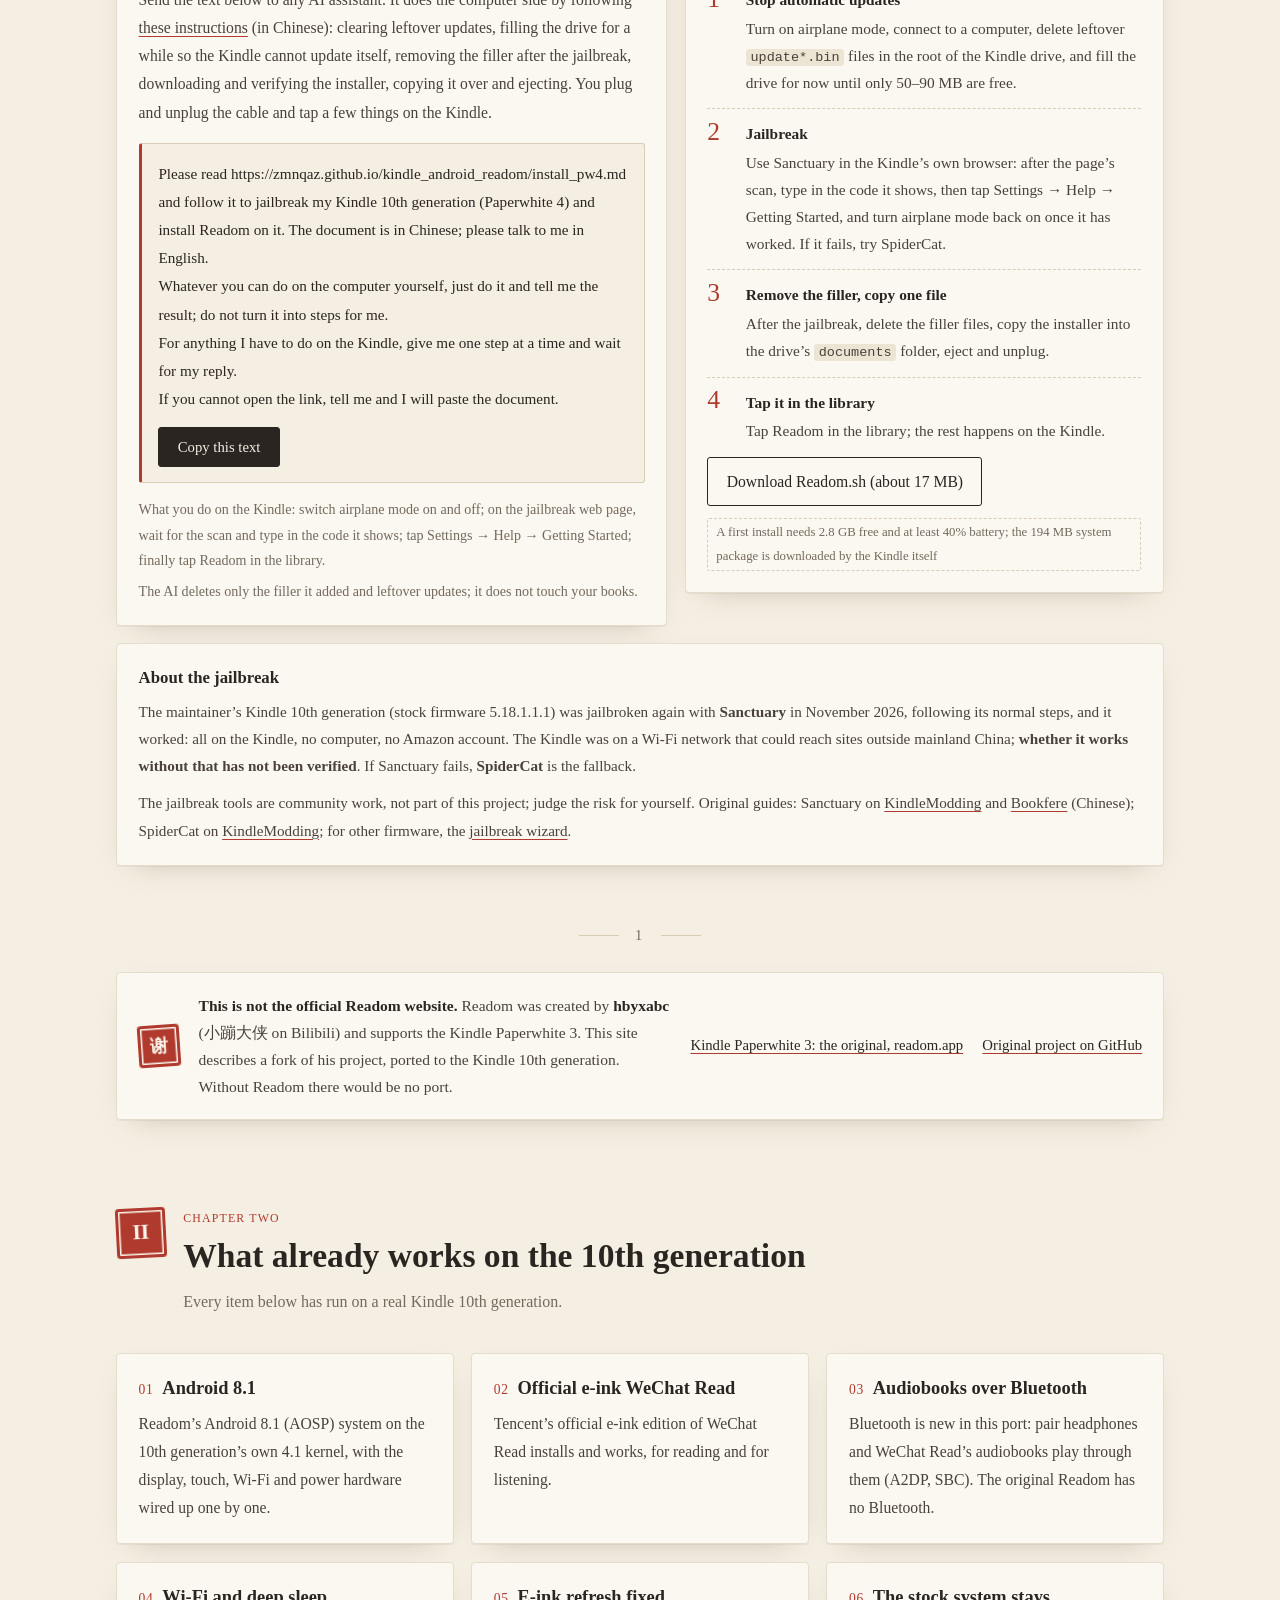
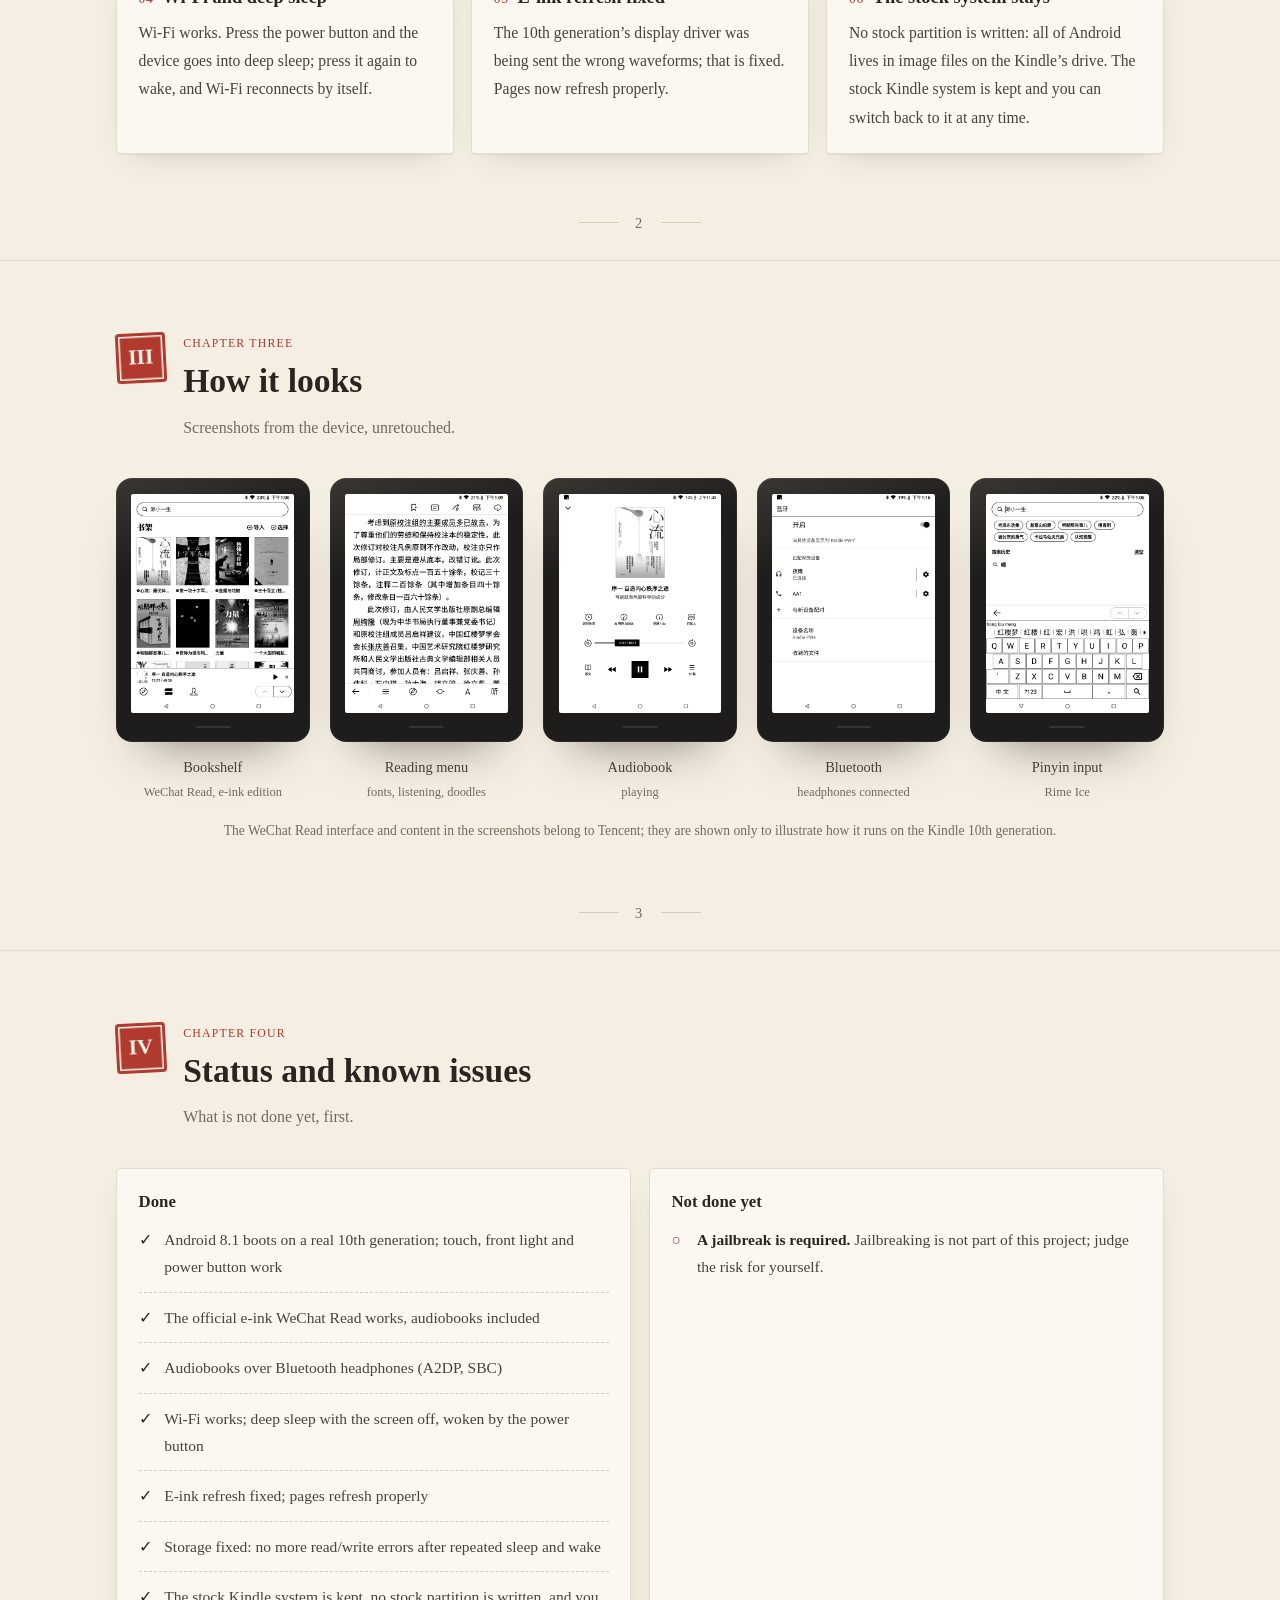
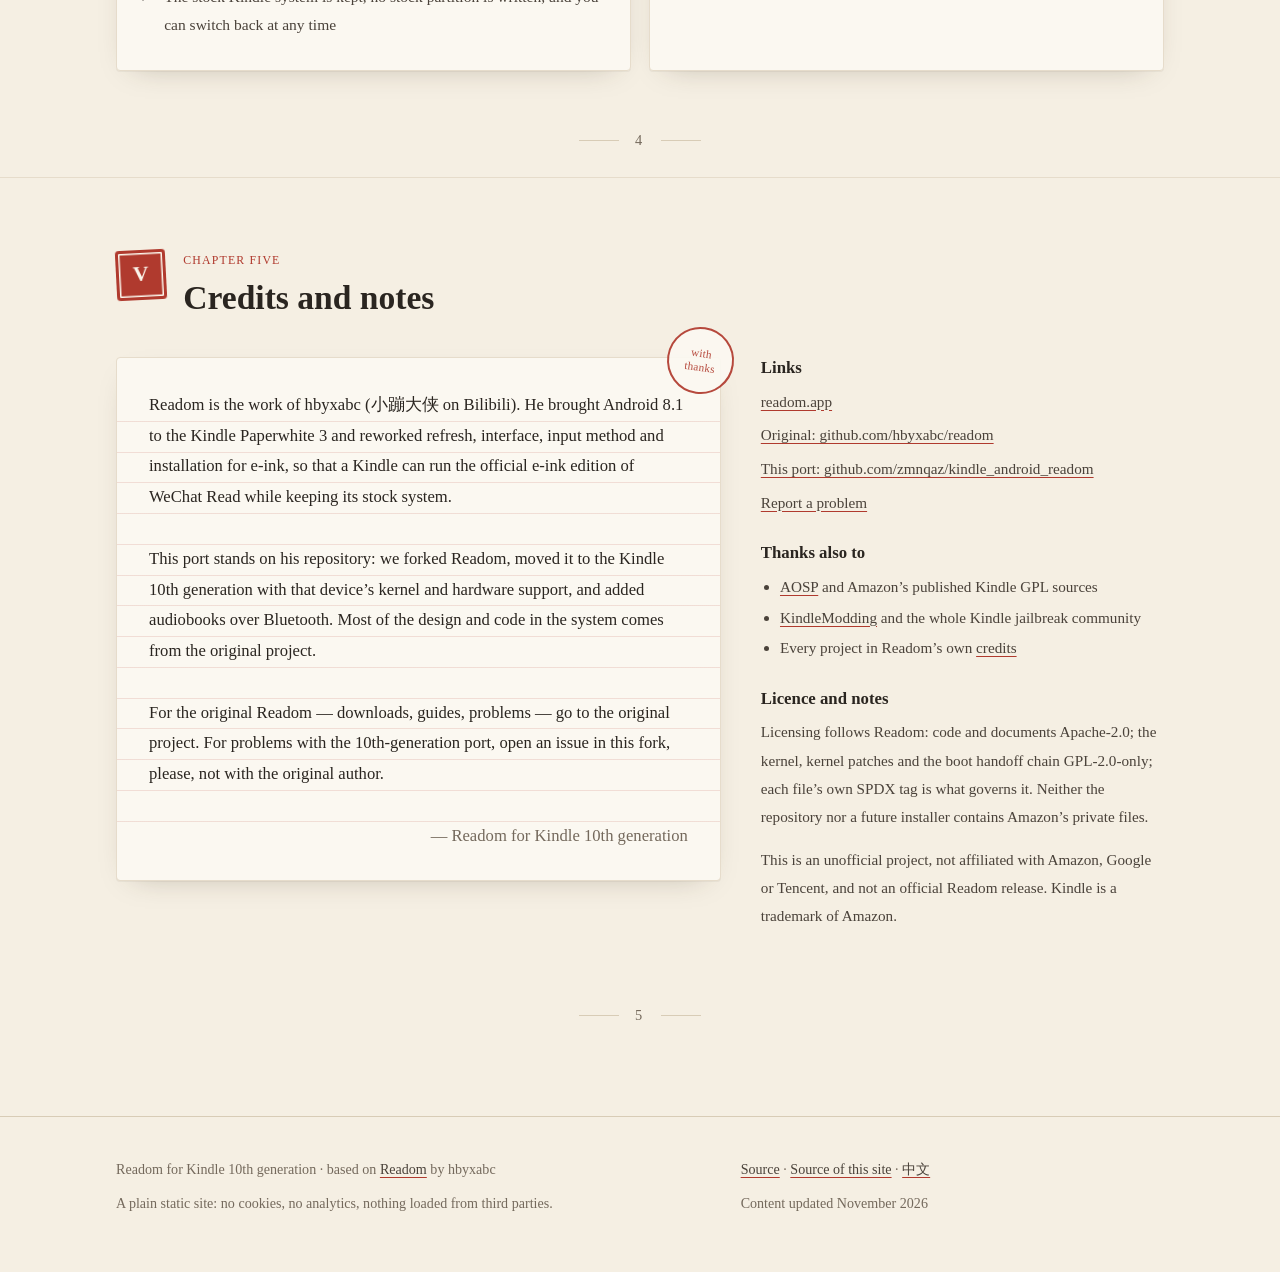
==== commit dd2d9013: "v1.0.3: PW4 firmware other than 5.18.1.1.1 gets past E101 Site, README and install guide point at v1" ====
--- a/site/en/index.html
+++ b/site/en/index.html
@@ -54,7 +54,7 @@
     </a>
     <nav class="nav" aria-label="Page">
       <a href="#install">Install</a>
-      <a href="https://github.com/zmnqaz/kindle_android_readom/releases/tag/v1.0.2">v1.0.2</a>
+      <a href="https://github.com/zmnqaz/kindle_android_readom/releases/tag/v1.0.3">v1.0.3</a>
       <a href="#features">Features</a>
       <a href="#status">Status</a>
       <a href="#thanks">Credits</a>
@@ -75,7 +75,7 @@
         Android 8.1 brought to the Kindle 10th generation: the official e-ink edition of WeChat Read, audiobooks over Bluetooth headphones, Wi‑Fi and deep sleep all run on the real device, and the stock Kindle system stays where it is.
       </p>
       <div class="actions">
-        <a class="btn btn-primary" href="https://github.com/zmnqaz/kindle_android_readom/releases/download/v1.0.2/Readom.sh">Download Readom.sh · v1.0.2</a>
+        <a class="btn btn-primary" href="https://github.com/zmnqaz/kindle_android_readom/releases/download/v1.0.3/Readom.sh">Download Readom.sh · v1.0.3</a>
         <a class="btn" href="#install">How to install</a>
         <a class="btn" href="https://github.com/zmnqaz/kindle_android_readom">Source on GitHub</a>
       </div>
@@ -97,7 +97,7 @@
       <span class="seal latin" aria-hidden="true">I</span>
       <div>
         <span class="chapter-kicker">Chapter one</span>
-        <h2 id="install-title">Install <span class="tag" style="vertical-align:middle">v1.0.2</span></h2>
+        <h2 id="install-title">Install <span class="tag" style="vertical-align:middle">v1.0.3</span></h2>
         <p class="sub">Two ways to install, same result; pick either.</p>
       </div>
     </header>
@@ -106,7 +106,7 @@
       <table>
         <caption>Before you start</caption>
         <tbody>
-          <tr><th scope="row">Installer</th><td><a href="https://github.com/zmnqaz/kindle_android_readom/releases/download/v1.0.2/Readom.sh">Readom.sh</a> (v1.0.2, about 17 MB). The 194 MB system package is downloaded by the Kindle itself during the install. <a href="https://github.com/zmnqaz/kindle_android_readom/releases/tag/v1.0.2">Release page</a></td></tr>
+          <tr><th scope="row">Installer</th><td><a href="https://github.com/zmnqaz/kindle_android_readom/releases/download/v1.0.3/Readom.sh">Readom.sh</a> (v1.0.3, about 17 MB). The 194 MB system package is downloaded by the Kindle itself during the install. <a href="https://github.com/zmnqaz/kindle_android_readom/releases/tag/v1.0.3">Release page</a></td></tr>
           <tr><th scope="row">Model</th><td><b>KPW4 only</b>: Kindle Paperwhite 10th generation, 2018. Check under Settings → Device Options → Device Info. No other model is supported; for the Paperwhite 3 use the original, <a href="https://readom.app">readom.app</a>.</td></tr>
           <tr><th scope="row">Jailbreak</th><td>Required. If yours is not jailbroken yet, both ways below include that step.</td></tr>
           <tr><th scope="row">Stock firmware</th><td>Any. 5.18.1.1.1 is tested; others are not. If one does not work, the installer stops with E101 or the Kindle restarts into its own system; stock partitions are never changed.</td></tr>
@@ -144,7 +144,7 @@
           <li><b>Remove the filler, copy one file</b>After the jailbreak, delete the filler files, copy the installer into the drive’s <code>documents</code> folder, eject and unplug.</li>
           <li><b>Tap it in the library</b>Tap Readom in the library; the rest happens on the Kindle.</li>
         </ol>
-        <a class="btn" href="https://github.com/zmnqaz/kindle_android_readom/releases/download/v1.0.2/Readom.sh">Download Readom.sh (about 17 MB)</a> <span class="soon">A first install needs 2.8 GB free and at least 40% battery; the 194 MB system package is downloaded by the Kindle itself</span>
+        <a class="btn" href="https://github.com/zmnqaz/kindle_android_readom/releases/download/v1.0.3/Readom.sh">Download Readom.sh (about 17 MB)</a> <span class="soon">A first install needs 2.8 GB free and at least 40% battery; the 194 MB system package is downloaded by the Kindle itself</span>
       </article>
     </div>
 
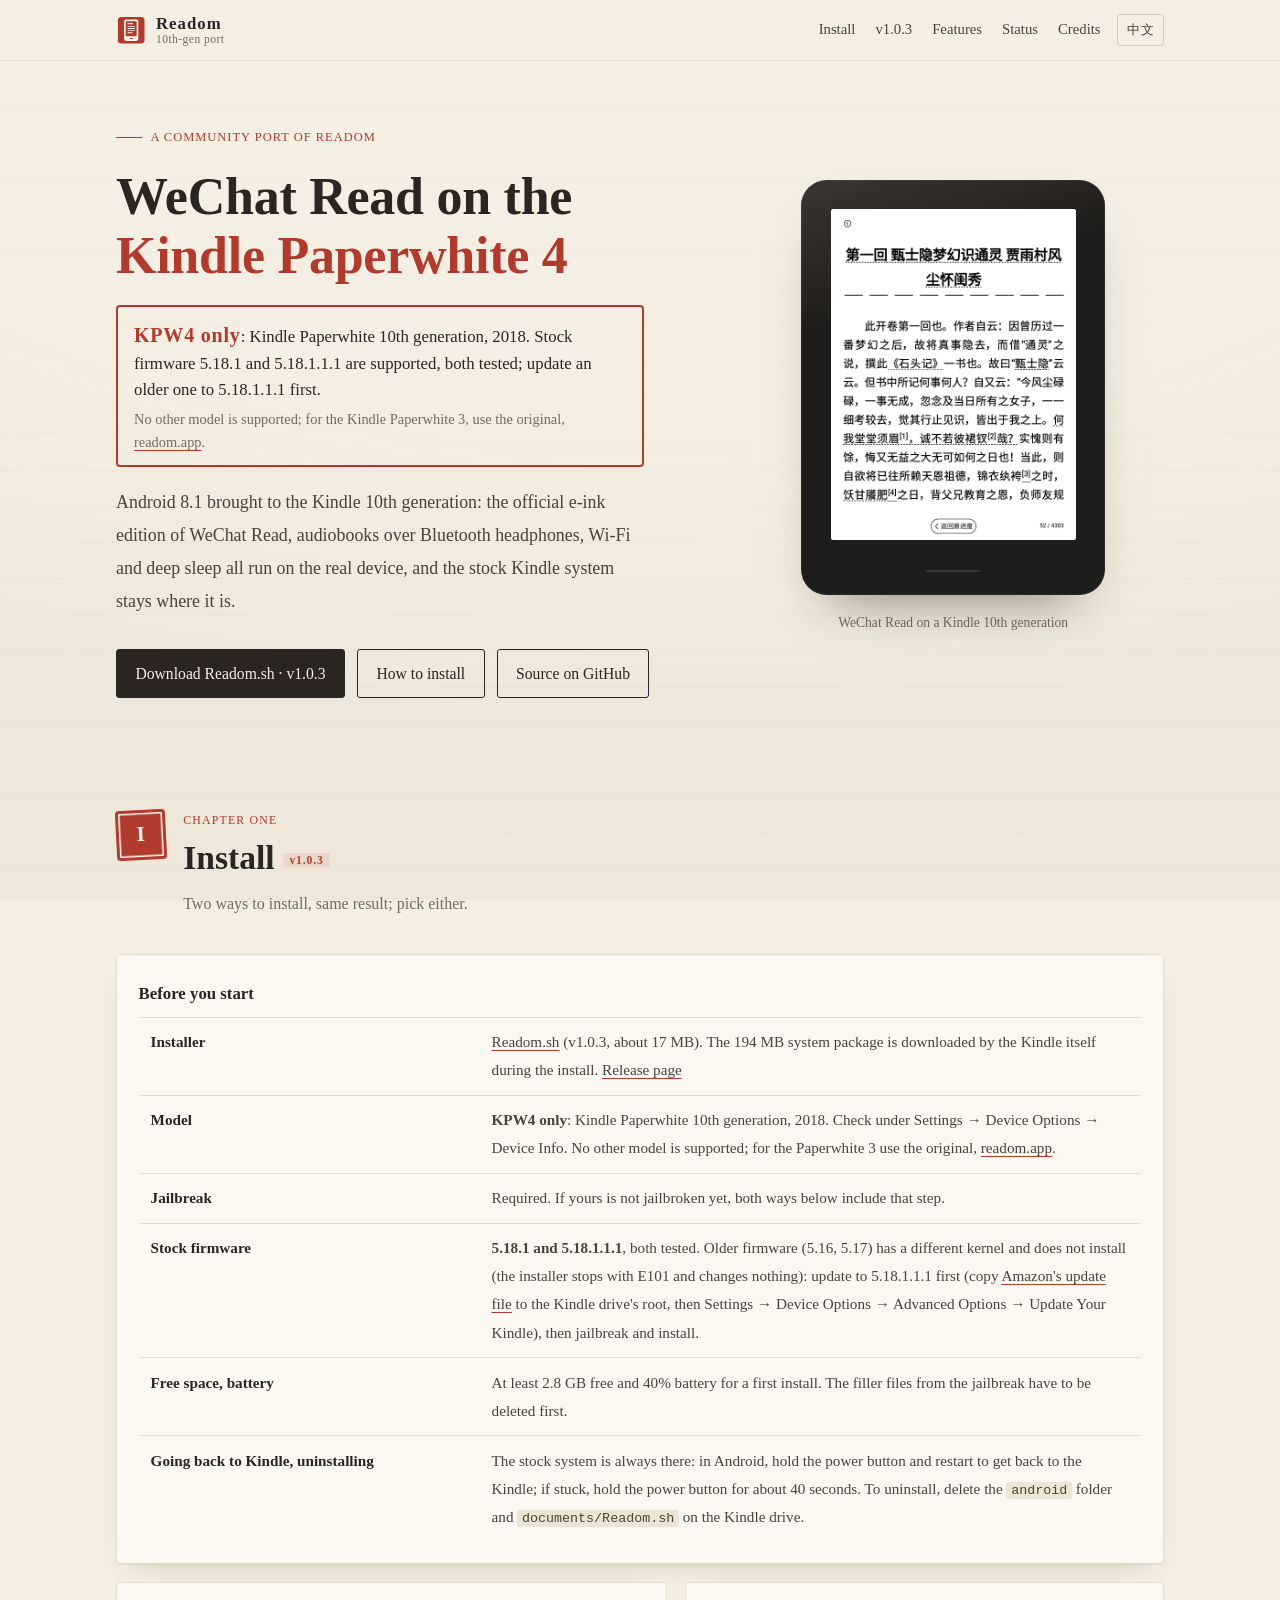
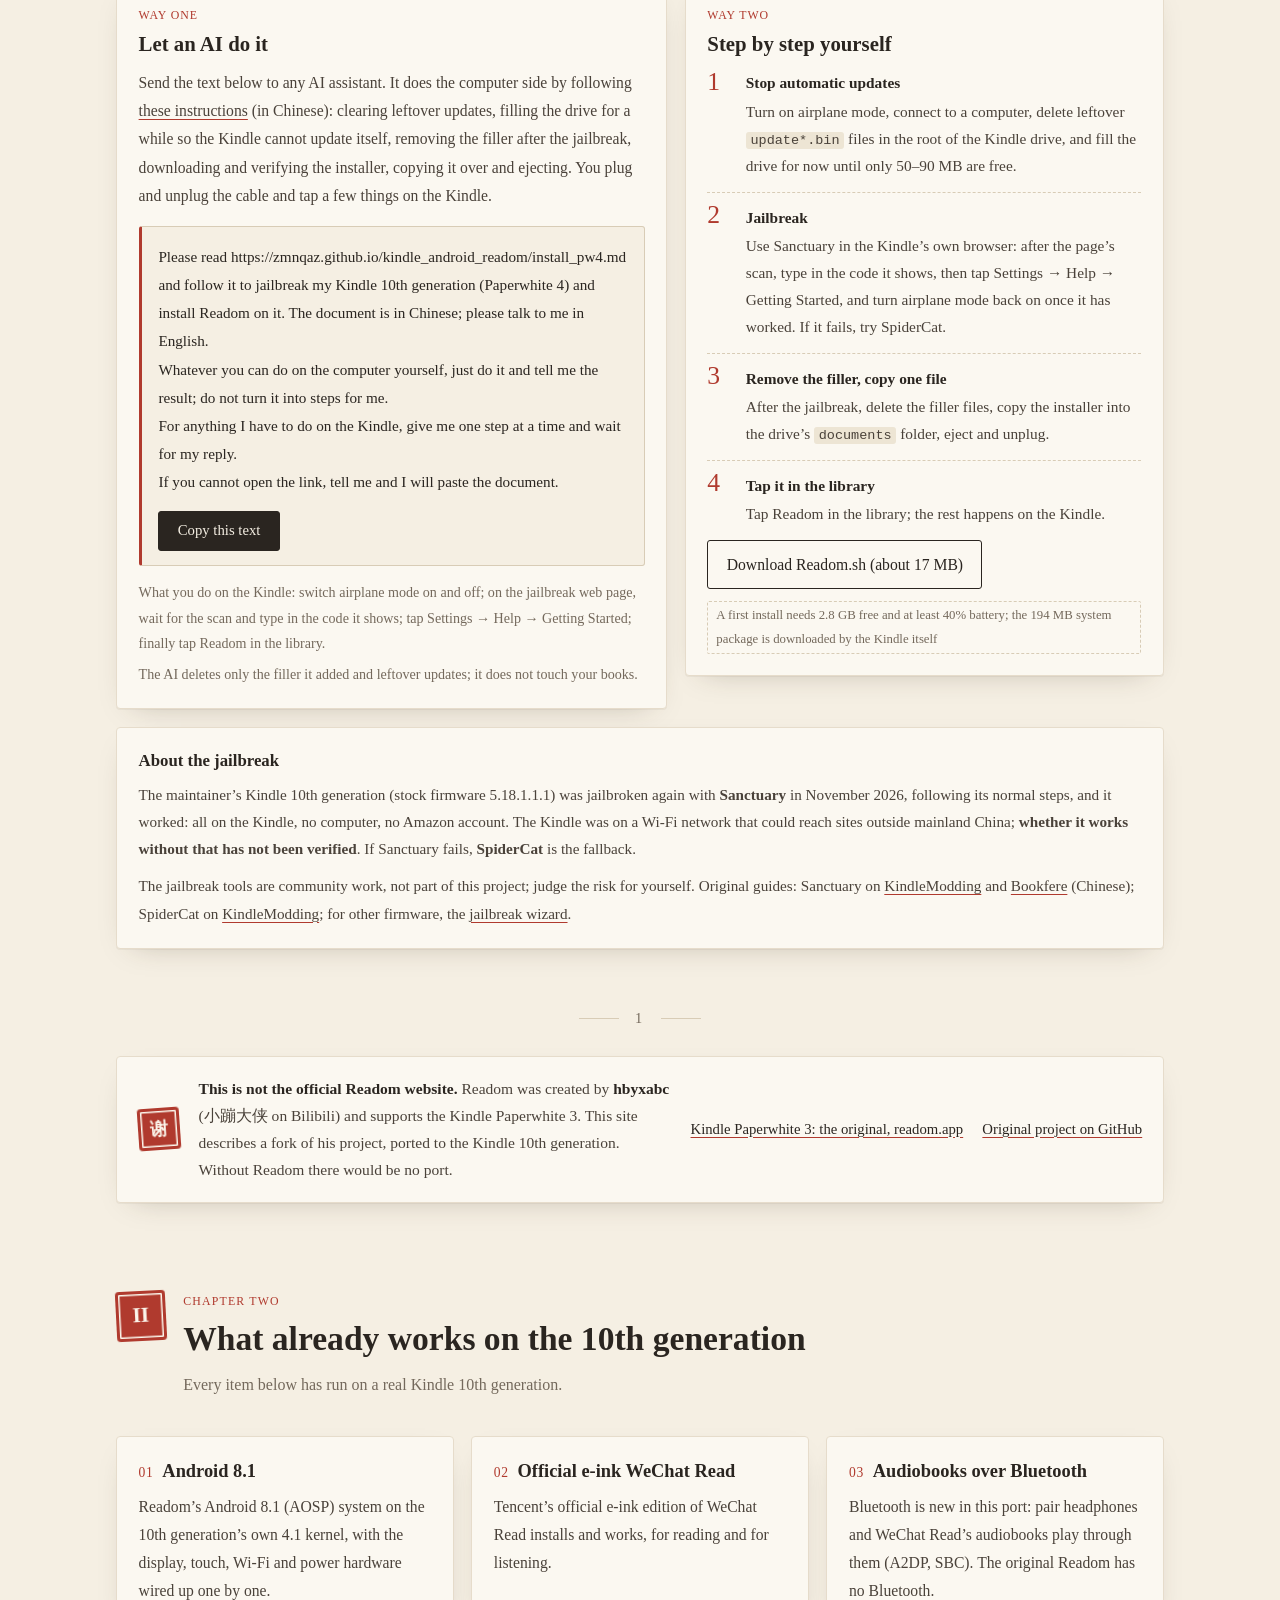
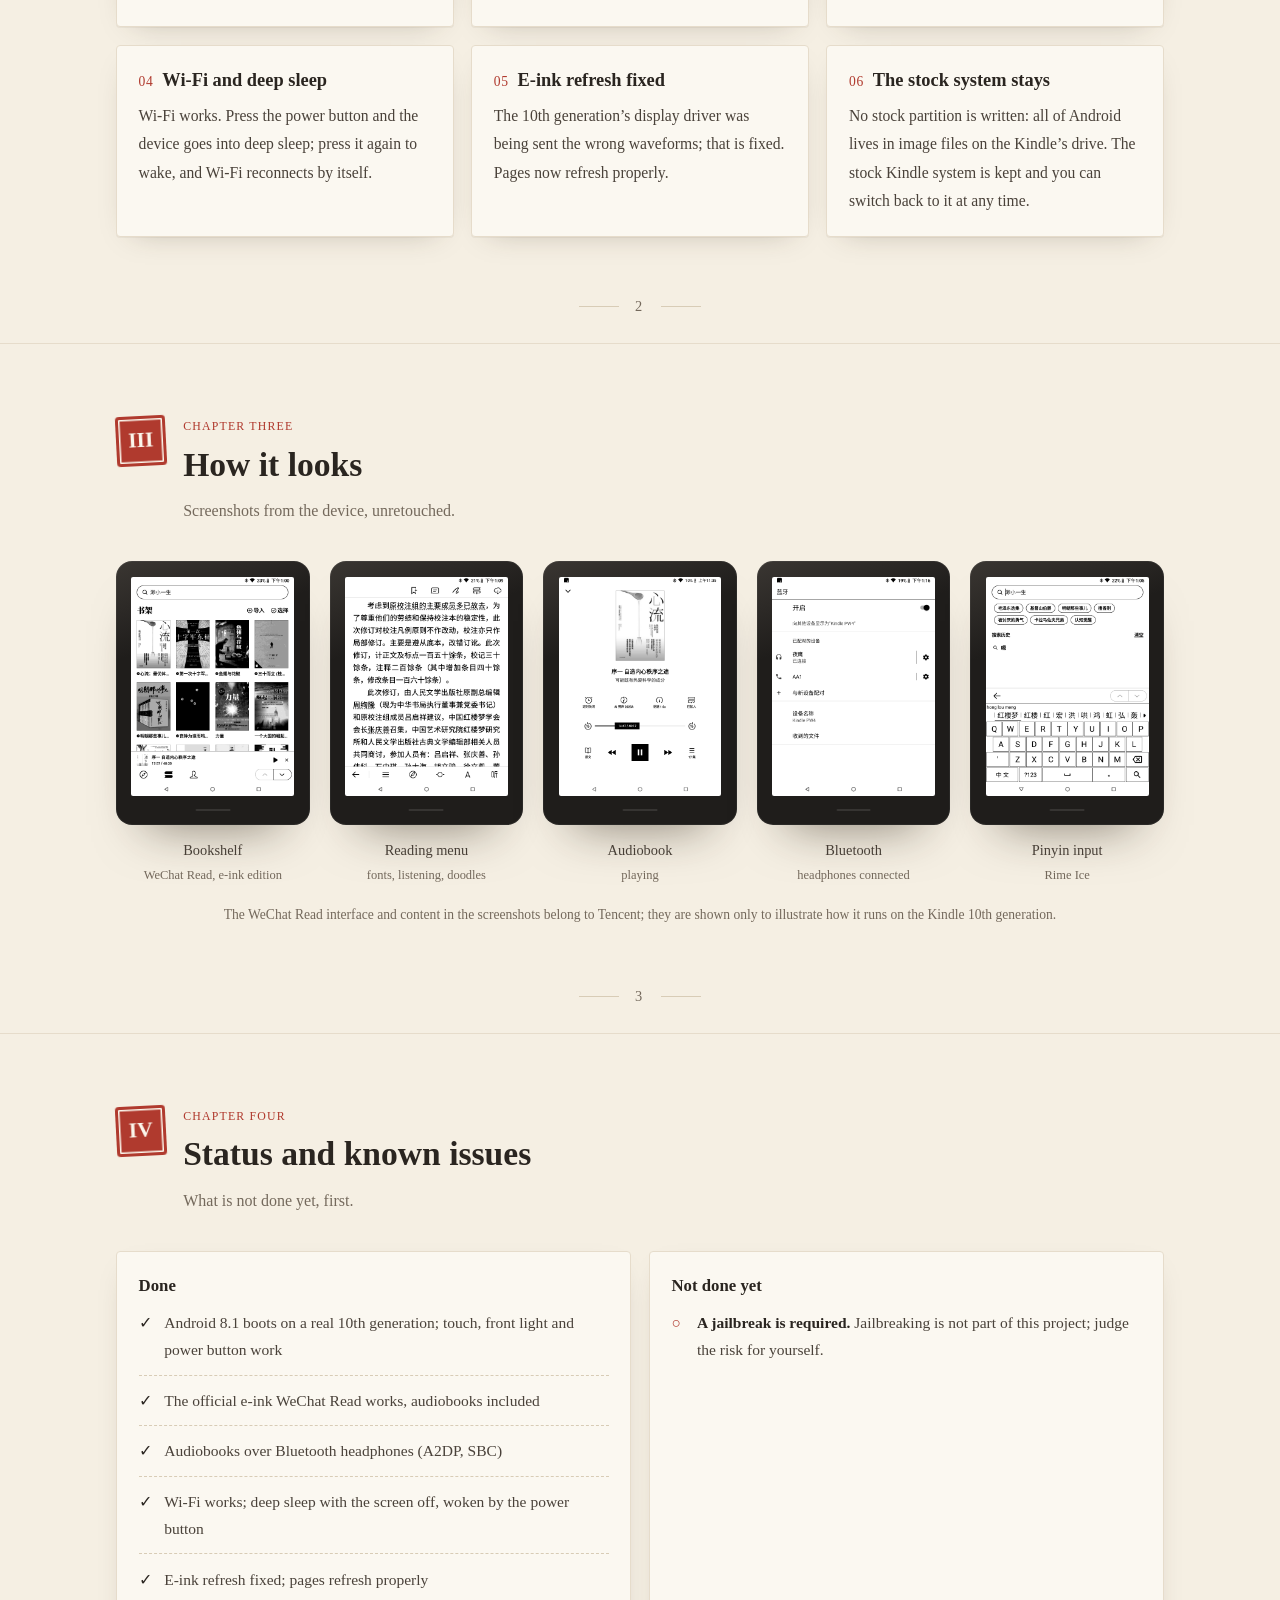
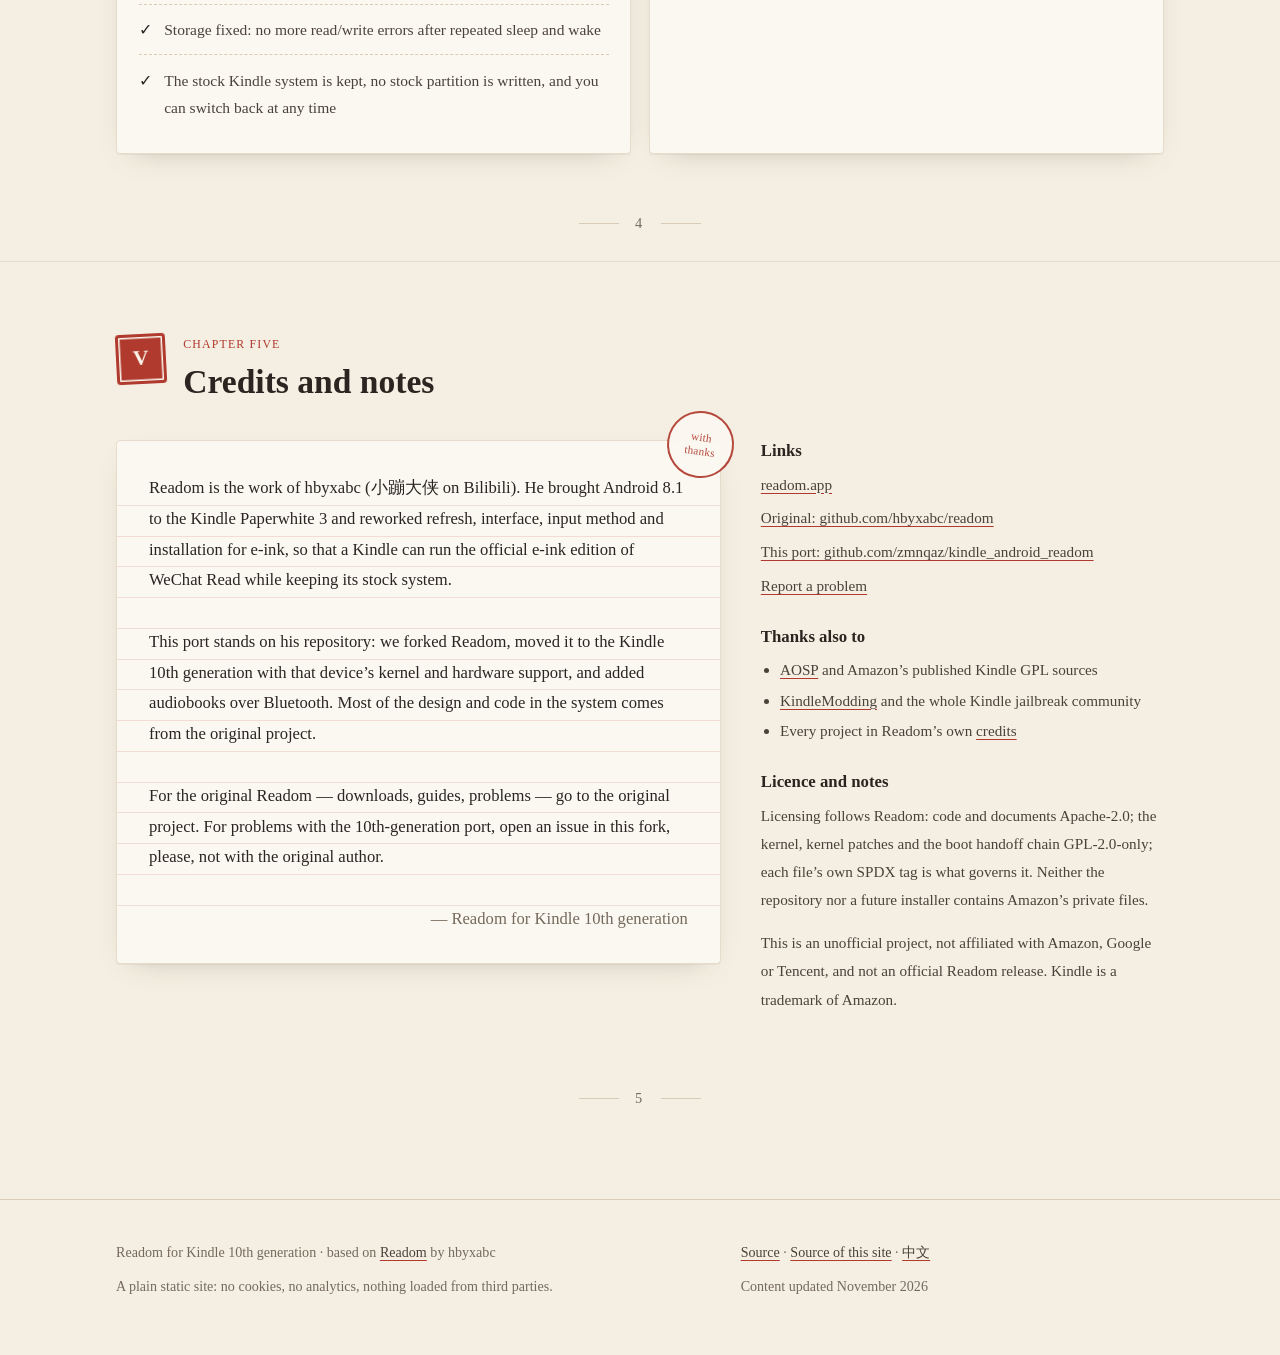
==== commit ba417965: "docs: PW4 stock firmware 5.18.1 and 5.18.1.1.1, both tested - 5.18.1 confirmed on a user's device wi" ====
--- a/site/en/index.html
+++ b/site/en/index.html
@@ -70,7 +70,7 @@
     <div>
       <p class="eyebrow">A community port of Readom</p>
       <h1 id="hero-title">WeChat Read on the <em>Kindle Paperwhite 4</em></h1>
-      <p class="support"><b>KPW4 only</b>: Kindle Paperwhite 10th generation, 2018. Tested on stock firmware 5.18.1.1.1; other versions install too, untested.<span>No other model is supported; for the Kindle Paperwhite 3, use the original, <a href="https://readom.app">readom.app</a>.</span></p>
+      <p class="support"><b>KPW4 only</b>: Kindle Paperwhite 10th generation, 2018. Stock firmware 5.18.1 and 5.18.1.1.1 are supported, both tested; update an older one to 5.18.1.1.1 first.<span>No other model is supported; for the Kindle Paperwhite 3, use the original, <a href="https://readom.app">readom.app</a>.</span></p>
       <p class="lede">
         Android 8.1 brought to the Kindle 10th generation: the official e-ink edition of WeChat Read, audiobooks over Bluetooth headphones, Wi‑Fi and deep sleep all run on the real device, and the stock Kindle system stays where it is.
       </p>
@@ -109,7 +109,7 @@
           <tr><th scope="row">Installer</th><td><a href="https://github.com/zmnqaz/kindle_android_readom/releases/download/v1.0.3/Readom.sh">Readom.sh</a> (v1.0.3, about 17 MB). The 194 MB system package is downloaded by the Kindle itself during the install. <a href="https://github.com/zmnqaz/kindle_android_readom/releases/tag/v1.0.3">Release page</a></td></tr>
           <tr><th scope="row">Model</th><td><b>KPW4 only</b>: Kindle Paperwhite 10th generation, 2018. Check under Settings → Device Options → Device Info. No other model is supported; for the Paperwhite 3 use the original, <a href="https://readom.app">readom.app</a>.</td></tr>
           <tr><th scope="row">Jailbreak</th><td>Required. If yours is not jailbroken yet, both ways below include that step.</td></tr>
-          <tr><th scope="row">Stock firmware</th><td>Any. 5.18.1.1.1 is tested; others are not. If one does not work, the installer stops with E101 or the Kindle restarts into its own system; stock partitions are never changed.</td></tr>
+          <tr><th scope="row">Stock firmware</th><td><b>5.18.1 and 5.18.1.1.1</b>, both tested. Older firmware (5.16, 5.17) has a different kernel and does not install (the installer stops with E101 and changes nothing): update to 5.18.1.1.1 first (copy <a href="https://s3.amazonaws.com/firmwaredownloads/update_kindle_all_new_paperwhite_v2_5.18.1.1.1.bin">Amazon's update file</a> to the Kindle drive's root, then Settings → Device Options → Advanced Options → Update Your Kindle), then jailbreak and install.</td></tr>
           <tr><th scope="row">Free space, battery</th><td>At least 2.8 GB free and 40% battery for a first install. The filler files from the jailbreak have to be deleted first.</td></tr>
           <tr><th scope="row">Going back to Kindle, uninstalling</th><td>The stock system is always there: in Android, hold the power button and restart to get back to the Kindle; if stuck, hold the power button for about 40 seconds. To uninstall, delete the <code>android</code> folder and <code>documents/Readom.sh</code> on the Kindle drive.</td></tr>
         </tbody>
